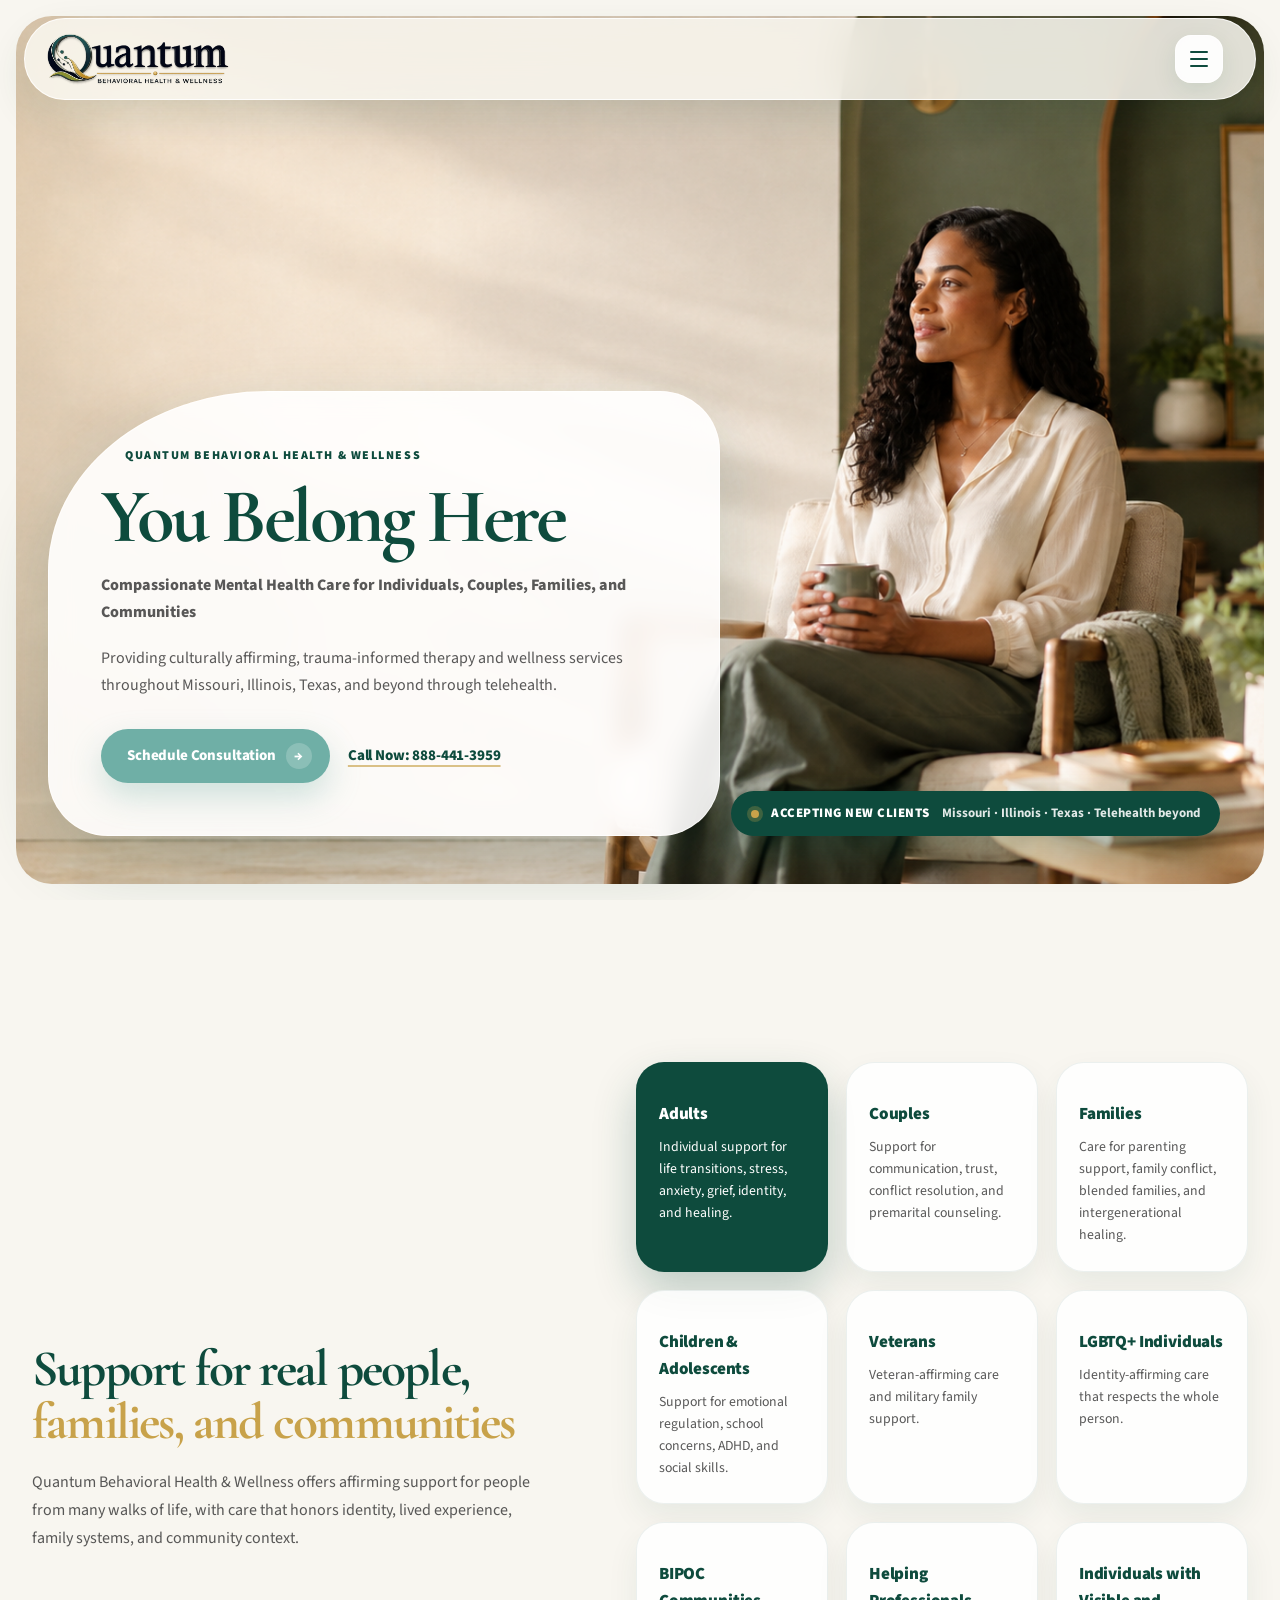
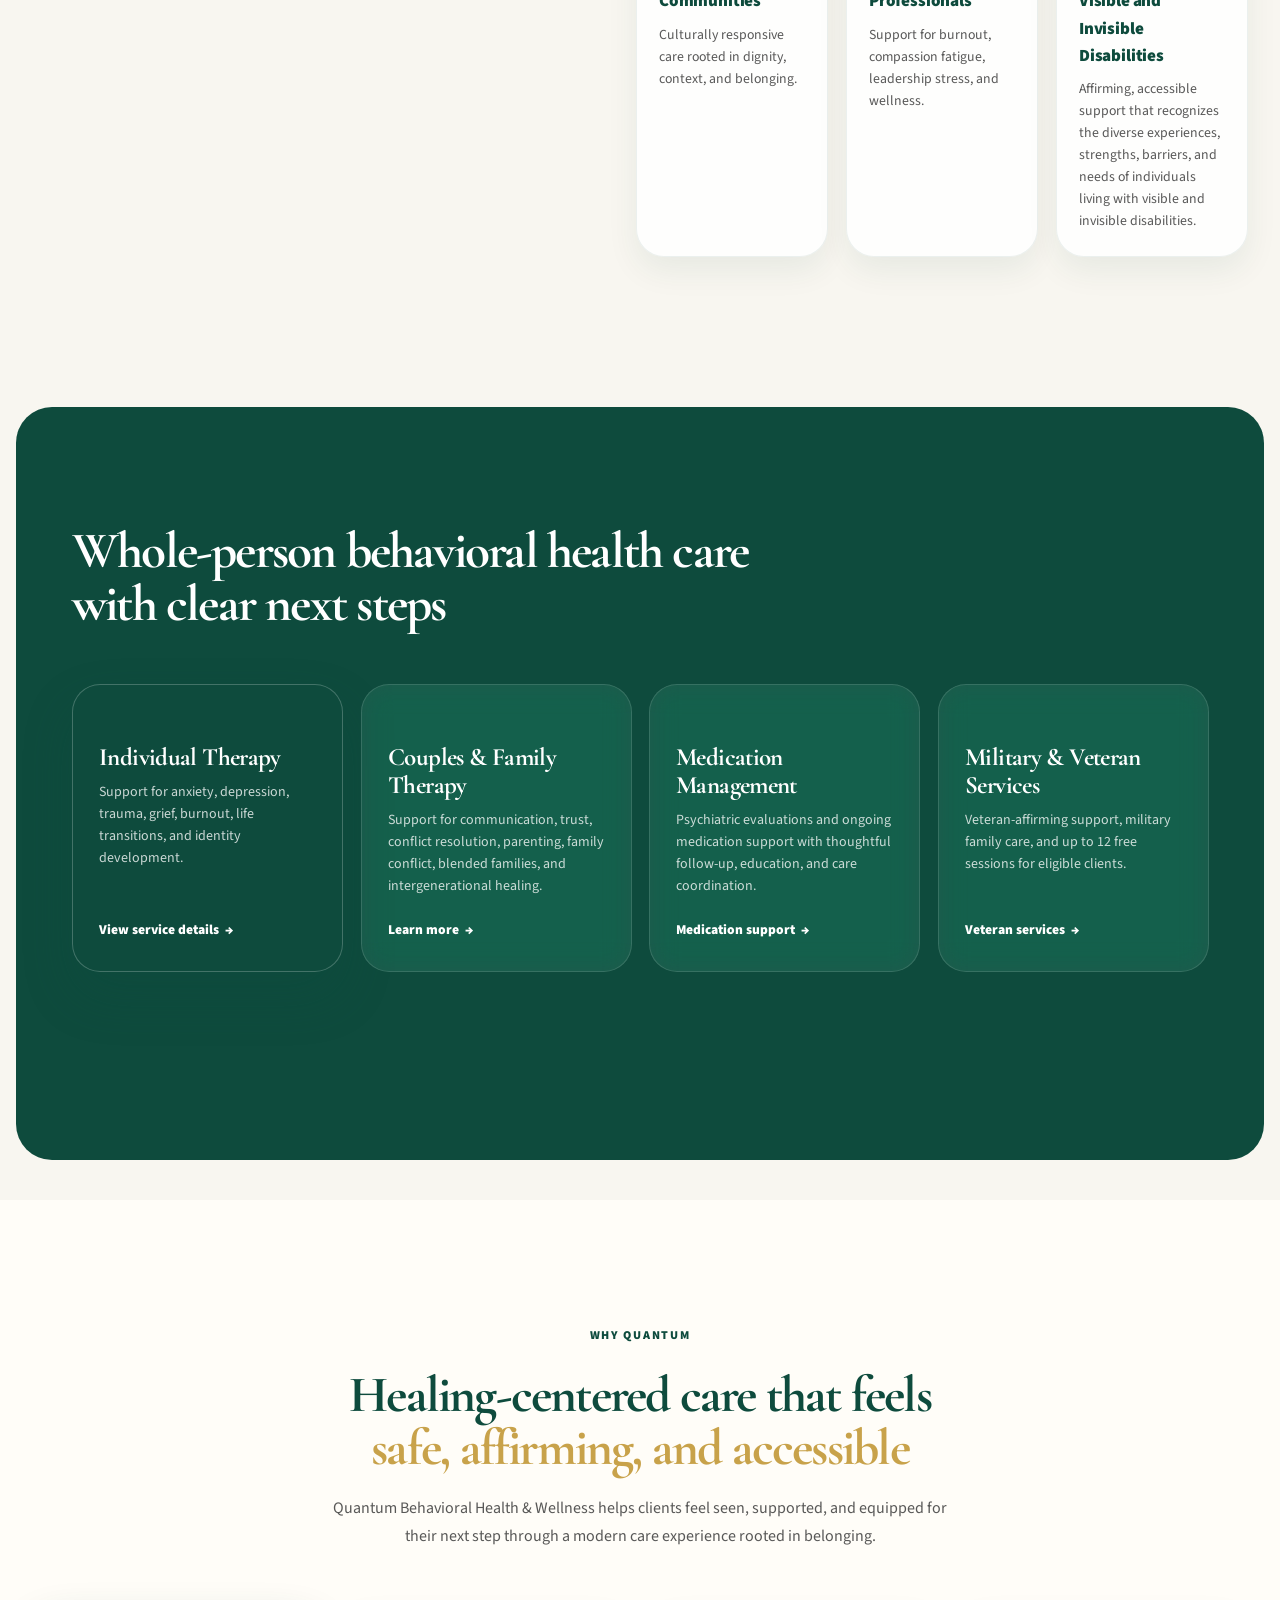
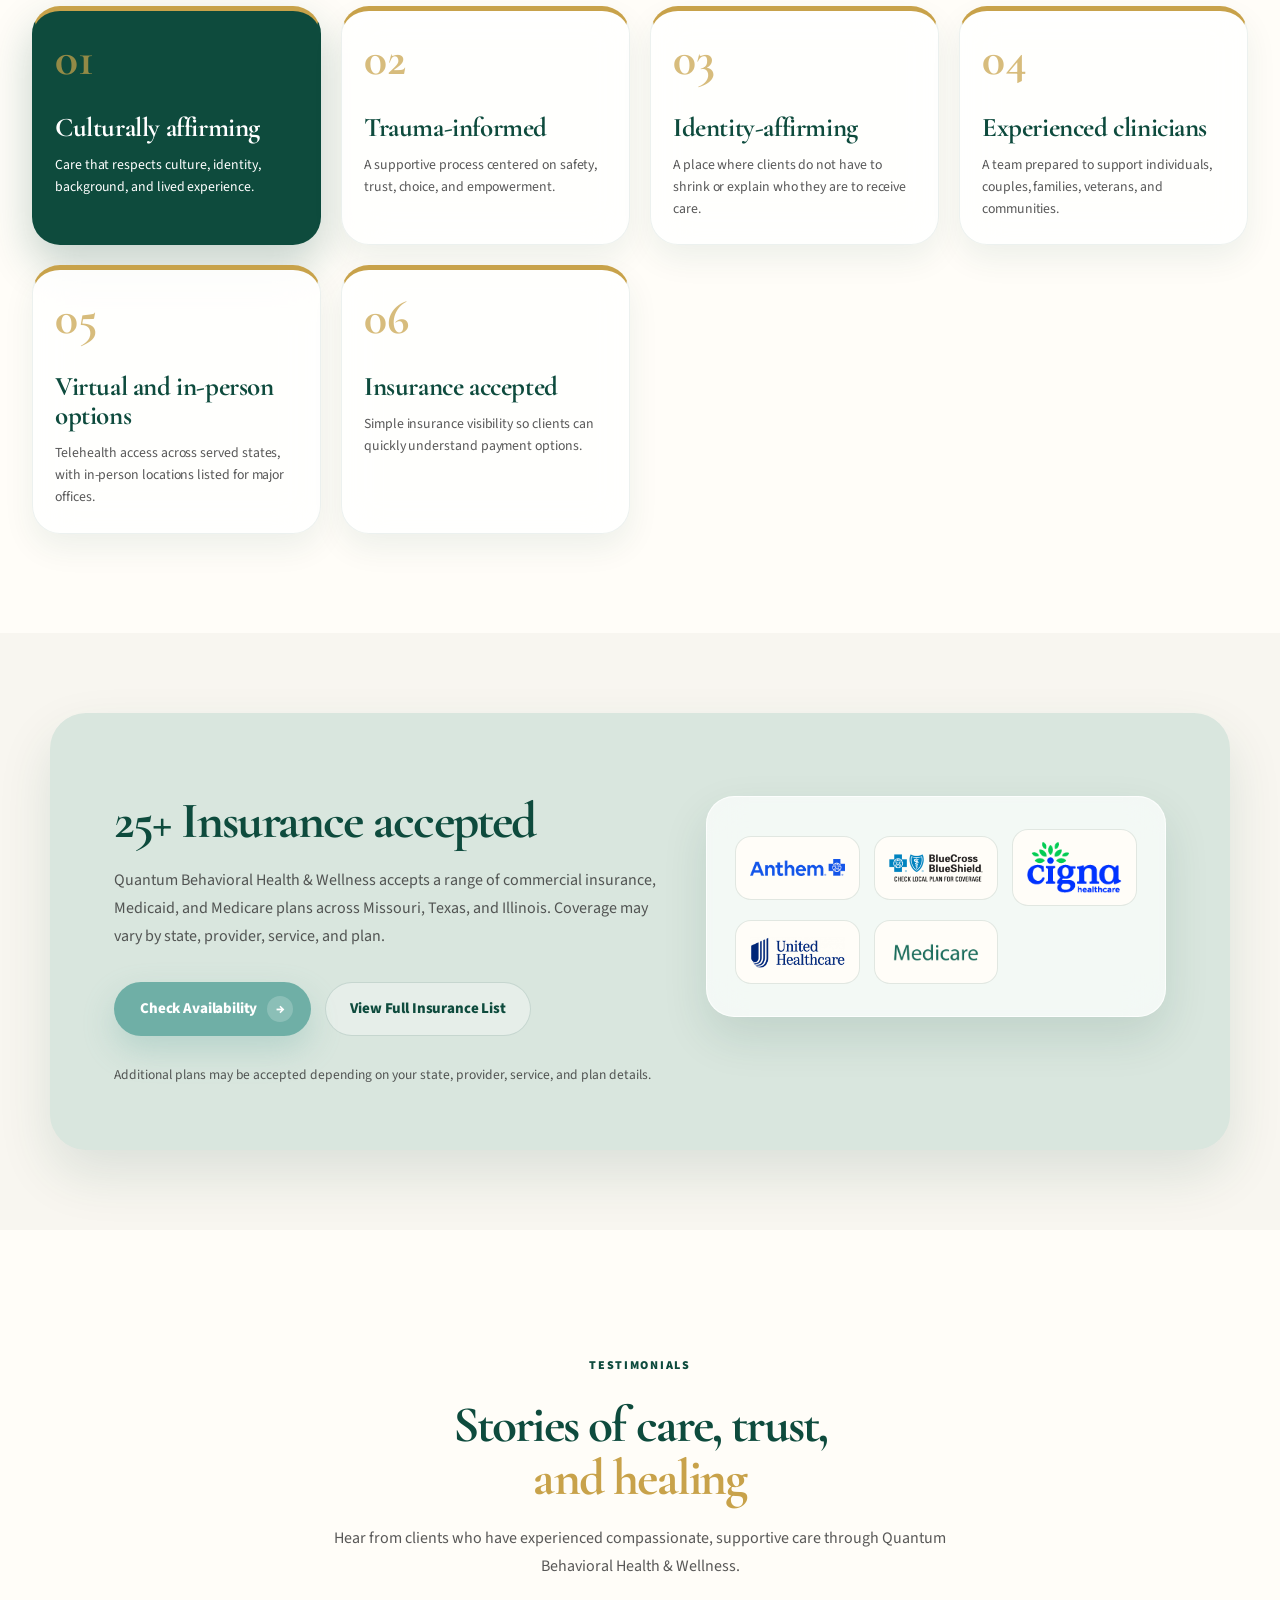
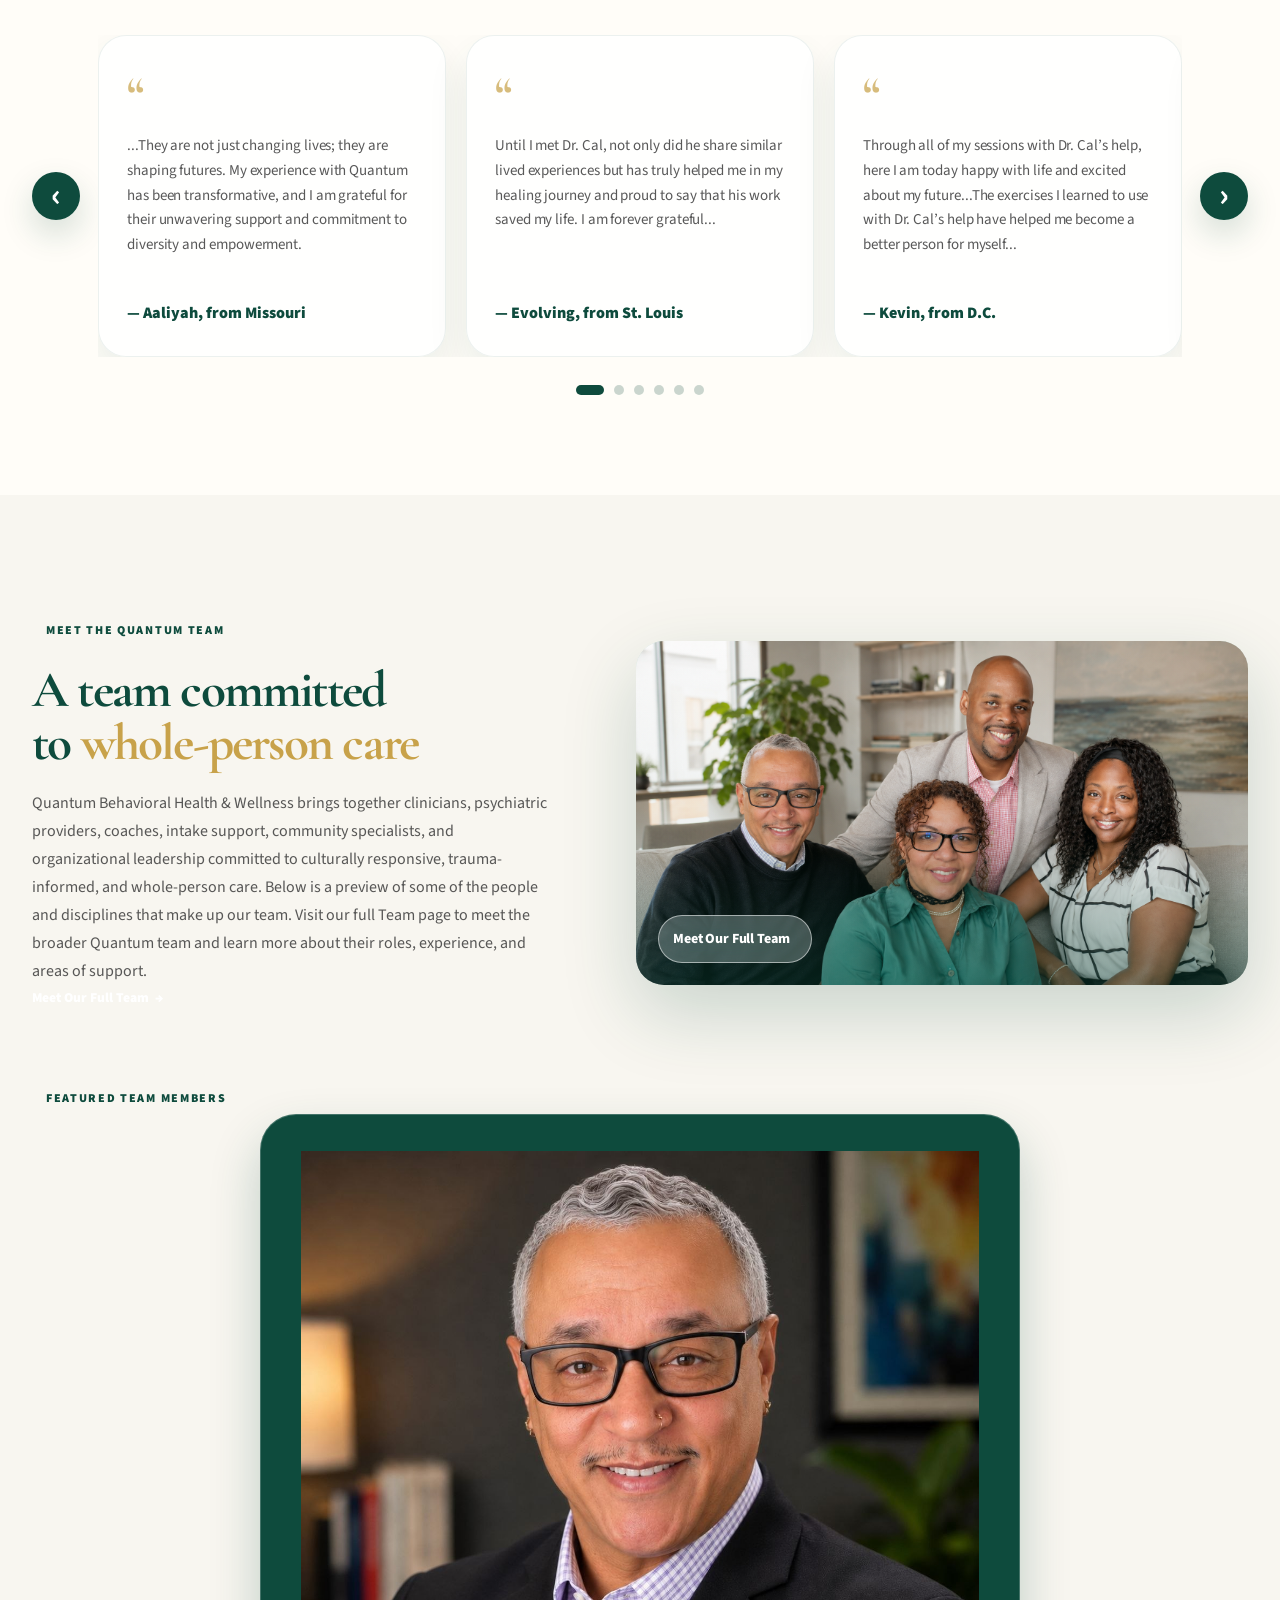
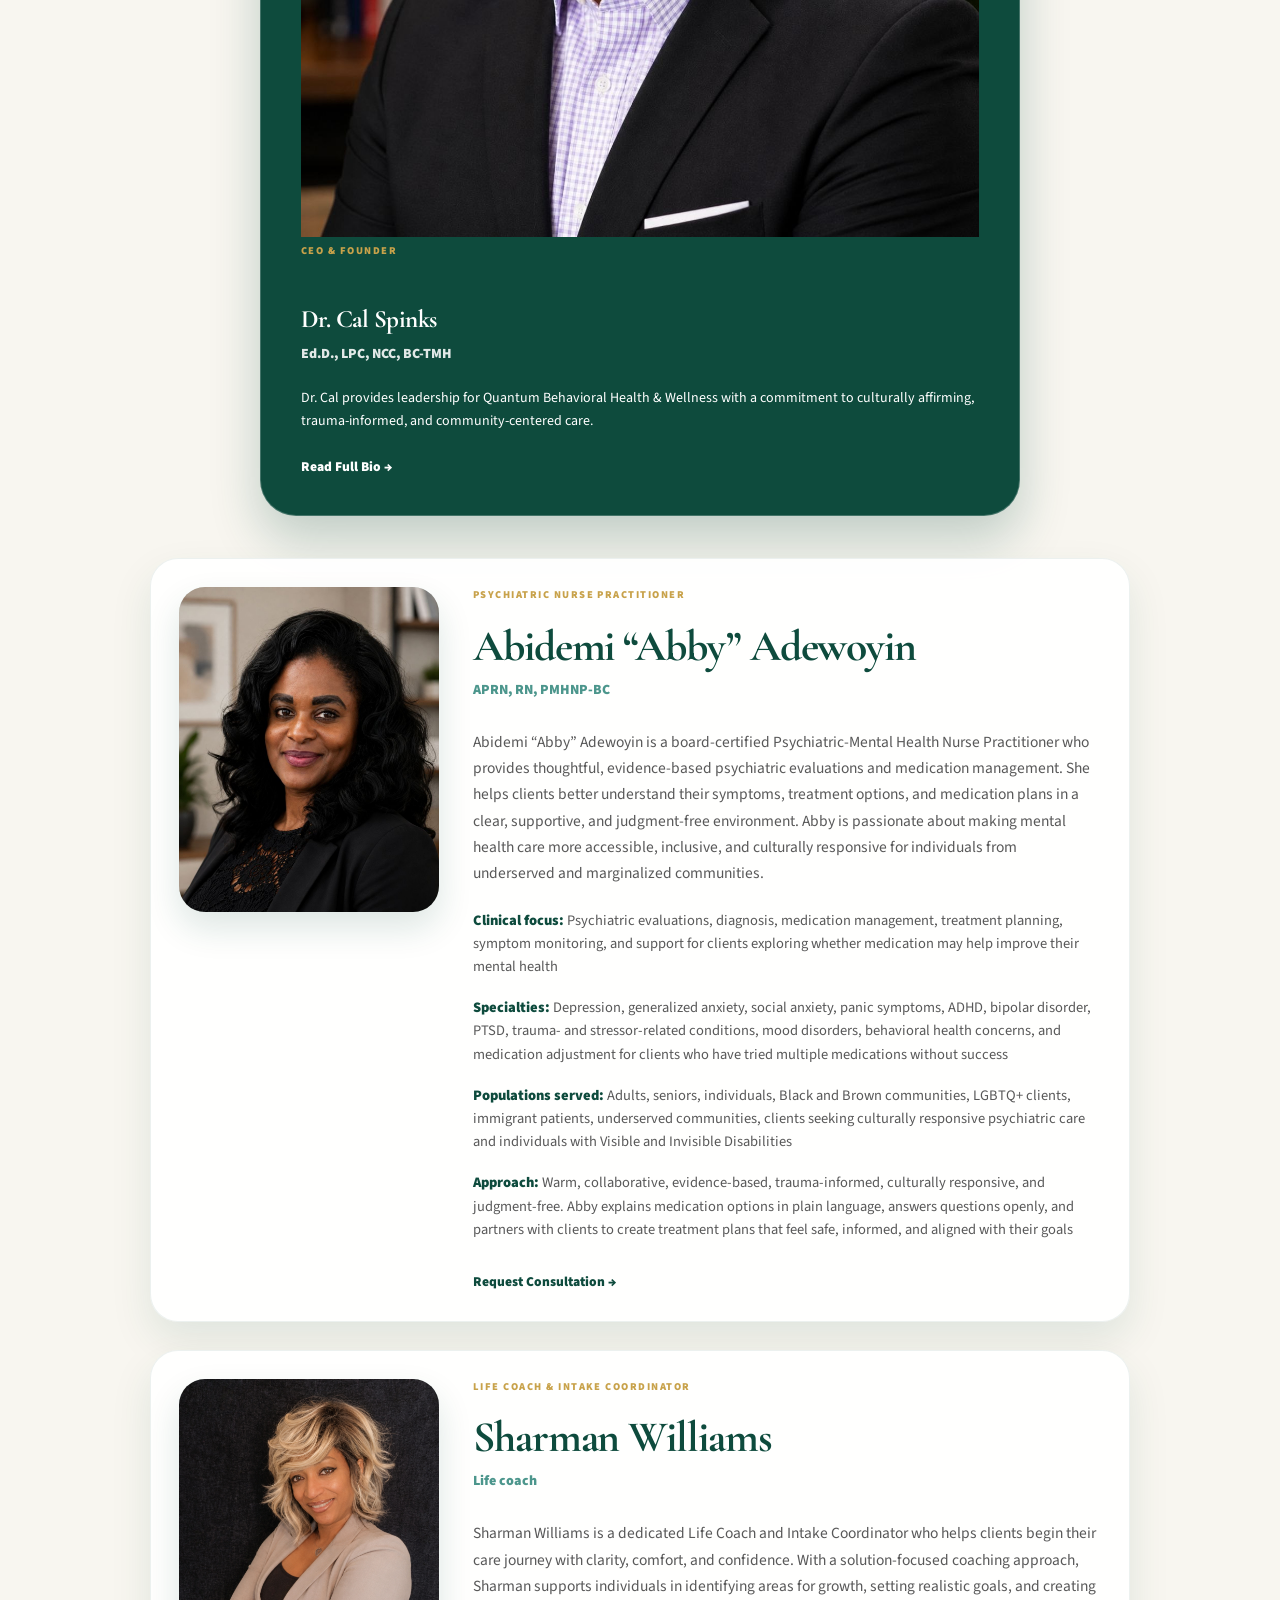
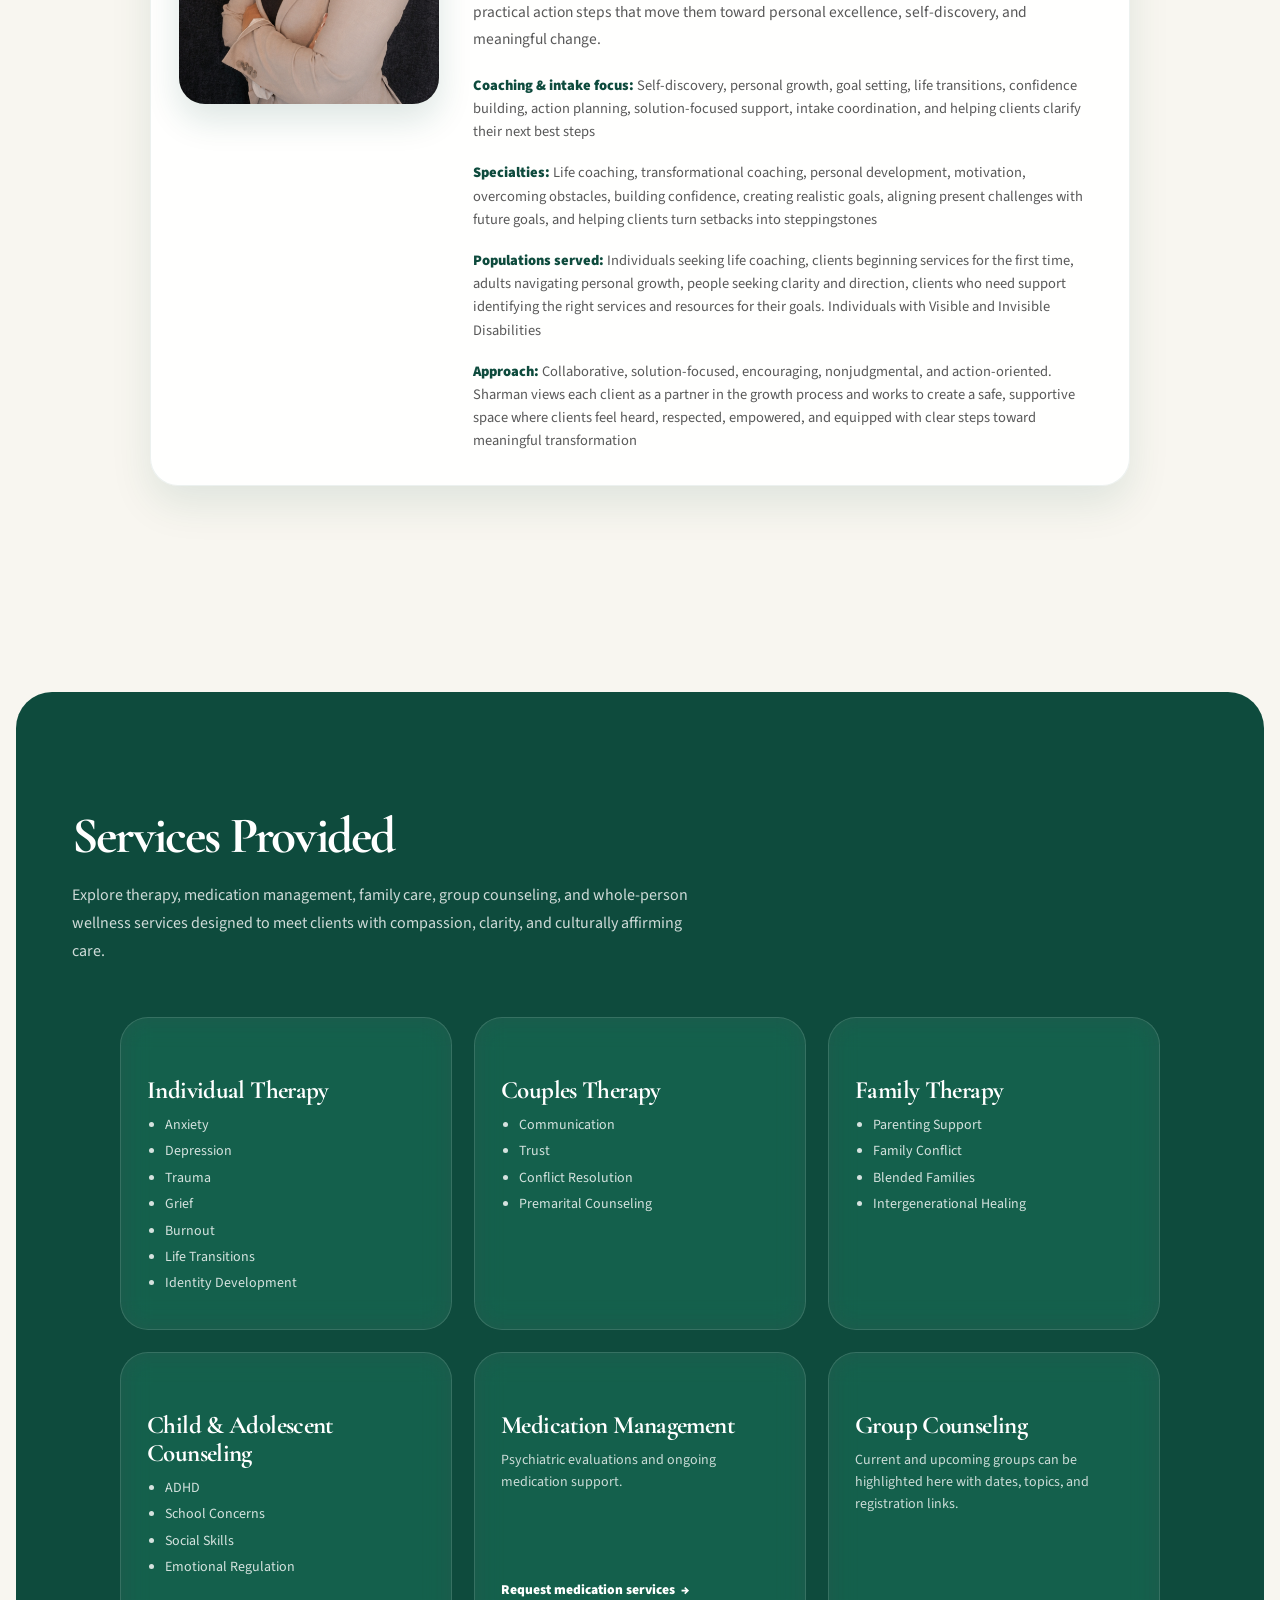
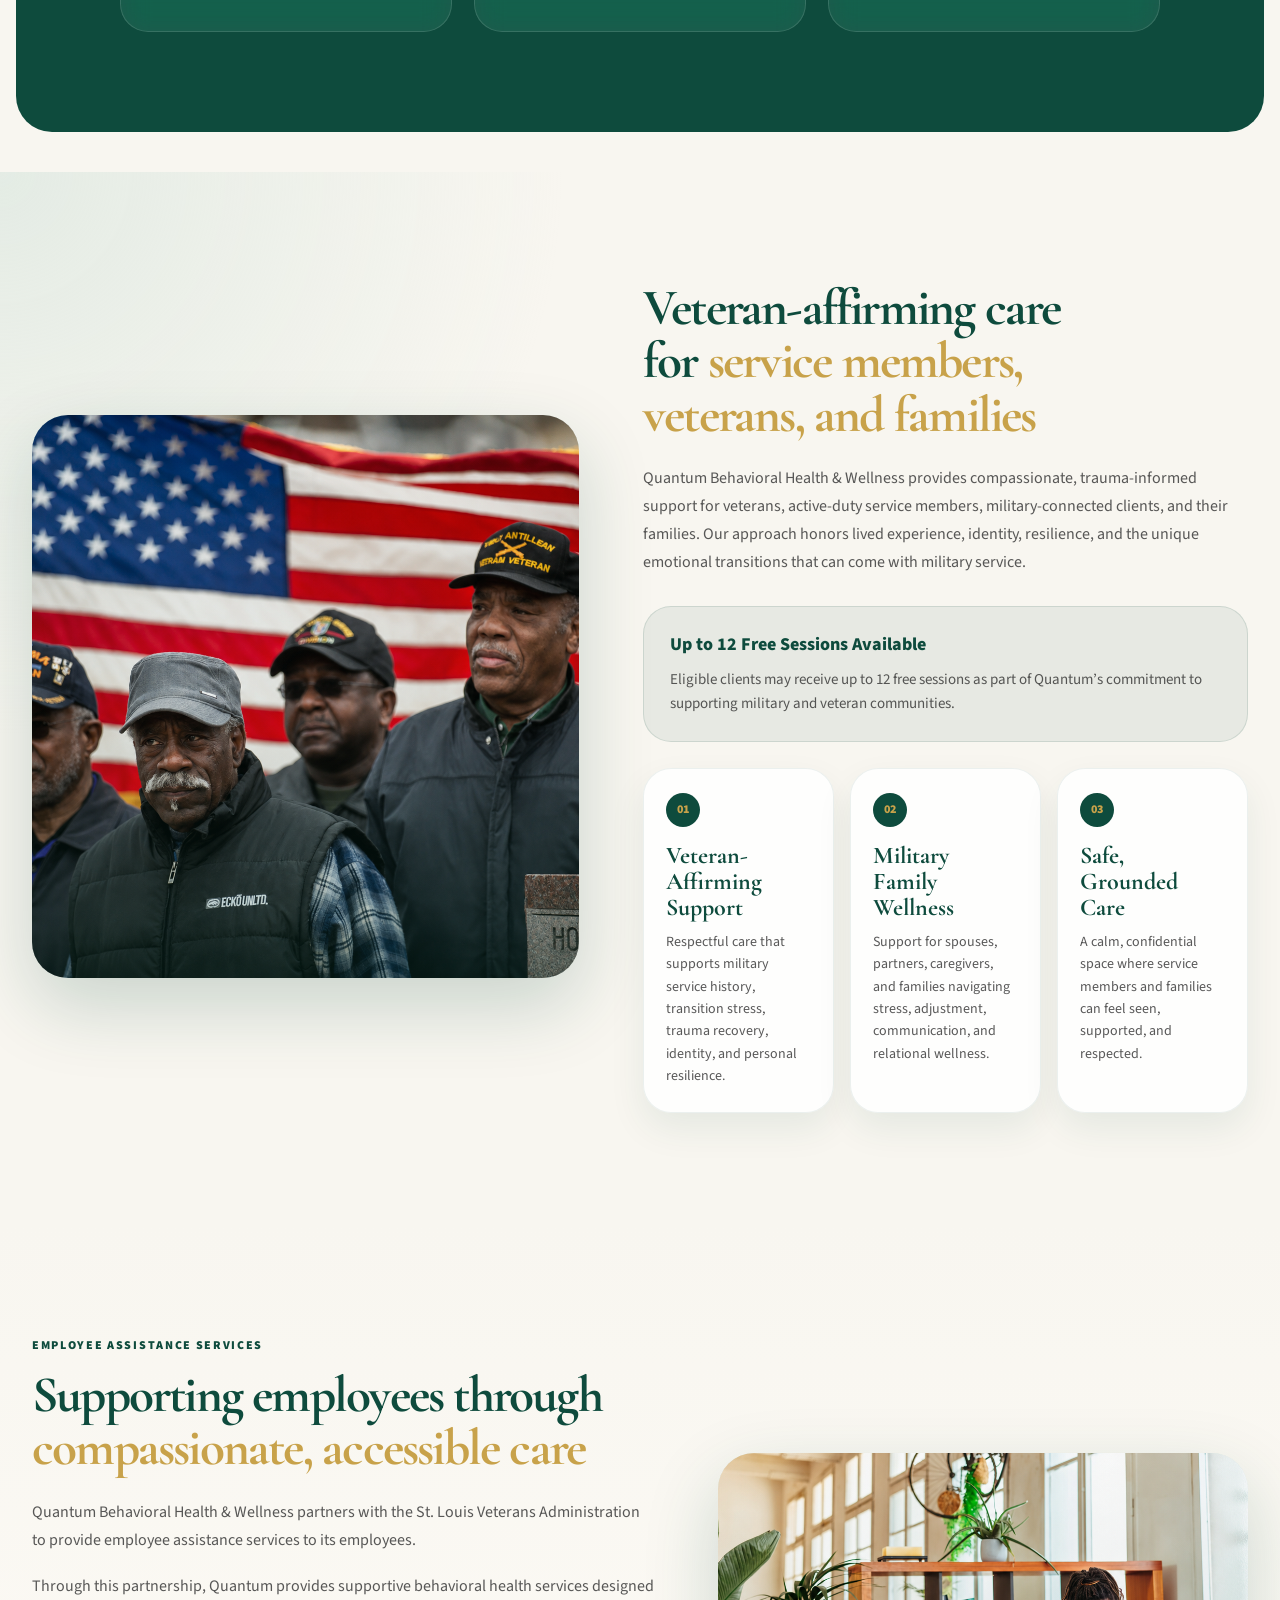
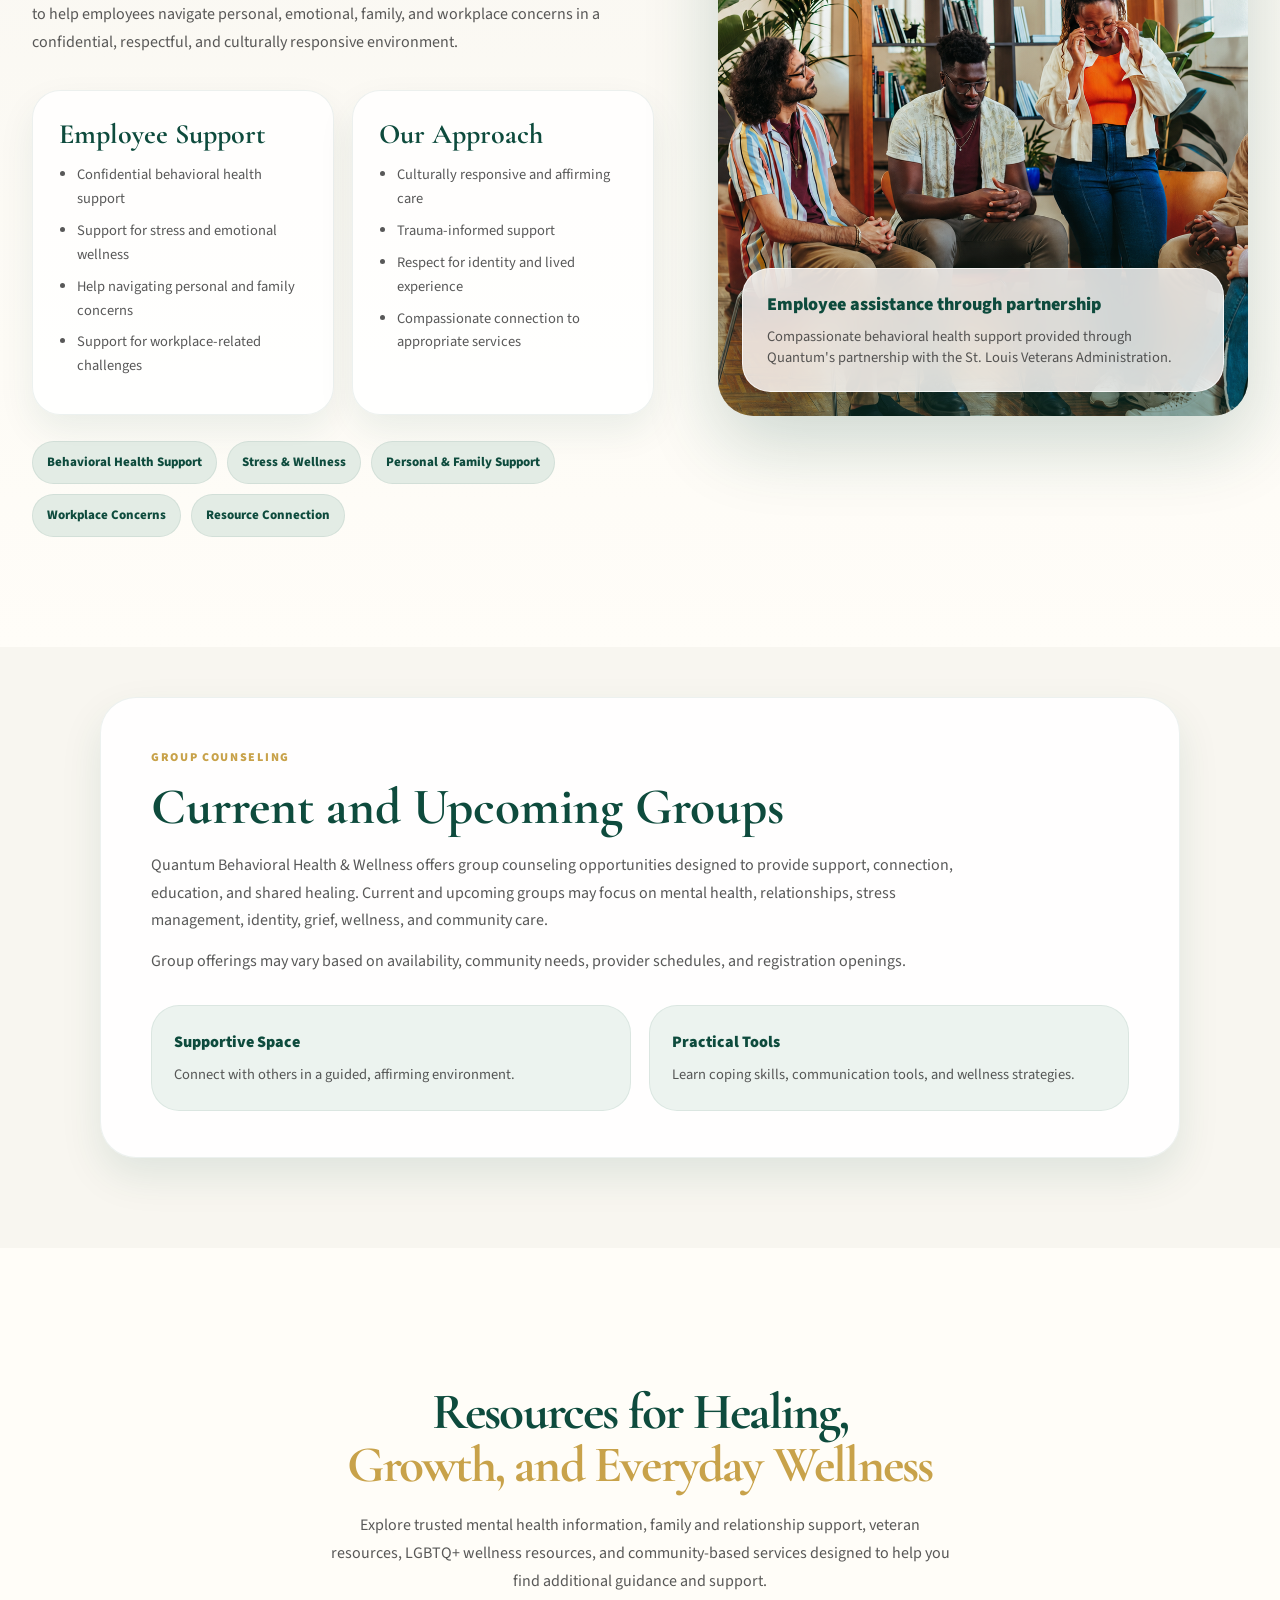
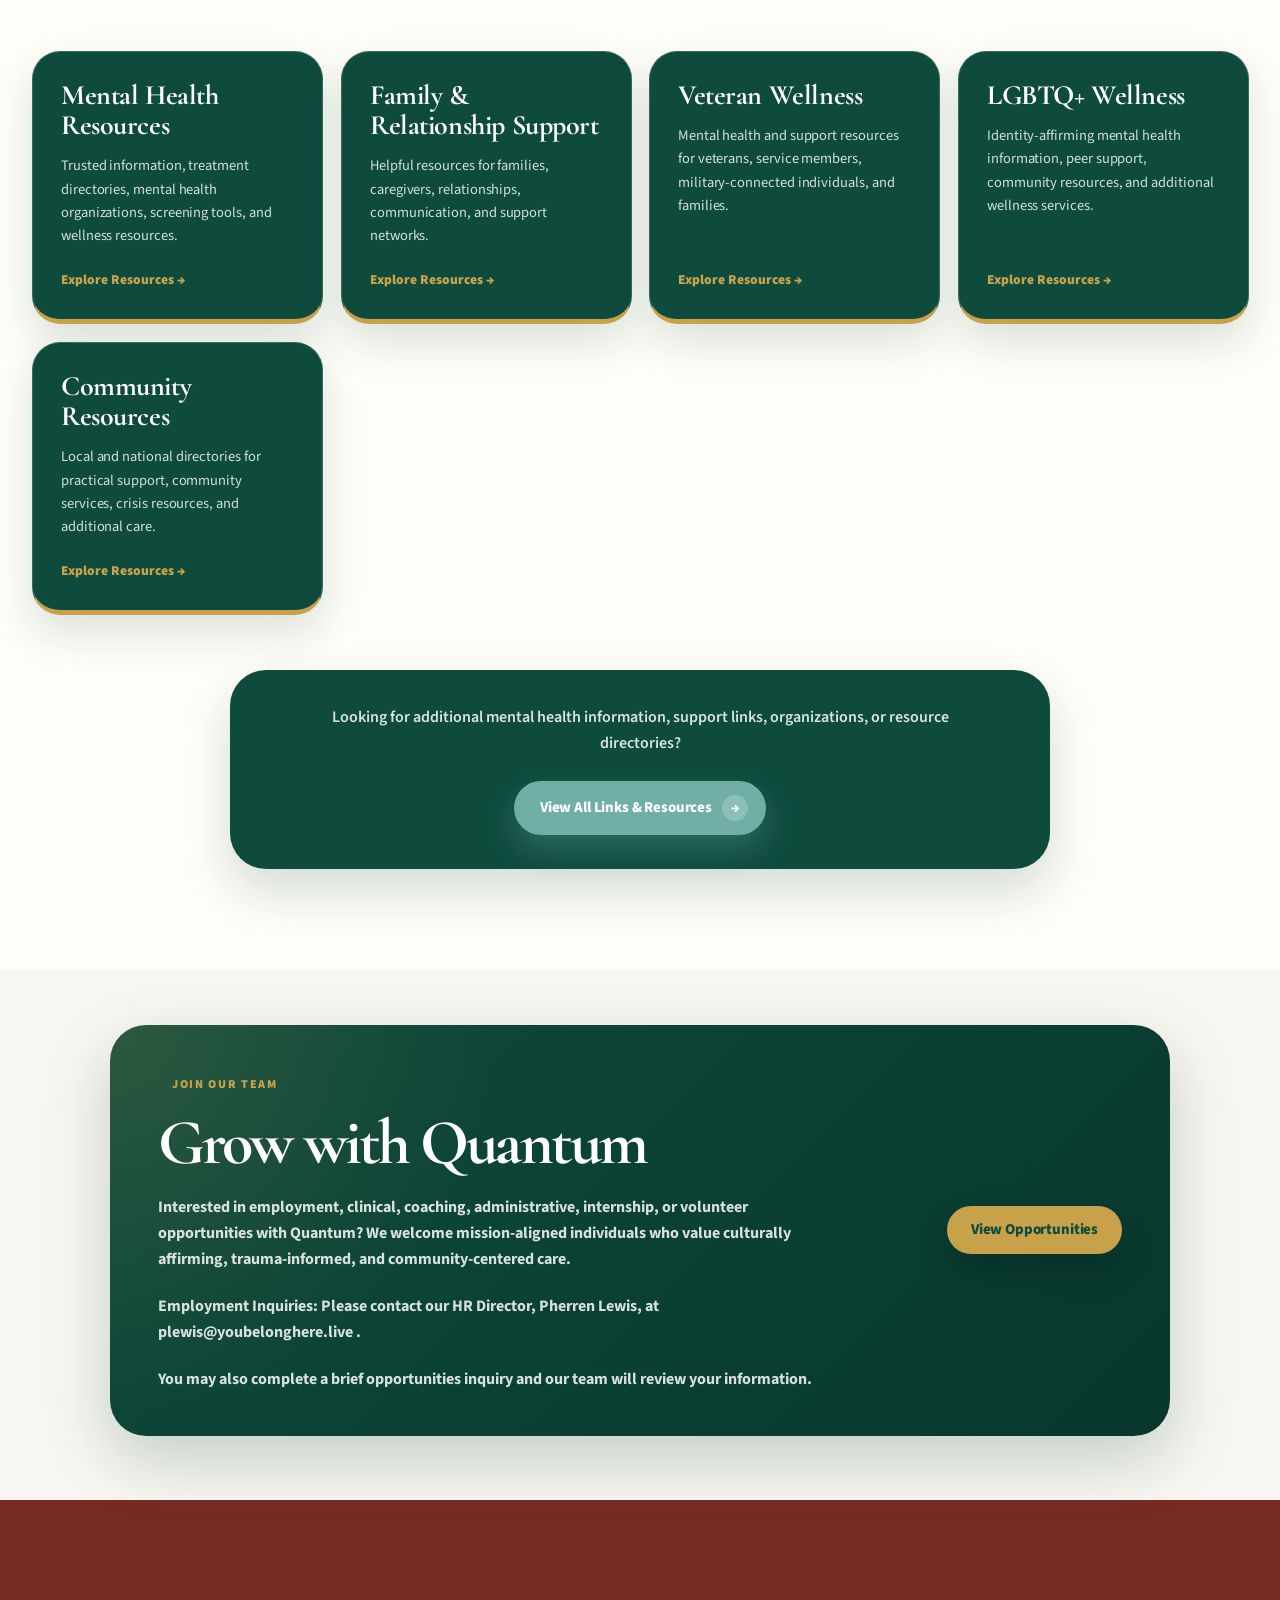
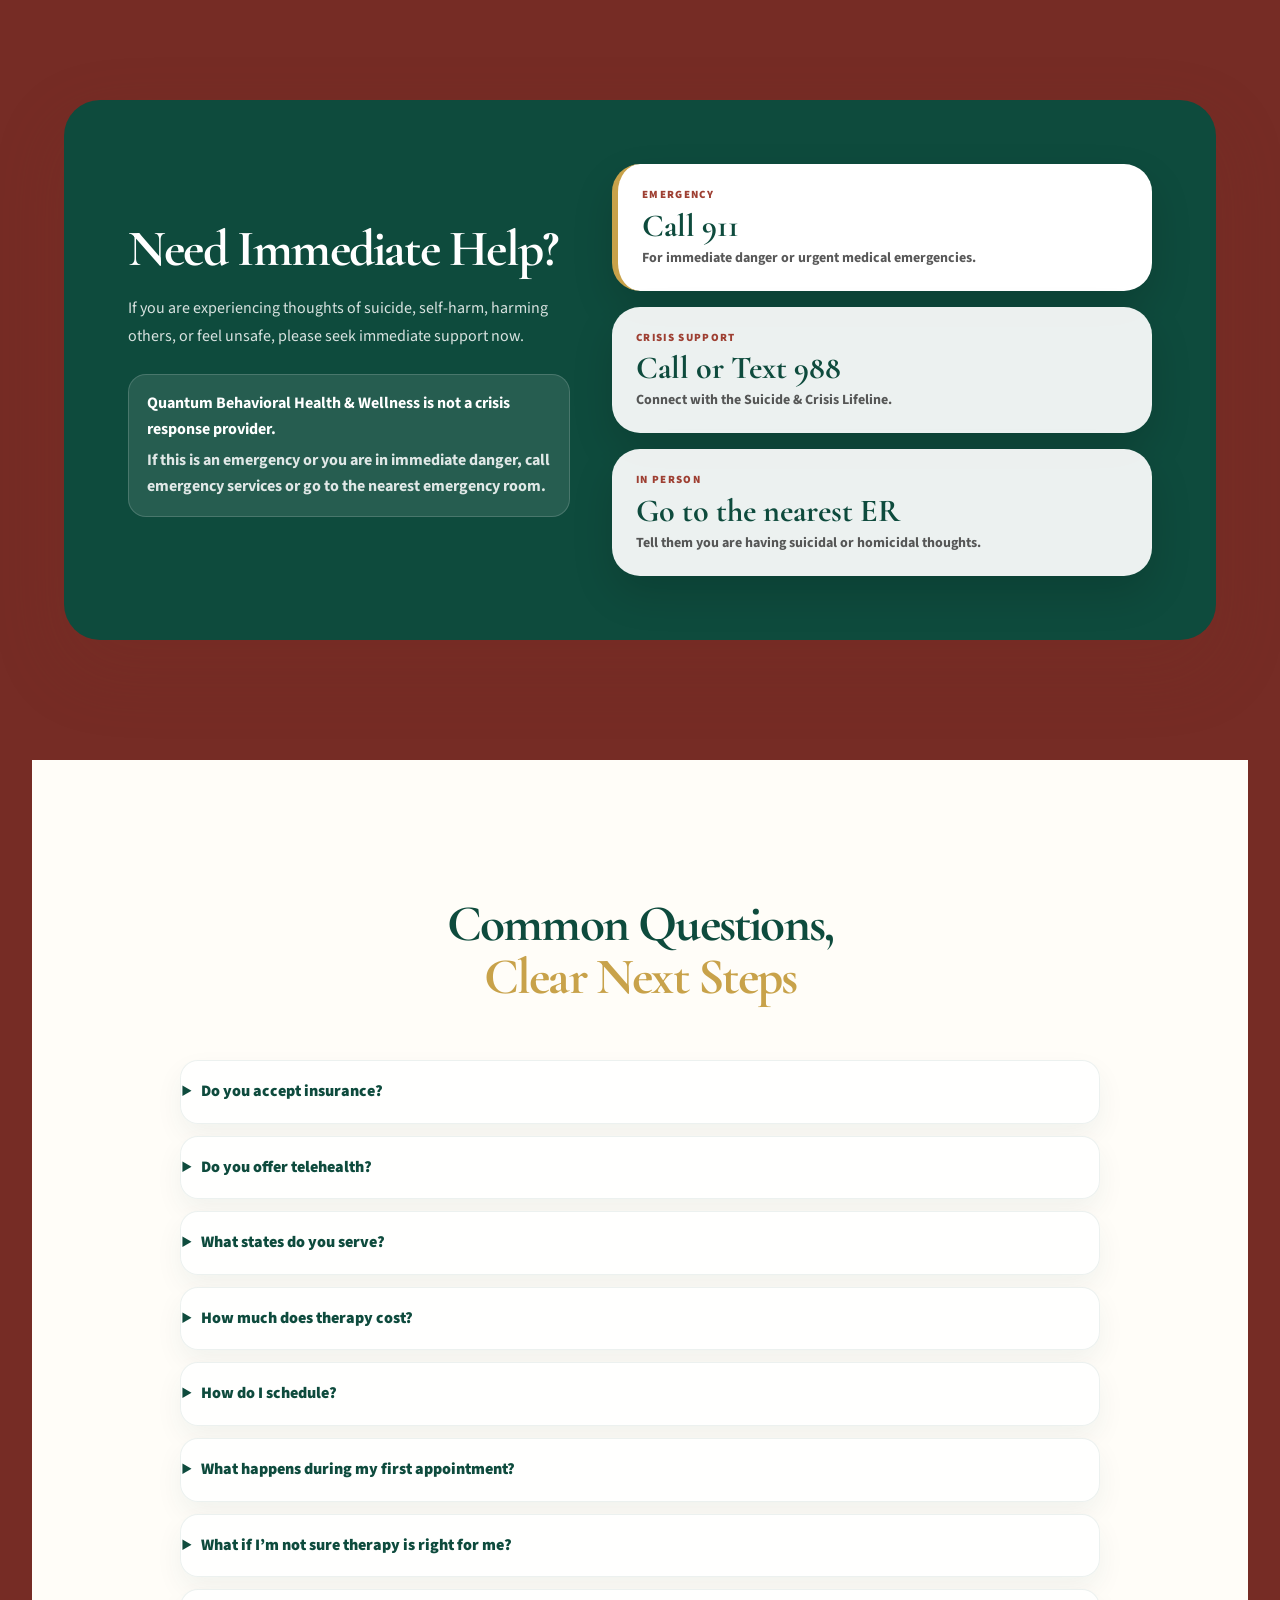
==== index.html @ 77868ef4 "Update index.html updated Abby image" ====
<!DOCTYPE html>
<html lang="en">
<head>
  <meta charset="UTF-8" />
  <meta name="viewport" content="width=device-width, initial-scale=1.0" />
  <title>Quantum Behavioral Health & Wellness | You Belong Here</title>
  <meta
    name="description"
    content="Quantum Behavioral Health & Wellness provides culturally affirming, trauma-informed therapy, medication management, military and veteran services, group counseling, and whole-person wellness care throughout Missouri, Illinois, Texas, and beyond through telehealth."
  />
  <link rel="preconnect" href="https://fonts.googleapis.com" />
  <link rel="preconnect" href="https://fonts.gstatic.com" crossorigin />
  <link
    href="https://fonts.googleapis.com/css2?family=Cormorant+Garamond:wght@500;600;700&family=Source+Sans+3:wght@400;500;600;700;800;900&display=swap"
    rel="stylesheet"
  />
  <link rel="stylesheet" href="styles.css" />
</head>

<body>
  <header class="navbar">
  <div class="nav-inner">
    <a href="#home" class="brand brand-logo-link" aria-label="Quantum Behavioral Health & Wellness home">
      <img
        src="assets/quantum-logo.png"
        alt="Quantum Behavioral Health & Wellness logo"
        class="brand-logo"
      />
    </a>

    <nav class="nav-links" aria-label="Primary navigation">
      <a href="#home" class="active">Home</a>
      <a href="#about">About Us</a>
      <a href="founder/founder.html">Meet Dr. Cal Spinks</a>
      <a href="team/quantum-team.html">Quantum Team</a>
      <a href="./services/services.html">Services</a>
      <a href="insurance/insurance.html">Insurance</a>
      <a href="./resources/resources.html">Resources</a>
      <a href="#faq">FAQ</a>
      <a href="#crisis" class="crisis-nav-link">Crisis Help</a>
      <a href="#contact">Contact</a>
    </nav>

    <a href="#contact" class="btn btn-ghost-pill nav-cta">
      Start Here
      <span class="btn-arrow" aria-hidden="true">→</span>
    </a>

    <button
      class="menu-toggle"
      aria-label="Open menu"
      aria-expanded="false"
      aria-controls="mobile-menu"
    >
      <span></span>
      <span></span>
      <span></span>
    </button>
  </div>
    

  <div class="mobile-menu" id="mobile-menu">
    <nav class="mobile-menu-links" aria-label="Mobile navigation">
      <a href="#home">Home</a>
      <a href="#about">About Us</a>
      <a href="founder/founder.html">Meet Dr. Cal Spinks</a>
      <a href="team/quantum-team.html">Quantum Team</a>
      <a href="./services/services.html">Services</a>
      <a href="insurance/insurance.html">Insurance</a>
      <a href="./resources/resources.html">Resources</a>
      <a href="#faq">FAQ</a>
      <a href="#crisis">Crisis Help</a>
      <a href="#contact">Contact</a>
      <a href="#contact" class="mobile-menu-cta">Start Here</a>
    </nav>
  </div>
</header>

  <main>
    <!-- HOME / HERO -->
    <section class="hero" id="home">
      <div class="hero-media">
        <div
          class="hero-image"
          role="img"
          aria-label="A peaceful wellness setting representing culturally affirming behavioral health care"
        ></div>
        <div class="hero-tint" aria-hidden="true"></div>

        <div class="mobile-hero-text">
          <p>
            You Belong Here. Healing Happens Here.<br />
            Culturally affirming, trauma-informed, whole-person care.
          </p>
        </div>
      </div>

      <div class="organic-shape hero-load hero-load-delay-1">
        <p class="hero-eyebrow">Quantum Behavioral Health & Wellness</p>
        <h1 class="hero-title">You Belong Here</h1>
        <p class="hero-sub hero-sub-strong">
          Compassionate Mental Health Care for Individuals, Couples, Families, and Communities
        </p>
        <p class="hero-sub">
          Providing culturally affirming, trauma-informed therapy and wellness services
          throughout Missouri, Illinois, Texas, and beyond through telehealth.
        </p>

        <div class="hero-ctas">
          <a href="#contact" class="btn btn-primary">
            Schedule Consultation
            <span class="btn-arrow" aria-hidden="true">→</span>
          </a>
          <!-- <a href="#client-form" class="btn btn-text">
            Complete Client Interest Form
          </a> -->
          <a href="tel:8884413959" class="btn btn-text">
            Call Now: 888-441-3959
          </a>
        </div>
      </div>

      <div class="accepting-banner hero-load hero-load-delay-2" role="note">
        <span class="live-dot" aria-hidden="true"></span>
        <strong>ACCEPTING NEW CLIENTS</strong>
        <span class="banner-states">Missouri · Illinois · Texas · Telehealth beyond</span>
      </div>
    </section>

    <!-- WHO WE HELP -->
    <section class="about who-we-help" id="who-we-help">
      <div class="about-inner">
        <div class="about-content reveal-fade-up">
          <h2 class="section-title">
            Support for real people,<br /><span class="title-accent">families, and communities</span>
          </h2>
          <p class="lead">
            Quantum Behavioral Health & Wellness offers affirming support for people from
            many walks of life, with care that honors identity, lived experience, family
            systems, and community context.
          </p>
        </div>

        <div class="feature-row who-grid reveal-fade-up reveal-delay-1">
          <article class="feature feature-blue"><h3>Adults</h3><p>Individual support for life transitions, stress, anxiety, grief, identity, and healing.</p></article>
          <article class="feature feature-white"><h3>Couples</h3><p>Support for communication, trust, conflict resolution, and premarital counseling.</p></article>
          <article class="feature feature-white"><h3>Families</h3><p>Care for parenting support, family conflict, blended families, and intergenerational healing.</p></article>
          <article class="feature feature-white"><h3>Children & Adolescents</h3><p>Support for emotional regulation, school concerns, ADHD, and social skills.</p></article>
          <article class="feature feature-white"><h3>Veterans</h3><p>Veteran-affirming care and military family support.</p></article>
          <article class="feature feature-white"><h3>LGBTQ+ Individuals</h3><p>Identity-affirming care that respects the whole person.</p></article>
          <article class="feature feature-white"><h3>BIPOC Communities</h3><p>Culturally responsive care rooted in dignity, context, and belonging.</p></article>
          <article class="feature feature-white"><h3>Helping Professionals</h3><p>Support for burnout, compassion fatigue, leadership stress, and wellness.</p></article>
          <article class="feature feature-white"><h3>Individuals with Visible and Invisible Disabilities</h3><p>Affirming, accessible support that recognizes the diverse experiences, strengths, barriers, and needs of individuals living with visible and invisible disabilities.</p></article>
        </div>
      </div>
    </section>

    <!-- SERVICES SNAPSHOT -->
    <section class="services" id="services">
      <div class="services-inner">
        <div class="services-head reveal-fade-up">
          <h2 class="section-title section-title-light">
            Whole-person behavioral health care<br />with clear next steps
          </h2>
        </div>

        <div class="service-grid">
          <article class="service-card service-feature reveal-fade-up reveal-delay-1">
            <h3>Individual Therapy</h3>
            <p>
              Support for anxiety, depression, trauma, grief, burnout, life transitions,
              and identity development.
            </p>
            <a href="./services/services.html#individual-therapy" class="service-link">
  View service details <span aria-hidden="true">→</span>
</a>
          </article>

          <article class="service-card reveal-fade-up reveal-delay-2">
            <div class="service-icon" aria-hidden="true">+</div>
            <h3>Couples & Family Therapy</h3>
            <p>
              Support for communication, trust, conflict resolution, parenting, family conflict,
              blended families, and intergenerational healing.
            </p>
            <a href="./services/services.html#couples-therapy" class="service-link">
  Learn more <span aria-hidden="true">→</span>
</a>
          </article>

          <article class="service-card reveal-fade-up reveal-delay-3">
            <div class="service-icon" aria-hidden="true">+</div>
            <h3>Medication Management</h3>
            <p>
              Psychiatric evaluations and ongoing medication support with thoughtful follow-up,
              education, and care coordination.
            </p>
            <a href="./services/services.html#medication-management" class="service-link">
  Medication support <span aria-hidden="true">→</span>
</a>
          </article>

          <article class="service-card reveal-fade-up reveal-delay-4">
            <div class="service-icon" aria-hidden="true">+</div>
            <h3>Military & Veteran Services</h3>
            <p>
              Veteran-affirming support, military family care, and up to 12 free sessions
              for eligible clients.
            </p>
            <a href="./services/services.html#military-veteran" class="service-link">
  Veteran services <span aria-hidden="true">→</span>
</a>
          </article>
        </div>

        <div class="section-action reveal-fade-up">
  <a href="./services/services.html" class="btn btn-primary">
    View All Services
    <span class="btn-arrow" aria-hidden="true">→</span>
  </a>
</div>
      </div>
    </section>

    <!-- WHY QUANTUM -->
    <section class="testimonials trust-section" id="about">
      <div class="testimonials-inner">
        <div class="testimonials-head reveal-fade-up">
          <p class="eyebrow">Why Quantum</p>
          <h2 class="section-title">
            Healing-centered care that feels<br /><span class="title-accent">safe, affirming, and accessible</span>
          </h2>
          <p class="lead">
            Quantum Behavioral Health & Wellness helps clients feel seen, supported, and
            equipped for their next step through a modern care experience rooted in belonging.
          </p>
        </div>

        <div class="testimonial-grid expectation-grid why-grid">
          <article class="testimonial reveal-fade-up reveal-delay-1">
            <div class="quote-mark" aria-hidden="true">01</div>
            <h3>Culturally affirming</h3>
            <p class="quote">Care that respects culture, identity, background, and lived experience.</p>
          </article>

          <article class="testimonial reveal-fade-up reveal-delay-2">
            <div class="quote-mark" aria-hidden="true">02</div>
            <h3>Trauma-informed</h3>
            <p class="quote">A supportive process centered on safety, trust, choice, and empowerment.</p>
          </article>

          <article class="testimonial reveal-fade-up reveal-delay-3">
            <div class="quote-mark" aria-hidden="true">03</div>
            <h3>Identity-affirming</h3>
            <p class="quote">A place where clients do not have to shrink or explain who they are to receive care.</p>
          </article>

          <article class="testimonial reveal-fade-up reveal-delay-4">
            <div class="quote-mark" aria-hidden="true">04</div>
            <h3>Experienced clinicians</h3>
            <p class="quote">A team prepared to support individuals, couples, families, veterans, and communities.</p>
          </article>

          <article class="testimonial reveal-fade-up reveal-delay-5">
            <div class="quote-mark" aria-hidden="true">05</div>
            <h3>Virtual and in-person options</h3>
            <p class="quote">Telehealth access across served states, with in-person locations listed for major offices.</p>
          </article>

          <article class="testimonial reveal-fade-up reveal-delay-6">
            <div class="quote-mark" aria-hidden="true">06</div>
            <h3>Insurance accepted</h3>
            <p class="quote">Simple insurance visibility so clients can quickly understand payment options.</p>
          </article>
        </div>
      </div>
    </section>

    <!-- INSURANCE -->
    <section class="consult areas-served" id="insurance">
  <div class="consult-card insurance-card">
    <div class="consult-copy reveal-fade-up">
      <!-- <p class="eyebrow">Insurance</p> -->

      <h2 class="section-title">25+ Insurance accepted</h2>

      <p class="lead">
        Quantum Behavioral Health & Wellness accepts a range of commercial insurance,
        Medicaid, and Medicare plans across Missouri, Texas, and Illinois. Coverage may
        vary by state, provider, service, and plan.
      </p>

      <div class="consult-ctas">
  <a
    href="#contact"
    class="btn btn-primary"
  >
    Check Availability <span class="btn-arrow" aria-hidden="true">→</span>
  </a>

  <a href="./insurance/insurance.html" class="btn btn-ghost">
    View Full Insurance List
  </a>
</div>

    </div>

   <div
  class="consult-aside reveal-fade-up reveal-delay-2 insurance-logo-grid"
  aria-label="Accepted insurance highlights"
>
  <span>
    <img
      src="./insurance/anthem.png"
      alt="Anthem insurance logo"
    >
  </span>

  <span>
    <img
      src="./insurance/blue-cross-blue-shield.png"
      alt="Blue Cross Blue Shield insurance logo"
    >
  </span>

  <span>
    <img
      src="./insurance/cigna.png"
      alt="Cigna insurance logo"
    >
  </span>

  <span>
    <img
      src="./insurance/united-healthcare.png"
      alt="United Healthcare insurance logo"
    >
  </span>

  <span>
    <img
      src="./insurance/medicare.png"
      alt="Medicare insurance logo"
    >
  </span>
</div>

    <p class="insurance-note">
      Additional plans may be accepted depending on your state, provider, service, and plan details.
    </p>
  </div>
</section>

    <!-- TESTIMONIALS -->
    <section class="testimonials" id="testimonials">
  <div class="testimonials-inner">
    <div class="testimonials-head reveal-fade-up">
      <p class="eyebrow">Testimonials</p>

      <h2 class="section-title">
        Stories of care, trust,<br />
        <span class="title-accent">and healing</span>
      </h2>

      <p class="lead">
        Hear from clients who have experienced compassionate, supportive care through
        Quantum Behavioral Health & Wellness.
      </p>
    </div>

    <div class="testimonial-carousel reveal-fade-up">
      <button class="testimonial-arrow testimonial-prev" type="button" aria-label="Previous testimonial">
        ‹
      </button>

      <div class="testimonial-window">
        <div class="testimonial-track">
          <article class="testimonial">
            <div class="quote-mark" aria-hidden="true">“</div>
            <p class="quote">
              ...They are not just changing lives; they are shaping futures. My experience with Quantum has been transformative, and I am grateful for their unwavering support and commitment to diversity and empowerment.
            </p>
            <p class="quote-author">— Aaliyah, from Missouri</p>
          </article>

          <article class="testimonial">
            <div class="quote-mark" aria-hidden="true">“</div>
            <p class="quote">
              Until I met Dr. Cal, not only did he share similar lived experiences but has truly helped me in my healing journey and proud to say that his work saved my life. I am forever grateful...
            </p>
            <p class="quote-author">— Evolving, from St. Louis</p>
          </article>

          <article class="testimonial">
            <div class="quote-mark" aria-hidden="true">“</div>
            <p class="quote">
              Through all of my sessions with Dr. Cal’s help, here I am today happy with life and excited about my future...The exercises I learned to use with Dr. Cal’s help have helped me become a better person for myself...
            </p>
            <p class="quote-author">— Kevin, from D.C.</p>
          </article>

          <article class="testimonial">
            <div class="quote-mark" aria-hidden="true">“</div>
            <p class="quote">
              As an African American single mother, I faced challenges that seemed insurmountable...The strategies and support I got helped me manage stress, build resilience, and become a more confident parent.
            </p>
            <p class="quote-author">— Tasha, from Illinois</p>
          </article>

          <article class="testimonial">
            <div class="quote-mark" aria-hidden="true">“</div>
            <p class="quote">
              ...I struggled with accepting my identity as a Hispanic gay man...I've learned to embrace who I am, find strength in my identity, and live a life true to myself. Quantum didn't just offer therapy; they offered a path to self-discovery and acceptance.
            </p>
            <p class="quote-author">— Carlos, from Texas</p>
          </article>

          <article class="testimonial">
            <div class="quote-mark" aria-hidden="true">“</div>
            <p class="quote">
               As a Latina and a proud member of the LGBTQ+ community...Quantum didn’t just offer services; they offered a safe space where I felt seen and valued...
            </p>
            <p class="quote-author">— Martha, from Texas</p>
          </article>

          <article class="testimonial">
            <div class="quote-mark" aria-hidden="true">“</div>
            <p class="quote">
              Best guide to my spiritual awakening, very grateful for all he does. Highly recommend.
            </p>
            <p class="quote-author">— Dennis W.</p>
          </article>

          <article class="testimonial">
            <div class="quote-mark" aria-hidden="true">“</div>
            <p class="quote">
              They listened very well and addressed every issue I brought up. Definitely recommend.
            </p>
            <p class="quote-author">— Matthew M.</p>
          </article>
        </div>
      </div>

      <button class="testimonial-arrow testimonial-next" type="button" aria-label="Next testimonial">
        ›
      </button>
    </div>

    <div class="testimonial-dots" aria-label="Testimonial carousel navigation"></div>
  </div>
</section>

   <!-- Team Section -->
<section class="about team-section" id="team">
  <div class="team-inner">

    <!-- TOP INTRO + IMAGE ROW -->
    <div class="about-inner team-intro-row">
      <div class="about-content reveal-fade-up">
        <span class="eyebrow">Meet the Quantum Team</span>

        <h2 class="section-title">
          A team committed to
          <span class="title-accent">whole-person care</span>
        </h2>

        <p class="lead">
  Quantum Behavioral Health &amp; Wellness brings together clinicians,
  psychiatric providers, coaches, intake support, community specialists,
  and organizational leadership committed to culturally responsive,
  trauma-informed, and whole-person care.
  Below is a preview of some of the people and disciplines that make up
  our team. Visit our full Team page to meet the broader Quantum team
  and learn more about their roles, experience, and areas of support.
</p>

        <a
  href="./team/quantum-team.html"
  class="service-link"
>
  Meet Our Full Team
  <span aria-hidden="true">→</span>
</a>
      </div>

      <div class="about-media reveal-fade-up reveal-delay-1">
  <div class="media-frame provider-frame">
    <div
      class="media-image provider-image team-committed-image"
      role="img"
      aria-label="Quantum Behavioral Health and Wellness team in a calm modern office"
    ></div>


<a
  href="./team/quantum-team.html"
  class="glass-btn"
>
  Meet Our Full Team
</a>


  </div>
</div>
</div>

<!-- DR. CAL FEATURED BIO CARD -->
<div class="reveal-fade-up">
  <p class="eyebrow">Featured Team Members</p>
</div>

    <!-- DR. CAL FEATURED BIO CARD -->
<article class="service-card service-feature dr-cal-feature reveal-fade-up">
  <div class="dr-cal-image-wrap">
    <img src="assets/dr.cal2.jpg" alt="Dr. Cal Spinks" class="dr-cal-image" />
  </div>

  <div class="dr-cal-copy">
    <span class="service-tag">CEO &amp; FOUNDER</span>

    <h3>Dr. Cal Spinks</h3>

    <p class="credential-line">
      Ed.D., LPC, NCC, BC-TMH
    </p>

    <p>
      Dr. Cal provides leadership for Quantum Behavioral Health &amp; Wellness
      with a commitment to culturally affirming, trauma-informed, and
      community-centered care.
    </p>

    <a href="./founder/founder.html" class="service-link">
      Read Full Bio →
    </a>
  </div>
</article>
    <!-- FEATURED TEAM MEMBER CARDS -->
    <div class="clinical-team-grid reveal-fade-up reveal-delay-1">

      <!-- Abby -->
      <article class="service-card clinical-profile-card">
        <div class="clinician-photo-wrap">
          <img
            src="assets/abby-clinician2.jpg"
            alt="Abidemi Abby Adewoyin, Psychiatric Nurse Practitioner"
            class="clinician-photo"
          />
        </div>

        <div class="clinician-card-content">
          <span class="service-tag">Psychiatric Nurse Practitioner</span>

          <h3>Abidemi “Abby” Adewoyin</h3>

          <p class="credential-line">
            APRN, RN, PMHNP-BC
          </p>

          <p class="clinician-summary">
            Abidemi “Abby” Adewoyin is a board-certified Psychiatric-Mental Health Nurse Practitioner who provides thoughtful, evidence-based psychiatric evaluations and medication management. She helps clients better understand their symptoms, treatment options, and medication plans in a clear, supportive, and judgment-free environment. Abby is passionate about making mental health care more accessible, inclusive, and culturally responsive for individuals from underserved and marginalized communities.
          </p>

          <ul class="clinician-details">
            <li>
              <strong>Clinical focus:</strong>
              Psychiatric evaluations, diagnosis, medication management, treatment planning, symptom monitoring, and support for clients exploring whether medication may help improve their mental health
            </li>

            <li>
              <strong>Specialties:</strong>
              Depression, generalized anxiety, social anxiety, panic symptoms, ADHD, bipolar disorder, PTSD, trauma- and stressor-related conditions, mood disorders, behavioral health concerns, and medication adjustment for clients who have tried multiple medications without success
            </li>

            <li>
              <strong>Populations served:</strong>
              Adults, seniors, individuals, Black and Brown communities, LGBTQ+ clients, immigrant patients, underserved communities, clients seeking culturally responsive psychiatric care and individuals with Visible and Invisible Disabilities
            </li>

            <li>
              <strong>Approach:</strong>
              Warm, collaborative, evidence-based, trauma-informed, culturally responsive, and judgment-free. Abby explains medication options in plain language, answers questions openly, and partners with clients to create treatment plans that feel safe, informed, and aligned with their goals
            </li>
          </ul>

          <a
            href="https://www.zocdoc.com/practice/quantum-consulting-group-llc-127258?lock=true&isNewPatient=false&referrerType=widget&utm_term=jsmigration"
            class="service-link"
          >
            Request Consultation →
          </a>
        </div>
      </article>

      <!-- Sharman Williams -->
      <article class="service-card clinical-profile-card">
        <div class="clinician-photo-wrap">
          <img
            src="assets/sharman-coach.png"
            alt="Sharman Williams, Life Coach"
            class="clinician-photo"
          />
        </div>

        <div class="clinician-card-content">
          <span class="service-tag">Life Coach &amp; Intake Coordinator</span>

          <h3>Sharman Williams</h3>

          <p class="credential-line">
            Life coach
          </p>

          <p class="clinician-summary">
            Sharman Williams is a dedicated Life Coach and Intake Coordinator who helps clients begin their care journey with clarity, comfort, and confidence. With a solution-focused coaching approach, Sharman supports individuals in identifying areas for growth, setting realistic goals, and creating practical action steps that move them toward personal excellence, self-discovery, and meaningful change.
          </p>

          
<ul class="clinician-details">
  <li>
    <strong>Coaching &amp; intake focus:</strong>
    Self-discovery, personal growth, goal setting, life transitions, confidence building, action planning, solution-focused support, intake coordination, and helping clients clarify their next best steps
  </li>

  <li>
    <strong>Specialties:</strong>
    Life coaching, transformational coaching, personal development, motivation, overcoming obstacles, building confidence, creating realistic goals, aligning present challenges with future goals, and helping clients turn setbacks into steppingstones
  </li>

  <li>
    <strong>Populations served:</strong>
    Individuals seeking life coaching, clients beginning services for the first time, adults navigating personal growth, people seeking clarity and direction, clients who need support identifying the right services and resources for their goals. Individuals with Visible and Invisible Disabilities
  </li>

  <li>
    <strong>Approach:</strong>
    Collaborative, solution-focused, encouraging, nonjudgmental, and action-oriented. Sharman views each client as a partner in the growth process and works to create a safe, supportive space where clients feel heard, respected, empowered, and equipped with clear steps toward meaningful transformation
  </li>
</ul>

        </div>
      </article>

        </div>
    <!-- End Featured Team Members Grid -->

  </div>
  <!-- End Team Inner -->

</section>
<!-- End Homepage Team Preview -->
    <!-- ALL SERVICES PROVIDED -->
    <section class="services all-services" id="all-services">
      <div class="services-inner">
        <div class="services-head reveal-fade-up">
          <h2 class="section-title section-title-light">
            Services Provided
          </h2>

          <p class="lead lead-light">
            Explore therapy, medication management, family care, group counseling,
            and whole-person wellness services designed to meet clients with compassion,
            clarity, and culturally affirming care.
          </p>
        </div>

        <div class="service-grid full-service-grid">
          <article class="service-card reveal-fade-up reveal-delay-1">
            <h3>Individual Therapy</h3>
            <ul>
              <li>Anxiety</li>
              <li>Depression</li>
              <li>Trauma</li>
              <li>Grief</li>
              <li>Burnout</li>
              <li>Life Transitions</li>
              <li>Identity Development</li>
            </ul>
          </article>

          <article class="service-card reveal-fade-up reveal-delay-2">
            <h3>Couples Therapy</h3>
            <ul>
              <li>Communication</li>
              <li>Trust</li>
              <li>Conflict Resolution</li>
              <li>Premarital Counseling</li>
            </ul>
          </article>

          <article class="service-card reveal-fade-up reveal-delay-3">
            <h3>Family Therapy</h3>
            <ul>
              <li>Parenting Support</li>
              <li>Family Conflict</li>
              <li>Blended Families</li>
              <li>Intergenerational Healing</li>
            </ul>
          </article>

          <article class="service-card reveal-fade-up reveal-delay-4">
            <h3>Child &amp; Adolescent Counseling</h3>
            <ul>
              <li>ADHD</li>
              <li>School Concerns</li>
              <li>Social Skills</li>
              <li>Emotional Regulation</li>
            </ul>
          </article>

          <article class="service-card reveal-fade-up" id="medication">
            <h3>Medication Management</h3>
            <p>
              Psychiatric evaluations and ongoing medication support.
            </p>

            <a href="#client-form" class="service-link">
              Request medication services <span aria-hidden="true">→</span>
            </a>
          </article>

          <article class="service-card reveal-fade-up">
            <h3>Group Counseling</h3>
            <p>
              Current and upcoming groups can be highlighted here with dates, topics,
              and registration links.
            </p>
          </article>
        </div>
      </div>
    </section>


<!-- MILITARY & VETERAN SERVICES -->

<section class="veteran-services-section" id="veterans">
  <div class="veteran-services-inner">

    <div class="veteran-services-image reveal-fade-up">
      <img
        src="assets/veterans-services.png"
        alt="Veteran receiving supportive behavioral health care in a calm counseling setting"
      />
    </div>

    <div class="veteran-services-copy reveal-fade-up reveal-delay-1">
      <!-- <span class="eyebrow">Military &amp; Veteran Services</span> -->

      <h2 class="section-title">
        Veteran-affirming care for
        <span class="title-accent">service members, veterans, and families</span>
      </h2>

      <p class="lead">
        Quantum Behavioral Health &amp; Wellness provides compassionate, trauma-informed
        support for veterans, active-duty service members, military-connected clients,
        and their families. Our approach honors lived experience, identity, resilience,
        and the unique emotional transitions that can come with military service.
      </p>

      <div class="veteran-callout">
        <strong>Up to 12 Free Sessions Available</strong>
        <p>
          Eligible clients may receive up to 12 free sessions as part of Quantum’s
          commitment to supporting military and veteran communities.
        </p>
      </div>

      <div class="veteran-highlight-grid">
        <article>
          <span>01</span>
          <h3>Veteran-Affirming Support</h3>
          <p>
            Respectful care that supports military service history, transition stress,
            trauma recovery, identity, and personal resilience.
          </p>
        </article>

        <article>
          <span>02</span>
          <h3>Military Family Wellness</h3>
          <p>
            Support for spouses, partners, caregivers, and families navigating stress,
            adjustment, communication, and relational wellness.
          </p>
        </article>

        <article>
          <span>03</span>
          <h3>Safe, Grounded Care</h3>
          <p>
            A calm, confidential space where service members and families can feel seen,
            supported, and respected.
          </p>
        </article>
      </div>

      <!--
<div class="veteran-services-actions">
  <a
    href="https://api.leadconnectorhq.com/widget/form/xfGKzMvRQI4eUAacPMx6?notrack=true"
    class="btn btn-primary"
  >
    Start Here
    <span class="btn-arrow" aria-hidden="true">→</span>
  </a>

  <a href="tel:8884413959" class="btn btn-ghost">
    Call 888-441-3959
  </a>
</div>
-->
    </div>

  </div>
</section>


<section class="eap-section" id="eap">
  <div class="eap-inner">

    <div class="eap-copy reveal-fade-up">
      <span class="eyebrow">Employee Assistance Services</span>

      <h2 class="section-title">
        Supporting employees through
        <span class="title-accent">compassionate, accessible care</span>
      </h2>

      <p class="lead">
        Quantum Behavioral Health &amp; Wellness partners with the
        St. Louis Veterans Administration to provide employee assistance
        services to its employees.
      </p>

      <p class="eap-intro">
        Through this partnership, Quantum provides supportive behavioral
        health services designed to help employees navigate personal,
        emotional, family, and workplace concerns in a confidential,
        respectful, and culturally responsive environment.
      </p>

      <div class="eap-benefit-grid">
        <article>
          <h3>Employee Support</h3>

          <ul>
            <li>Confidential behavioral health support</li>
            <li>Support for stress and emotional wellness</li>
            <li>Help navigating personal and family concerns</li>
            <li>Support for workplace-related challenges</li>
          </ul>
        </article>

        <article>
          <h3>Our Approach</h3>

          <ul>
            <li>Culturally responsive and affirming care</li>
            <li>Trauma-informed support</li>
            <li>Respect for identity and lived experience</li>
            <li>Compassionate connection to appropriate services</li>
          </ul>
        </article>
      </div>

      <div
        class="eap-services-list"
        aria-label="Employee assistance services"
      >
        <span>Behavioral Health Support</span>
        <span>Stress &amp; Wellness</span>
        <span>Personal &amp; Family Support</span>
        <span>Workplace Concerns</span>
        <span>Resource Connection</span>
      </div>
    </div>

    <div class="eap-image-wrap reveal-fade-up reveal-delay-1">
      <img
        src="assets/eap-services.png"
        alt="Employee receiving supportive behavioral health services in a calm professional setting"
      />

      <div class="eap-image-card">
        <strong>Employee assistance through partnership</strong>

        <p>
          Compassionate behavioral health support provided through
          Quantum's partnership with the St. Louis Veterans Administration.
        </p>
      </div>
    </div>

  </div>
</section>




<!-- GROUP COUNSELING MINI SECTION -->

<section class="group-counseling-section" id="group-counseling">
  <div class="group-counseling-card reveal-fade-up reveal-delay-2">
    <div class="group-counseling-copy">
      <span class="eyebrow">Group Counseling</span>


  <h3>Current and Upcoming Groups</h3>

  <p>
    Quantum Behavioral Health &amp; Wellness offers group counseling opportunities
    designed to provide support, connection, education, and shared healing.
    Current and upcoming groups may focus on mental health, relationships,
    stress management, identity, grief, wellness, and community care.
  </p>

  <p>
    Group offerings may vary based on availability, community needs, provider
    schedules, and registration openings.
  </p>
</div>

<div class="group-counseling-highlights">
  <article>
    <strong>Supportive Space</strong>
    <span>
      Connect with others in a guided, affirming environment.
    </span>
  </article>

  <article>
    <strong>Practical Tools</strong>
    <span>
      Learn coping skills, communication tools, and wellness strategies.
    </span>
  </article>
</div>

<!-- <a
  href="https://api.leadconnectorhq.com/widget/form/xfGKzMvRQI4eUAacPMx6?notrack=true"
  class="service-link"
>
  Ask About Groups →
</a> -->


  </div>
</section>





<!-- RESOURCES -->

<section class="testimonials resources-section" id="resources">
  <div class="testimonials-inner">

    <div class="testimonials-head reveal-fade-up">
      <h2 class="section-title">
        Resources for Healing,<br />
        <span class="title-accent">Growth, and Everyday Wellness</span>
      </h2>

      <p class="lead">
        Explore trusted mental health information, family and relationship support,
        veteran resources, LGBTQ+ wellness resources, and community-based services
        designed to help you find additional guidance and support.
      </p>
    </div>


    <div class="testimonial-grid resource-grid">

      <a
        href="./resources/resources.html#mental-health"
        class="testimonial reveal-fade-up reveal-delay-1"
        aria-label="Explore mental health resources"
      >
        <h3>Mental Health Resources</h3>

        <p class="quote">
          Trusted information, treatment directories, mental health organizations,
          screening tools, and wellness resources.
        </p>

        <span class="service-link">
          Explore Resources →
        </span>
      </a>


      <a
        href="./resources/resources.html#family-support"
        class="testimonial reveal-fade-up reveal-delay-2"
        aria-label="Explore family and relationship support resources"
      >
        <h3>Family &amp; Relationship Support</h3>

        <p class="quote">
          Helpful resources for families, caregivers, relationships,
          communication, and support networks.
        </p>

        <span class="service-link">
          Explore Resources →
        </span>
      </a>


      <a
        href="./resources/resources.html#veteran-wellness"
        class="testimonial reveal-fade-up reveal-delay-3"
        aria-label="Explore veteran wellness resources"
      >
        <h3>Veteran Wellness</h3>

        <p class="quote">
          Mental health and support resources for veterans,
          service members, military-connected individuals, and families.
        </p>

        <span class="service-link">
          Explore Resources →
        </span>
      </a>


      <a
        href="./resources/resources.html#lgbtq-wellness"
        class="testimonial reveal-fade-up reveal-delay-4"
        aria-label="Explore LGBTQ+ wellness resources"
      >
        <h3>LGBTQ+ Wellness</h3>

        <p class="quote">
          Identity-affirming mental health information, peer support,
          community resources, and additional wellness services.
        </p>

        <span class="service-link">
          Explore Resources →
        </span>
      </a>


      <a
        href="./resources/resources.html#community-resources"
        class="testimonial reveal-fade-up"
        aria-label="Explore community resources"
      >
        <h3>Community Resources</h3>

        <p class="quote">
          Local and national directories for practical support,
          community services, crisis resources, and additional care.
        </p>

        <span class="service-link">
          Explore Resources →
        </span>
      </a>

    </div>


    <div class="resources-action reveal-fade-up">
      <p>
        Looking for additional mental health information, support links,
        organizations, or resource directories?
      </p>

      <a
        href="./resources/resources.html"
        class="btn btn-primary"
      >
        View All Links &amp; Resources
        <span class="btn-arrow" aria-hidden="true">→</span>
      </a>
    </div>

  </div>
</section>

<div class="resources-join-card reveal-fade-up">
  <div class="resources-join-copy">
    <span class="eyebrow">Join Our Team</span>

    <h2>Grow with Quantum</h2>

    <p>
      Interested in employment, clinical, coaching, administrative, internship,
      or volunteer opportunities with Quantum? We welcome mission-aligned
      individuals who value culturally affirming, trauma-informed, and
      community-centered care.
    </p>

    <p class="resources-join-note">
      <strong>Employment Inquiries:</strong>
      Please contact our HR Director, Pherren Lewis, at
      <a href="mailto:plewis@youbelonghere.live">
        plewis@youbelonghere.live
      </a>.
    </p>

    <p class="resources-join-note">
      You may also complete a brief opportunities inquiry and our team will
      review your information.
    </p>
  </div>

    <a
    href="./opportunities/opportunities.html"
    class="btn resources-join-btn"
  >
    View Opportunities
  </a>
</div>

<!-- CRISIS HELP -->

<section class="consult crisis-section" id="crisis">

<section class="consult crisis-section" id="crisis">
  <div class="crisis-panel">
    <div class="crisis-copy reveal-fade-up">
      <h2 class="section-title">Need Immediate Help?</h2>


  <p class="lead">
    If you are experiencing thoughts of suicide, self-harm, harming others,
    or feel unsafe, please seek immediate support now.
  </p>

  <p class="crisis-disclaimer">
    <strong>Quantum Behavioral Health &amp; Wellness is not a crisis response provider.</strong>
    If this is an emergency or you are in immediate danger, call emergency services
    or go to the nearest emergency room.
  </p>
</div>

<div class="crisis-options reveal-fade-up reveal-delay-2">
  <a href="tel:911" class="crisis-option crisis-emergency">
    <span>Emergency</span>
    <strong>Call 911</strong>
    <small>For immediate danger or urgent medical emergencies.</small>
  </a>

  <a href="tel:988" class="crisis-option">
    <span>Crisis Support</span>
    <strong>Call or Text 988</strong>
    <small>Connect with the Suicide &amp; Crisis Lifeline.</small>
  </a>

  <div class="crisis-option">
    <span>In Person</span>
    <strong>Go to the nearest ER</strong>
    <small>Tell them you are having suicidal or homicidal thoughts.</small>
  </div>
</div>


  </div>
</section>


    <!-- FAQ -->
    <section class="testimonials faq-section" id="faq">
      <div class="testimonials-inner">
        <div class="testimonials-head reveal-fade-up">
          <h2 class="section-title">
  Common Questions,<br /><span class="title-accent">Clear Next Steps</span>
</h2>
        </div>

        <div class="faq-list reveal-fade-up reveal-delay-1">
          <details>
            <summary>Do you accept insurance?</summary>
            <p>Yes. Insurance is accepted. Specific plans should be confirmed through the Client Interest Form or during consultation.</p>
          </details>
          <details>
            <summary>Do you offer telehealth?</summary>
            <p>Yes. Telehealth is available throughout Missouri, Illinois, Texas, and beyond where appropriate and permitted.</p>
          </details>
          <details>
            <summary>What states do you serve?</summary>
            <p>Quantum Behavioral Health & Wellness serves Missouri, Illinois, Texas, and additional clients through telehealth when appropriate.</p>
          </details>
          <details>
            <summary>How much does therapy cost?</summary>
            <p>Cost can vary based on insurance, service type, clinician, and appointment format. The team can confirm details after the interest form is submitted.</p>
          </details>
          <details>
            <summary>How do I schedule?</summary>
            <p>Use the 'Get Started' button, complete the Client Interest Form, or call 888-441-3959.</p>
          </details>
          <details>
            <summary>What happens during my first appointment?</summary>
            <p>Your first appointment helps the team understand your needs, answer questions, and identify the best next step.</p>
          </details>
          <details>
            <summary>What if I’m not sure therapy is right for me?</summary>
            <p>That is okay. The consultation process can help determine whether therapy, medication services, group counseling, or another resource is the best fit.</p>
          </details>
          <details>
            <summary>How do I request medication services?</summary>
            <p>Complete the Client Interest Form and select medication management or psychiatric evaluation as your service of interest.</p>
          </details>
          <details>
            <summary>Do you provide services for children?</summary>
            <p>Yes. Child and adolescent counseling may support ADHD, school concerns, social skills, and emotional regulation.</p>
          </details>
          <details>
            <summary>How do I join a group?</summary>
            <p>Current and upcoming groups can be listed under Group Counseling and Resources. You can also ask through the Client Interest Form.</p>
          </details>
        </div>
      </div>
    </section>

    

<!-- CONTACT -->
<section class="contact" id="contact">
  <div class="contact-inner">

    <!-- Contact Information -->
    <div class="contact-info reveal-fade-up">

      <p class="eyebrow">Ready to Begin?</p>

      <h2 class="section-title">
        Simple contact,<br />
        <span class="title-accent">clear next steps</span>
      </h2>

      <p class="lead">
        Send a message, complete the Client Interest Form, or call the office to begin.
      </p>

      <ul class="contact-list" aria-label="Contact methods">

        <!-- Main Phone -->
        <li>
          <span class="ci-icon" aria-hidden="true">
            <svg
              viewBox="0 0 24 24"
              width="18"
              height="18"
              fill="none"
              stroke="currentColor"
              stroke-width="2"
              stroke-linecap="round"
              stroke-linejoin="round"
            >
              <path d="M22 16.92v3a2 2 0 0 1-2.18 2 19.79 19.79 0 0 1-8.63-3.07 19.5 19.5 0 0 1-6-6 19.79 19.79 0 0 1-3.07-8.67A2 2 0 0 1 4.11 2h3a2 2 0 0 1 2 1.72c.13.96.36 1.9.7 2.81a2 2 0 0 1-.45 2.11L8.09 9.91a16 16 0 0 0 6 6l1.27-1.27a2 2 0 0 1 2.11-.45c.91.34 1.85.57 2.81.7A2 2 0 0 1 22 16.92Z"></path>
            </svg>
          </span>

          <div>
            <p class="ci-label">Main Office</p>
            <a href="tel:8884413959" class="ci-value">888-441-3959</a>
            <p class="ci-meta">
              Call for scheduling, availability, and general questions.
            </p>
          </div>
        </li>


        <!-- Intake Coordinator -->
        <li>
          <span class="ci-icon" aria-hidden="true">
            <svg
              viewBox="0 0 24 24"
              width="18"
              height="18"
              fill="none"
              stroke="currentColor"
              stroke-width="2"
              stroke-linecap="round"
              stroke-linejoin="round"
            >
              <circle cx="12" cy="8" r="4"></circle>
              <path d="M4 21a8 8 0 0 1 16 0"></path>
            </svg>
          </span>

          <div>
            <p class="ci-label">Intake Coordinator</p>
            <p class="ci-value">Sharman Williams</p>
            <a href="tel:8322479077" class="ci-value">832-247-9077</a>

            <p class="ci-meta">
              Contact Sharman for intake questions and assistance getting
              connected with the appropriate services and support.
            </p>
          </div>
        </li>


        <!-- Locations -->
        <li>
          <span class="ci-icon" aria-hidden="true">
            <svg
              viewBox="0 0 24 24"
              width="18"
              height="18"
              fill="none"
              stroke="currentColor"
              stroke-width="2"
              stroke-linecap="round"
              stroke-linejoin="round"
            >
              <path d="M21 10c0 7-9 13-9 13s-9-6-9-13a9 9 0 0 1 18 0Z"></path>
              <circle cx="12" cy="10" r="3"></circle>
            </svg>
          </span>

          <div>
            <p class="ci-label">Locations</p>
            <p class="ci-value">St. Louis · Houston · Chicago</p>

            <p class="ci-meta">
              St. Louis: 911 Washington Ave, Suite 501
            </p>

            <p class="ci-meta">
              Houston: 3050 Post Oak Blvd, Suite 510
            </p>

            <p class="ci-meta">
              Chicago: 122 S. Michigan Ave, Suite 1390
            </p>
          </div>
        </li>


        <!-- Administrative Office Hours -->
        <li>
          <span class="ci-icon" aria-hidden="true">
            <svg
              viewBox="0 0 24 24"
              width="18"
              height="18"
              fill="none"
              stroke="currentColor"
              stroke-width="2"
              stroke-linecap="round"
              stroke-linejoin="round"
            >
              <circle cx="12" cy="12" r="9"></circle>
              <path d="M12 7v5l3 2"></path>
            </svg>
          </span>

          <div>
            <p class="ci-label">Administrative Office Hours</p>
            <p class="ci-value">Monday–Friday</p>

            <div class="ci-hours-list">
              <p><strong>Monday:</strong> 9:00 a.m. – 5:00 p.m.</p>
              <p><strong>Tuesday:</strong> 9:00 a.m. – 5:00 p.m.</p>
              <p><strong>Wednesday:</strong> 9:00 a.m. – 5:00 p.m.</p>
              <p><strong>Thursday:</strong> 9:00 a.m. – 5:00 p.m.</p>
              <p><strong>Friday:</strong> 9:00 a.m. – 5:00 p.m.</p>
              <p><strong>Saturday:</strong> Closed</p>
              <p><strong>Sunday:</strong> Closed</p>
            </div>

            <p class="ci-meta">
              <strong>Please note:</strong> These are our administrative office hours.
              Individual providers may offer early morning, late afternoon, evening,
              Saturday, and Sunday appointments based on provider availability.
            </p>
          </div>
        </li>

      </ul>


      <div class="contact-hours">
        <span class="hours-dot" aria-hidden="true"></span>
        Currently accepting new client inquiries
      </div>

    </div>


    <!-- Contact Form -->
    <form
      class="contact-form reveal-fade-up reveal-delay-2"
      id="client-form"
      aria-label="Contact form"
      action="https://formsubmit.co/ajax/vrodriguez@youbelonghere.live.com"
      method="POST"
    >

      <input
        type="hidden"
        name="_subject"
        value="New Consultation Request from Quantum Website"
      />

      <input
        type="hidden"
        name="_template"
        value="table"
      />

      <input
        type="hidden"
        name="_captcha"
        value="false"
      />

      <input
        type="text"
        name="_honey"
        style="display: none;"
        tabindex="-1"
        autocomplete="off"
      />


      <p class="form-eyebrow">Contact Us Today</p>

      <h3 class="form-title">
        Tell us how we can help
      </h3>

      <p class="form-sub">
        Please do not submit any Protected Health Information (PHI).
      </p>


      <!-- Name -->
      <div class="field-row">

        <label class="field">
          <span>First name</span>

          <input
            type="text"
            name="First Name"
            placeholder="Jane"
            autocomplete="given-name"
            required
          />
        </label>


        <label class="field">
          <span>Last name</span>

          <input
            type="text"
            name="Last Name"
            placeholder="Doe"
            autocomplete="family-name"
            required
          />
        </label>

      </div>


      <!-- Contact Details -->
      <div class="field-row">

        <label class="field">
          <span>Email</span>

          <input
            type="email"
            name="email"
            placeholder="you@example.com"
            autocomplete="email"
            required
          />
        </label>


        <label class="field">
          <span>Phone</span>

          <input
            type="tel"
            name="Phone"
            placeholder="(555) 123-4567"
            autocomplete="tel"
          />
        </label>

      </div>


      <!-- State & Service -->
      <div class="field-row">

        <label class="field">
          <span>State</span>

          <select name="State" required>
            <option value="">Select your state</option>
            <option value="Missouri">Missouri</option>
            <option value="Texas">Texas</option>
            <option value="Illinois">Illinois</option>
            <option value="Other / Not listed">Other / Not listed</option>
          </select>
        </label>


        <label class="field">
          <span>Service of interest</span>

          <select name="Service of Interest" required>

            <option value="">
              Choose a service
            </option>

            <option value="Individual Therapy">
              Individual Therapy
            </option>

            <option value="Couples Therapy">
              Couples Therapy
            </option>

            <option value="Family Therapy">
              Family Therapy
            </option>

            <option value="Child or Adolescent Counseling">
              Child or Adolescent Counseling
            </option>

            <option value="Medication Management">
              Medication Management
            </option>

            <option value="Military or Veteran Services">
              Military &amp; Veteran Services
            </option>

            <option value="Employee Assistance Services">
              Employee Assistance Services
            </option>

            <option value="Mentoring">
              Mentoring
            </option>

            <option value="Case Management">
              Case Management
            </option>

            <option value="Project THRIVE">
              Project THRIVE
            </option>

            <option value="Group Counseling">
              Group Counseling
            </option>

            <option value="Not Sure Yet">
              Not Sure Yet
            </option>

          </select>
        </label>

      </div>


      <!-- Preferred Contact Method -->
      <label class="field">
        <span>Preferred contact method</span>

        <select name="Preferred Contact Method">
          <option value="">Select one</option>
          <option value="Email">Email</option>
          <option value="Phone">Phone</option>
          <option value="Either email or phone">Either email or phone</option>
        </select>
      </label>


      <!-- Message -->
      <label class="field">
        <span>How can we help?</span>

        <textarea
          name="Message"
          rows="5"
          placeholder="Tell us a little about what you are looking for..."
        ></textarea>
      </label>


      <!-- Consent -->
      <label class="checkbox">
        <input
          type="checkbox"
          name="Contact Consent"
          value="Yes"
          required
        />

        <span>
          I agree to be contacted by Quantum Behavioral Health &amp; Wellness
          regarding my inquiry. This form is not for emergencies.
        </span>
      </label>


      <!-- Submit -->
      <button
        type="submit"
        class="btn btn-primary form-submit"
      >
        Send Consultation Request

        <span
          class="btn-arrow"
          aria-hidden="true"
        >
          →
        </span>
      </button>


      <p class="form-foot">
        If you are experiencing a medical or mental health emergency,
        call 911 or go to the nearest emergency room.
      </p>

    </form>

  </div>
</section>


  <footer class="footer">
    <div class="footer-inner">
      <div class="footer-brand">
        <span class="brand-text">
          <strong>Quantum</strong>
          <em>Behavioral Health & Wellness</em>
        </span>
       <p>You Belong Here. Healing Happens Here.</p> <p> Culturally affirming, trauma-informed, whole-person care throughout Missouri, Illinois, Texas, and beyond through telehealth. </p> <div class="footer-social" aria-label="Social media links"> <a href="https://www.facebook.com/Quantumgroup.net" aria-label="Visit Quantum on Facebook" target="_blank" rel="noopener noreferrer" > <img src="https://img.icons8.com/ios-filled/50/facebook-new.png" alt="" aria-hidden="true" /> </a> <a href="https://www.google.com/search?q=quantum+consulting+group+llc&sca_esv=591887851&biw=1536&bih=703&ei=W3aAZbjmCvGf5NoPpuyw0AQ&gs_ssp=eJzj4tVP1zc0LMwrjo_PyqswYLRSNaiwME-xSDI2tLBMSkoDASuDCkPLRANDw6TUpFRjA3MjIyMvmcLSxLyS0lyF5Py84tKcksy8dIX0ovzSAoWcnGQATdEbVw&oq=quantum+consulting+group+&gs_lp=[base64]&sclient=gws-wiz-serp#ip=1" aria-label="Visit Quantum on Google" target="_blank" rel="noopener noreferrer" > <img src="https://img.icons8.com/ios-filled/50/google-logo.png" alt="" aria-hidden="true" /> </a> <a href="https://www.instagram.com/liveyourbestlifeacademy/" aria-label="Visit Quantum on Instagram" target="_blank" rel="noopener noreferrer" > <img src="https://img.icons8.com/ios-filled/50/instagram-new.png" alt="" aria-hidden="true" /> </a> </div> </div>

<div class="footer-cols">
  <!-- <div>
    <h4>Website</h4>
    <a href="#home">Home</a>
    <a href="#about">About Us</a>
    <a href="team/quantum-team.html">Quantum Team</a>
    <a href="founder/founder.html">Meet Dr. Cal</a>
    <a href="#services">Services</a>
    <a href="#resources">Resources</a>
  </div> -->

  <div>
    <h4>Support</h4>
    <a href="#faq">FAQ</a>
    <a href="#crisis">Crisis Help</a>
    <a href="https://api.leadconnectorhq.com/widget/form/xfGKzMvRQI4eUAacPMx6?notrack=true">
      Client Interest Form
    </a>
    <a href="#contact">Contact</a>
  </div>

  <div>
    <h4>Important</h4>
    <a href="https://api.leadconnectorhq.com/widget/form/xfGKzMvRQI4eUAacPMx6?notrack=true">
      Start Here
    </a>
    <a href="insurance/insurance.html">Insurance</a>
    <a href="privacy/privacy.html">Privacy &amp; Disclaimer</a>
    <a href="terms/terms.html">Terms &amp; Conditions</a>
    <a href="tel:8884413959">888-441-3959</a>
  </div>
</div>


    <div class="footer-bottom">
      <p>© 2026 Quantum Behavioral Health & Wellness. All rights reserved.</p>
      <p>Quantum Behavioral Health & Wellness is not a crisis response provider. In an emergency, call 911 or 988.</p>
    </div>
  </footer>

  <a href="#contact" class="floating-start-button" aria-label="Start here with the Client Interest Form">
    Get Started
  </a>

  <script>
    const menuToggle = document.querySelector('.menu-toggle');
    const mobileMenu = document.querySelector('.mobile-menu');

    if (menuToggle && mobileMenu) {
      menuToggle.addEventListener('click', () => {
        mobileMenu.classList.toggle('active');
        const isOpen = mobileMenu.classList.contains('active');
        menuToggle.setAttribute('aria-expanded', isOpen);
        menuToggle.classList.toggle('is-open', isOpen);
      });
    }

    const mobileLinks = document.querySelectorAll('.mobile-menu a');
    mobileLinks.forEach((link) => {
      link.addEventListener('click', () => {
        mobileMenu.classList.remove('active');
        menuToggle.setAttribute('aria-expanded', 'false');
        menuToggle.classList.remove('is-open');
      });
    });

    const revealElements = document.querySelectorAll('.reveal-fade-up');

    const revealObserver = new IntersectionObserver((entries, observer) => {
      entries.forEach((entry) => {
        if (entry.isIntersecting) {
          entry.target.classList.add('is-visible');
          observer.unobserve(entry.target);
        }
      });
    }, {
      threshold: 0.12,
      rootMargin: '0px 0px -10% 0px'
    });

    revealElements.forEach((el) => revealObserver.observe(el));

    const floatingStartButton = document.querySelector('.floating-start-button');
const heroSection = document.querySelector('#home');

if (floatingStartButton && heroSection) {
  const toggleFloatingStartButton = () => {
    const heroBottom = heroSection.offsetTop + heroSection.offsetHeight;

    if (window.scrollY > heroBottom - 40) {
      floatingStartButton.classList.add('is-visible');
    } else {
      floatingStartButton.classList.remove('is-visible');
    }
  };

  window.addEventListener('scroll', toggleFloatingStartButton);
  window.addEventListener('load', toggleFloatingStartButton);
}

const testimonialTrack = document.querySelector('.testimonial-track');
  const testimonialCards = document.querySelectorAll('.testimonial-track .testimonial');
  const testimonialPrev = document.querySelector('.testimonial-prev');
  const testimonialNext = document.querySelector('.testimonial-next');
  const testimonialDots = document.querySelector('.testimonial-dots');
  const testimonialCarousel = document.querySelector('.testimonial-carousel');

  if (testimonialTrack && testimonialCards.length > 0) {
    let testimonialIndex = 0;
    let autoRotate;

    const getVisibleCount = () => {
      if (window.innerWidth <= 720) return 1;
      if (window.innerWidth <= 1000) return 2;
      return 3;
    };

    const getMaxIndex = () => {
      return Math.max(0, testimonialCards.length - getVisibleCount());
    };

    const buildDots = () => {
      testimonialDots.innerHTML = '';

      for (let i = 0; i <= getMaxIndex(); i++) {
        const dot = document.createElement('button');
        dot.type = 'button';
        dot.setAttribute('aria-label', `Go to testimonial set ${i + 1}`);

        dot.addEventListener('click', () => {
          testimonialIndex = i;
          updateCarousel();
          restartAutoRotate();
        });

        testimonialDots.appendChild(dot);
      }
    };

    const updateCarousel = () => {
      const card = testimonialCards[0];
      const gap = 20;
      const cardWidth = card.offsetWidth + gap;

      testimonialIndex = Math.min(testimonialIndex, getMaxIndex());

      testimonialTrack.style.transform = `translateX(-${testimonialIndex * cardWidth}px)`;

      const dots = testimonialDots.querySelectorAll('button');
      dots.forEach((dot, index) => {
        dot.classList.toggle('is-active', index === testimonialIndex);
      });
    };

    const nextTestimonial = () => {
      testimonialIndex = testimonialIndex >= getMaxIndex() ? 0 : testimonialIndex + 1;
      updateCarousel();
    };

    const prevTestimonial = () => {
      testimonialIndex = testimonialIndex <= 0 ? getMaxIndex() : testimonialIndex - 1;
      updateCarousel();
    };

    const startAutoRotate = () => {
      autoRotate = setInterval(nextTestimonial, 4500);
    };

    const stopAutoRotate = () => {
      clearInterval(autoRotate);
    };

    const restartAutoRotate = () => {
      stopAutoRotate();
      startAutoRotate();
    };

    testimonialNext?.addEventListener('click', () => {
      nextTestimonial();
      restartAutoRotate();
    });

    testimonialPrev?.addEventListener('click', () => {
      prevTestimonial();
      restartAutoRotate();
    });

    testimonialCarousel?.addEventListener('mouseenter', stopAutoRotate);
    testimonialCarousel?.addEventListener('mouseleave', startAutoRotate);

    window.addEventListener('resize', () => {
      buildDots();
      updateCarousel();
    });

    buildDots();
    updateCarousel();
    startAutoRotate();
  }

document.addEventListener("DOMContentLoaded", function () { const clientForm = document.getElementById("client-form"); if (!clientForm) return; clientForm.addEventListener("submit", function (event) { event.preventDefault(); const submitButton = clientForm.querySelector("button[type='submit']"); const originalButtonText = submitButton ? submitButton.innerHTML : ""; if (submitButton) { submitButton.disabled = true; submitButton.innerHTML = "Sending..."; } const formData = new FormData(clientForm); let hasRedirected = false; function goToThankYouPage() { if (hasRedirected) return; hasRedirected = true; window.location.href = "./thank-you/thank-you.html"; } fetch(clientForm.action, { method: "POST", body: formData, headers: { Accept: "application/json" } }) .then(function () { goToThankYouPage(); }) .catch(function (error) { console.warn("Form submitted, but redirect fallback was needed:", error); goToThankYouPage(); }); /* Backup redirect: Since the email is successfully being sent, this prevents the button from staying stuck on "Sending..." if FormSubmit does not return a clean browser response. */ setTimeout(function () { goToThankYouPage(); }, 3500); }); });
    
  </script>
</body>
</html>
---- styles.css ----
/* =========================================================
   Quantum Behavioral Health & Wellness — Client Request Draft
   Palette:
   Deep Forest Green #0E4B3D
   Gold Accent #C8A24A
   Soft Sage #D9E6DE
   Warm Cream #F8F6F0
   Charcoal #333333
   Light Teal #6FAFA6
   ========================================================= */

:root {
  --forest: #0E4B3D;
  --forest-2: #08372D;
  --forest-3: #062A23;
  --gold: #C8A24A;
  --gold-soft: rgba(200, 162, 74, 0.18);
  --sage: #D9E6DE;
  --sage-2: #ECF3EF;
  --cream: #F8F6F0;
  --cream-2: #FFFDF8;
  --charcoal: #333333;
--muted: rgba(51, 51, 51, 0.82);
--muted-2: rgba(51, 51, 51, 0.68);
  --teal: #6FAFA6;
  --teal-dark: #4C968C;
  --white: #FFFFFF;
  --danger: #9E3F32;
  --danger-dark: #762C25;

  --glass-bg: rgba(255, 255, 255, 0.72);
  --glass-bg-strong: rgba(255, 255, 255, 0.9);
  --glass-border: rgba(255, 255, 255, 0.68);
  --shadow-soft: 0 18px 45px rgba(14, 75, 61, 0.12);
  --shadow-strong: 0 28px 75px rgba(14, 75, 61, 0.20);

  --radius-xl: 36px;
  --radius-lg: 28px;
  --radius-md: 20px;
  --radius-sm: 14px;
  --radius-pill: 999px;

  --max-width: 1240px;
  --transition: 220ms cubic-bezier(.4, 0, .2, 1);
}

/* Base */
* {
  box-sizing: border-box;
  margin: 0;
  padding: 0;
}

html {
  scroll-behavior: smooth;
  -webkit-text-size-adjust: 100%;
}

body {
  font-family: 'Source Sans 3', -apple-system, BlinkMacSystemFont, "Segoe UI", Roboto, Arial, sans-serif;
  font-size: 16px;
  line-height: 1.6;
  color: var(--charcoal);
  background: var(--cream);
  -webkit-font-smoothing: antialiased;
  -moz-osx-font-smoothing: grayscale;
  overflow-x: hidden;
}

img {
  max-width: 100%;
  display: block;
}

a {
  color: inherit;
  text-decoration: none;
}

button {
  font-family: inherit;
  cursor: pointer;
  border: none;
  background: none;
}

ul {
  padding-left: 1.15rem;
}

::selection {
  background: rgba(111, 175, 166, 0.25);
}

/* Buttons */
.btn {
  display: inline-flex;
  align-items: center;
  justify-content: center;
  gap: 10px;
  min-height: 48px;
  font-weight: 800;
  font-size: 15px;
  letter-spacing: -0.01em;
  border-radius: var(--radius-pill);
  transition:
    transform var(--transition),
    box-shadow var(--transition),
    background var(--transition),
    border-color var(--transition),
    color var(--transition);
  white-space: nowrap;
}

.btn:hover {
  transform: translateY(-2px);
}

.btn-arrow {
  display: inline-flex;
  align-items: center;
  justify-content: center;
  width: 26px;
  height: 26px;
  border-radius: 50%;
  background: rgba(255, 255, 255, 0.20);
  font-size: 14px;
  transition: transform var(--transition);
}

.btn:hover .btn-arrow {
  transform: translateX(3px);
}

.btn-primary {
  background: var(--teal);
  color: var(--white);
  padding: 14px 18px 14px 26px;
  box-shadow: 0 14px 32px rgba(111, 175, 166, 0.32);
}

.btn-primary:hover {
  background: var(--forest);
  box-shadow: 0 18px 40px rgba(14, 75, 61, 0.28);
}

.btn-ghost {
  background: rgba(255, 255, 255, 0.34);
  color: var(--forest);
  padding: 14px 24px;
  border: 1.5px solid rgba(14, 75, 61, 0.15);
}

.btn-ghost:hover {
  background: var(--forest);
  color: var(--white);
  border-color: var(--forest);
}

.btn-ghost-pill {
  background: var(--glass-bg-strong);
  color: var(--forest);
  padding: 11px 14px 11px 22px;
  border: 1px solid var(--glass-border);
  backdrop-filter: blur(20px) saturate(160%);
  -webkit-backdrop-filter: blur(20px) saturate(160%);
  box-shadow: 0 10px 28px rgba(14, 75, 61, 0.10);
}

.btn-ghost-pill:hover {
  background: var(--forest);
  color: var(--white);
  border-color: var(--forest);
}

.btn-ghost-pill .btn-arrow {
  background: var(--gold);
  color: var(--forest);
}

.btn-text {
  color: var(--forest);
  font-weight: 800;
  padding: 14px 4px;
  white-space: normal;
  text-decoration: underline;
  text-decoration-color: rgba(200, 162, 74, 0.65);
  text-underline-offset: 5px;
  text-decoration-thickness: 2px;
}

.btn-text:hover {
  color: var(--teal-dark);
}

/* Navigation */
.navbar {
  position: fixed;
  top: 18px;
  left: 0;
  right: 0;
  z-index: 100;
  padding: 0 24px;
  pointer-events: none;
}

.nav-inner {
  pointer-events: auto;
  max-width: 1420px;
  margin: 0 auto;
  display: grid;
  grid-template-columns: auto 1fr auto;
  align-items: center;
  gap: 18px;
  padding: 12px 14px 12px 20px;
  background: rgba(248, 246, 240, 0.88);
  border: 1px solid rgba(255,255,255,0.82);
  border-radius: var(--radius-pill);
  backdrop-filter: blur(24px) saturate(160%);
  -webkit-backdrop-filter: blur(24px) saturate(160%);
  box-shadow: 0 16px 38px rgba(14, 75, 61, 0.12);
  transition:
    transform var(--transition),
    box-shadow var(--transition),
    background var(--transition),
    border-color var(--transition);
}

.nav-inner:hover {
  transform: translateY(-1px);
  box-shadow: 0 18px 46px rgba(14, 75, 61, 0.16);
}

.brand {
  display: inline-flex;
  align-items: center;
  gap: 12px;
  font-weight: 700;
  min-width: 0;
}

/* Navbar logo image */
.brand-logo-link {
  display: inline-flex;
  align-items: center;
  justify-content: center;
  min-width: 0;
  flex-shrink: 0;
}

.brand-logo {
  display: block;
  width: 190px;
  max-width: 190px;
  height: auto;
  max-height: 70px;
  object-fit: contain;
}

/* Helps the full horizontal logo fit cleanly beside the menu */
.nav-inner {
  min-height: 72px;
}

.brand-mark {
  display: inline-flex;
  align-items: center;
  justify-content: center;
  width: 42px;
  height: 42px;
  border-radius: 15px;
  background: var(--forest);
  box-shadow: inset 0 0 0 1px rgba(255,255,255,0.26), 0 8px 18px rgba(14,75,61,0.14);
  flex-shrink: 0;
}

.brand-text {
  display: flex;
  flex-direction: column;
  line-height: 1.05;
}

.brand-text strong {
  font-family: 'Source Sans 3', -apple-system, BlinkMacSystemFont, "Segoe UI", Roboto, sans-serif;
  font-size: 17px;
  font-weight: 800;
  letter-spacing: -0.01em;
  color: var(--forest);
}

.brand-text em {
  font-size: 10.5px;
  font-weight: 800;
  font-style: normal;
  color: var(--muted);
  letter-spacing: 0.055em;
  text-transform: uppercase;
}

.nav-links {
  display: flex;
  justify-content: flex-end;
  gap: 3px;
  min-width: 0;
}

.nav-links a {
  padding: 9px 10px;
  border-radius: var(--radius-pill);
  font-size: 13px;
  font-weight: 700;
  color: rgba(14, 75, 61, 0.72);
  transition: color var(--transition), background var(--transition);
  white-space: nowrap;
}

.nav-links a:hover,
.nav-links a.active {
  color: var(--forest);
  background: rgba(217, 230, 222, 0.85);
}

.nav-links .crisis-nav-link,
.mobile-menu-links .crisis-nav-link {
  color: var(--danger);
  font-weight: 900;
}

/* Hamburger Menu */
.menu-toggle {
  display: none;
  width: 48px;
  height: 48px;
  border-radius: 16px;
  border: 1px solid var(--glass-border);
  background: var(--glass-bg-strong);
  backdrop-filter: blur(20px) saturate(160%);
  -webkit-backdrop-filter: blur(20px) saturate(160%);
  box-shadow: 0 8px 24px rgba(14, 75, 61, 0.10);
  align-items: center;
  justify-content: center;
  flex-direction: column;
  gap: 5px;
  padding: 0;
}

.menu-toggle span {
  display: block;
  width: 18px;
  height: 2px;
  border-radius: 999px;
  background: var(--forest);
  transition: transform var(--transition), opacity var(--transition);
}

.mobile-menu {
  display: none;
  max-width: 1320px;
  margin: 12px auto 0;
  padding: 14px;
  background: rgba(248,246,240,0.92);
  border: 1px solid var(--glass-border);
  border-radius: 24px;
  backdrop-filter: blur(24px) saturate(160%);
  -webkit-backdrop-filter: blur(24px) saturate(160%);
  box-shadow: 0 14px 38px rgba(14, 75, 61, 0.13);
  pointer-events: auto;
}

.mobile-menu-links {
  display: flex;
  flex-direction: column;
  gap: 8px;
}

.mobile-menu-links a {
  padding: 12px 14px;
  border-radius: 14px;
  font-size: 15px;
  font-weight: 700;
  color: var(--forest);
  background: rgba(14, 75, 61, 0.045);
  transition: background var(--transition);
}

.mobile-menu-links a:hover {
  background: rgba(14, 75, 61, 0.08);
}

.mobile-menu-cta {
  margin-top: 6px;
  background: var(--teal) !important;
  color: var(--white) !important;
  text-align: center;
}

.menu-toggle.is-open span:nth-child(1) {
  transform: translateY(7px) rotate(45deg);
}

.menu-toggle.is-open span:nth-child(2) {
  opacity: 0;
}

.menu-toggle.is-open span:nth-child(3) {
  transform: translateY(-7px) rotate(-45deg);
}

/* Hero */
.hero {
  position: relative;
  min-height: 100vh;
  padding-top: 110px;
  padding-bottom: 80px;
  overflow: hidden;
}

.hero-media {
  position: static;
}

.hero-image {
    position: absolute;
    inset: 16px;
    background-image: url("assets/bhaw2.png");
    background-size: cover;
    background-position: center;
    background-repeat: no-repeat;
    border-radius: var(--radius-xl);
    z-index: 1;
}

.hero-tint {
    display: none;
}

.mobile-hero-text {
  display: none;
}

.floating {
  position: absolute;
  z-index: 5;
  background: var(--glass-bg);
  border: 1px solid var(--glass-border);
  backdrop-filter: blur(22px) saturate(170%);
  -webkit-backdrop-filter: blur(22px) saturate(170%);
  box-shadow: var(--shadow-soft);
}

.booking-card {
  position: fixed;
  top: 112px;
  right: 24px;
  width: 345px;
  margin: 0;
  padding: 20px;
  border-radius: var(--radius-lg);
  z-index: 99;
  background: rgba(255, 255, 255, 0.72);
  border: 1px solid rgba(255,255,255,0.68);
  backdrop-filter: blur(22px) saturate(170%);
  -webkit-backdrop-filter: blur(22px) saturate(170%);
  box-shadow: var(--shadow-soft);
}

.booking-head {
  display: flex;
  justify-content: space-between;
  align-items: flex-start;
  margin-bottom: 14px;
}

.booking-eyebrow {
  font-size: 11px;
  font-weight: 900;
  text-transform: uppercase;
  letter-spacing: 0.08em;
  color: var(--forest);
}

.booking-month {
  font-size: 16px;
  font-weight: 900;
  color: var(--forest);
  margin-top: 2px;
  letter-spacing: -0.01em;
}

.booking-icon {
  width: 36px;
  height: 36px;
  border-radius: 13px;
  display: flex;
  align-items: center;
  justify-content: center;
  background: var(--forest);
  color: var(--gold);
  flex-shrink: 0;
}

.dates {
  display: grid;
  grid-template-columns: repeat(5, 1fr);
  gap: 6px;
}

.date {
  display: flex;
  flex-direction: column;
  align-items: center;
  justify-content: center;
  gap: 4px;
  padding: 10px 4px;
  border-radius: 16px;
  background: rgba(255, 255, 255, 0.68);
  border: 1px solid rgba(255, 255, 255, 0.75);
}

.date .dow {
  font-size: 9px;
  font-weight: 800;
  color: var(--muted);
  text-transform: uppercase;
  letter-spacing: 0.04em;
}

.date .dnum {
  font-size: 16px;
  font-weight: 900;
  color: var(--forest);
}

.date.active {
  background: var(--forest);
  border-color: rgba(255,255,255,0.38);
  box-shadow: 0 8px 18px rgba(111,175,166,0.36);
}

.date.active .dow,
.date.active .dnum {
  color: var(--white);
}

.booking-foot {
  margin-top: 14px;
  display: flex;
  align-items: center;
  gap: 8px;
  font-size: 12.5px;
  color: var(--muted);
}

.booking-foot .dot {
  width: 8px;
  height: 8px;
  border-radius: 50%;
  background: var(--teal);
  box-shadow: 0 0 0 4px rgba(111,175,166,0.20);
}

.organic-shape {
  position: absolute;
  z-index: 6;
  bottom: 64px;
  left: 48px;
  max-width: 700px;
  padding: 54px 58px 52px 52px;
  background: rgba(255,255,255,0.90);
  border: 1px solid rgba(255,255,255,0.72);
  border-radius: 220px 60px 60px 60px / 180px 60px 60px 60px;
  box-shadow: var(--shadow-strong);
  backdrop-filter: blur(12px) saturate(135%);
  -webkit-backdrop-filter: blur(12px) saturate(135%);
}

.hero-eyebrow {
  font-size: 12px;
  font-weight: 900;
  color: var(--forest);
  text-transform: uppercase;
  letter-spacing: 0.13em;
  margin-bottom: 14px;
  margin-left: 24px;
}

.hero-title {
  font-family: 'Cormorant Garamond', Georgia, serif;
  font-size: clamp(48px, 6vw, 86px);
  font-weight: 700;
  line-height: 0.98;
  letter-spacing: -0.045em;
  color: var(--forest);
  text-wrap: balance;
}

.hero-sub-strong {
  margin-top: 16px;
  font-size: clamp(20px, 2.2vw, 30px);
  line-height: 1.22;
  font-weight: 800;
  color: var(--charcoal);
  max-width: 570px;
}

.hero-sub {
  margin-top: 18px;
  font-size: 16px;
  color: var(--muted);
  max-width: 560px;
  line-height: 1.7;
}

.hero-ctas {
  margin-top: 30px;
  display: flex;
  align-items: center;
  gap: 14px;
  flex-wrap: wrap;
}

.accepting-banner {
  position: absolute;
  z-index: 6;
  bottom: 64px;
  right: 60px;
  display: inline-flex;
  align-items: center;
  gap: 12px;
  padding: 12px 20px;
  border-radius: var(--radius-pill);
  background: var(--forest);
  color: var(--white);
  font-size: 13px;
  box-shadow: 0 16px 38px rgba(14,75,61,0.30);
}

.accepting-banner strong {
  font-weight: 900;
  letter-spacing: 0.04em;
}

.banner-states {
  color: rgba(255,255,255,0.88);
  font-weight: 700;
}

.live-dot,
.hours-dot {
  width: 8px;
  height: 8px;
  border-radius: 50%;
  background: var(--gold);
  box-shadow: 0 0 0 4px rgba(200,162,74,0.26);
  animation: pulse 1.6s ease-in-out infinite;
}

@keyframes pulse {
  0%, 100% { box-shadow: 0 0 0 4px rgba(200,162,74,0.28); }
  50% { box-shadow: 0 0 0 8px rgba(200,162,74,0.10); }
}

/* Common Sections */
.eyebrow {
  display: inline-block;
  font-size: 12px;
  font-weight: 900;
  color: var(--forest);
  letter-spacing: 0.14em;
  text-transform: uppercase;
  padding: 6px 14px;
  /* background: rgba(217, 230, 222, 0.82);
  border-radius: var(--radius-pill); */
}

.eyebrow-light {
  color: rgba(255,255,255,0.95);
  background: rgba(255,255,255,0.14);
}

.section-title {
  font-family: 'Cormorant Garamond', Georgia, serif;
  font-size: clamp(34px, 4vw, 58px);
  font-weight: 700;
  line-height: 1.04;
  letter-spacing: -0.035em;
  color: var(--forest);
  margin-top: 18px;
  text-wrap: balance;
}

.section-title-light {
  color: var(--white);
}

.title-accent {
  color: var(--gold);
}

.lead {
  font-size: 16px;
  color: var(--muted);
  line-height: 1.75;
  margin-top: 18px;
  max-width: 620px;
}

.lead-light {
  color: rgba(255,255,255,0.80);
}

/* About / Who Help / Team shared */
.about {
  padding: 120px 32px 110px;
}

.about-inner {
  max-width: var(--max-width);
  margin: 0 auto;
  display: grid;
  grid-template-columns: 1fr 1.15fr;
  gap: 72px;
  align-items: center;
}

.about-media {
  position: relative;
}

/* Image cards */
.media-frame,
.provider-frame {
  position: relative;
  border-radius: var(--radius-xl);
  overflow: hidden;
  box-shadow: var(--shadow-strong);
  background: var(--sage);
}

/* Default about image keeps the taller portrait shape. */
.media-frame {
  aspect-ratio: 4 / 5;
}

/* Team photo frame is shorter and more snug for the horizontal team image. */
.provider-frame {
  aspect-ratio: 16 / 10;
  min-height: 0;
  height: auto;
}

/* Soft lower gradient keeps the button readable without tinting the entire photo. */
.media-frame::after,
.provider-frame::after {
  content: "";
  position: absolute;
  inset: 0;
  background: linear-gradient(
    180deg,
    rgba(14, 75, 61, 0.02) 0%,
    rgba(14, 75, 61, 0.08) 58%,
    rgba(14, 75, 61, 0.38) 100%
  );
  pointer-events: none;
}

.media-image,
.provider-image {
  position: absolute;
  inset: 0;
  width: 100%;
  height: 100%;
  background-image: url("assets/meditation.jpg");
  background-size: cover;
  background-position: center;
  background-repeat: no-repeat;
  transform: none;
}

/* Team committed image. Make sure the file lives at /assets/team_committed.png. */
.provider-image,
.team-committed-image {
  background-image: url("assets/team_committed.png");
  background-color: var(--sage);
  background-position: center 32%;
}

.glass-btn {
  position: absolute;
  bottom: 24px;
  left: 24px;
  z-index: 3;
  display: inline-flex;
  align-items: center;
  gap: 10px;
  padding: 12px 22px 12px 14px;
  background: rgba(255,255,255,0.25);
  border: 1px solid rgba(255,255,255,0.52);
  backdrop-filter: blur(20px) saturate(180%);
  -webkit-backdrop-filter: blur(20px) saturate(180%);
  border-radius: var(--radius-pill);
  color: var(--white);
  font-size: 14px;
  font-weight: 800;
  letter-spacing: -0.01em;
}

.play-icon {
  display: inline-flex;
  align-items: center;
  justify-content: center;
  width: 28px;
  height: 28px;
  border-radius: 50%;
  background: var(--white);
  color: var(--forest);
}

.about-content {
  padding-right: 12px;
}

.who-grid,
.why-grid,
.feature-row {
  margin-top: 42px;
  display: grid;
  grid-template-columns: repeat(3, 1fr);
  gap: 18px;
}

.feature,
.who-grid article,
.why-grid article {
  padding: 24px 22px;
  border-radius: var(--radius-lg);
  transition: transform var(--transition), box-shadow var(--transition);
}

.feature:hover,
.who-grid article:hover,
.why-grid article:hover {
  transform: translateY(-4px);
}

.feature h3,
.who-grid h3,
.why-grid h3 {
  font-size: 17px;
  font-weight: 900;
  letter-spacing: -0.01em;
  margin-top: 14px;
  margin-bottom: 8px;
  color: var(--forest);
}

.feature p,
.who-grid p,
.why-grid p {
  font-size: 13.8px;
  line-height: 1.6;
  color: var(--muted);
}

.feature-icon {
  display: inline-flex;
  align-items: center;
  justify-content: center;
  width: 44px;
  height: 44px;
  border-radius: 15px;
}

.feature-blue,
.who-grid article:nth-child(1),
.why-grid article:nth-child(1) {
  background: var(--forest);
  color: var(--white);
  box-shadow: 0 20px 44px rgba(14,75,61,0.24);
}

.feature-blue h3,
.feature-blue p,
.who-grid article:nth-child(1) h3,
.who-grid article:nth-child(1) p,
.why-grid article:nth-child(1) h3,
.why-grid article:nth-child(1) p {
  color: var(--white);
}

.feature-blue .feature-icon {
  background: rgba(255,255,255,0.16);
  color: var(--white);
}

.feature-white,
.who-grid article,
.why-grid article {
  background: rgba(255,255,255,0.82);
  color: var(--forest);
  border: 1px solid rgba(14,75,61,0.08);
  box-shadow: 0 14px 32px rgba(14,75,61,0.07);
}

.feature-white .feature-icon {
  background: rgba(217,230,222,0.95);
  color: var(--forest);
}

/* Services */
.services {
  margin: 40px 16px;
  padding: 100px 56px;
  background: var(--forest);
  border-radius: var(--radius-xl);
  position: relative;
  overflow: hidden;
}

.services::before {
  content: "";
  position: absolute;
  top: -24%;
  right: -10%;
  width: 520px;
  height: 520px;
  background: rgba(200,162,74,0.18);
  filter: blur(40px);
  z-index: 0;
}

.services::after {
  content: "";
  position: absolute;
  bottom: -22%;
  left: -10%;
  width: 440px;
  height: 440px;
  background: rgba(111,175,166,0.16);
  filter: blur(40px);
  z-index: 0;
}

.services-inner {
  position: relative;
  z-index: 1;
  max-width: var(--max-width);
  margin: 0 auto;
}

.services-head {
  max-width: 760px;
  margin-bottom: 52px;
}

.service-grid {
  display: grid;
  grid-template-columns: repeat(4, 1fr);
  gap: 18px;
}

.service-card {
  position: relative;
  overflow: hidden;
  padding: 30px 26px;
  border-radius: var(--radius-lg);
  background: rgba(255,255,255,0.08);
  border: 1px solid rgba(255,255,255,0.13);
  backdrop-filter: blur(14px) saturate(160%);
  -webkit-backdrop-filter: blur(14px) saturate(160%);
  color: var(--white);
  display: flex;
  flex-direction: column;
  transition:
    transform var(--transition),
    background var(--transition),
    border-color var(--transition),
    box-shadow var(--transition);
}

.service-card::after {
  content: "";
  position: absolute;
  inset: 0;
  background: transparent;
  transform: translateX(-120%);
  transition: transform 900ms cubic-bezier(.22, 1, .36, 1);
  pointer-events: none;
}

.service-card:hover::after {
  transform: translateX(120%);
}

.service-card:hover {
  transform: translateY(-8px);
  background: rgba(255,255,255,0.12);
  border-color: rgba(255,255,255,0.23);
}

.service-feature {
  background: var(--forest);
  border: 1px solid rgba(255,255,255,0.22);
  box-shadow: 0 24px 50px rgba(14, 75, 61, 0.24);
}

.service-card.service-feature:hover {
  background: var(--forest-2);
  border-color: rgba(255,255,255,0.28);
}

.service-tag {
  display: inline-block;
  font-size: 10.5px;
  font-weight: 900;
  text-transform: uppercase;
  letter-spacing: 0.12em;
  padding: 6px 12px;
  border-radius: var(--radius-pill);
  background: rgba(255,255,255,0.18);
  margin-bottom: auto;
  width: fit-content;
}

.service-icon {
  display: none;
}

.service-card h3 {
  font-family: 'Cormorant Garamond', Georgia, serif;
  font-size: 25px;
  font-weight: 700;
  letter-spacing: -0.025em;
  line-height: 1.12;
  margin-top: 28px;
}

.service-card p {
  font-size: 14px;
  color: rgba(255,255,255,0.78);
  margin-top: 10px;
  margin-bottom: 22px;
  line-height: 1.58;
}

.service-link {
  margin-top: auto;
  display: inline-flex;
  align-items: center;
  gap: 6px;
  font-size: 13.5px;
  font-weight: 900;
  color: var(--white);
  transition: gap var(--transition);
}

.service-link:hover {
  gap: 10px;
}

.section-action {
  margin-top: 34px;
}

/* Full services */
.all-services .service-grid,
.full-service-grid {
  grid-template-columns: repeat(4, 1fr);
}

.full-service-grid .service-card {
  min-height: 280px;
}

.service-card ul {
  margin-top: 10px;
  color: rgba(255,255,255,0.82);
  font-size: 14px;
}

.service-card li {
  margin-bottom: 4px;
}

/* Testimonials / Resources / FAQ shared */
.testimonials {
  padding: 120px 32px 100px;
  background: var(--cream-2);
  position: relative;
  overflow: hidden;
}

.testimonials-inner,
.team-inner {
  max-width: var(--max-width);
  margin: 0 auto;
  position: relative;
  z-index: 1;
}

.testimonials-head {
  max-width: 760px;
  margin: 0 auto 56px;
  text-align: center;
}

.testimonials-head .lead {
  margin-left: auto;
  margin-right: auto;
}

.testimonial-grid,
.expectation-grid {
  display: grid;
  grid-template-columns: repeat(3, 1fr);
  gap: 20px;
  align-items: stretch;
}

.expectation-grid {
  grid-template-columns: repeat(4, 1fr);
}

.testimonial {
  position: relative;
  padding: 34px 28px 30px;
  background: rgba(255,255,255,0.84);
  border: 1px solid rgba(14,75,61,0.08);
  backdrop-filter: blur(20px) saturate(170%);
  -webkit-backdrop-filter: blur(20px) saturate(170%);
  border-radius: var(--radius-lg);
  box-shadow: 0 18px 42px rgba(14,75,61,0.09);
  display: flex;
  flex-direction: column;
  min-width: 0;
  width: 100%;
  transition: transform var(--transition), box-shadow var(--transition);
}

.testimonial:hover {
  transform: translateY(-6px);
  box-shadow: 0 26px 54px rgba(14,75,61,0.14);
}

.testimonial-carousel {
  position: relative;
  display: grid;
  grid-template-columns: auto 1fr auto;
  align-items: center;
  gap: 18px;
}

.testimonial-window {
  overflow: hidden;
  width: 100%;
}

.testimonial-track {
  display: flex;
  gap: 20px;
  transition: transform 500ms ease;
  will-change: transform;
}

.testimonial-track .testimonial {
  flex: 0 0 calc((100% - 40px) / 3);
  min-height: 220px;
}

.testimonial-arrow {
  width: 48px;
  height: 48px;
  display: grid;
  place-items: center;
  border-radius: 50%;
  background: var(--forest);
  color: var(--white);
  font-size: 34px;
  line-height: 1;
  font-weight: 700;
  box-shadow: 0 14px 32px rgba(14, 75, 61, 0.18);
  transition: transform var(--transition), background var(--transition);
}

.testimonial-arrow:hover {
  transform: translateY(-2px);
  background: var(--teal);
}

.testimonial-dots {
  margin-top: 28px;
  display: flex;
  justify-content: center;
  gap: 10px;
}

.testimonial-dots button {
  width: 10px;
  height: 10px;
  border-radius: 50%;
  background: rgba(14, 75, 61, 0.22);
  transition: width var(--transition), background var(--transition);
}

.testimonial-dots button.is-active {
  width: 28px;
  border-radius: var(--radius-pill);
  background: var(--forest);
}

@media (max-width: 1000px) {
  .testimonial-track .testimonial {
    flex: 0 0 calc((100% - 20px) / 2);
  }
}

@media (max-width: 720px) {
  .testimonial-carousel {
    grid-template-columns: 1fr;
  }

  .testimonial-window {
    order: 1;
  }

  .testimonial-prev,
  .testimonial-next {
    display: none;
  }

  .testimonial-track .testimonial {
    flex: 0 0 100%;
  }
}
.quote-mark {
  font-family: 'Cormorant Garamond', Georgia, serif;
  font-size: 48px;
  line-height: 1;
  color: rgba(200,162,74,0.72);
  margin-bottom: 16px;
  font-weight: 700;
}

.testimonial h3 {
  font-family: 'Cormorant Garamond', Georgia, serif;
  font-size: 27px;
  font-weight: 700;
  line-height: 1.08;
  letter-spacing: -0.015em;
  color: var(--forest);
  margin-bottom: 12px;
}

.quote {
  font-size: 15px;
  line-height: 1.65;
  color: var(--muted);
  letter-spacing: -0.005em;
  margin-bottom: 0;
  flex-grow: 1;
}

.quote-author {
  margin-top: 18px;
  color: var(--forest);
  font-weight: 900;
}

/* Why Quantum section variation */
.trust-section .expectation-grid .testimonial {
  border-top: 5px solid var(--gold);
}

/* Resources CTA */
.resources-action {
max-width: 820px;
margin: 56px auto 0;
padding: 34px 38px;
border-radius: var(--radius-xl);
background: var(--forest);
color: var(--white);
text-align: center;
box-shadow: 0 22px 48px rgba(14, 75, 61, 0.18);
}

.resources-action p {
max-width: 620px;
margin: 0 auto 24px;
color: rgba(255, 255, 255, 0.84);
font-size: 16px;
line-height: 1.65;
font-weight: 600;
}

.resources-action .btn {
margin: 0 auto;
}

@media (max-width: 720px) {
.resources-action {
margin-top: 42px;
padding: 30px 24px;
}
}

/* Insurance / Consultation / CTA */
.consult {
  padding: 100px 32px 120px;
}

.areas-served {
  padding-top: 80px;
  padding-bottom: 80px;
}

.consult-card {
  max-width: 1180px;
  margin: 0 auto;
  padding: 64px 64px;
  border-radius: var(--radius-xl);
  background: var(--sage);
  display: grid;
  grid-template-columns: 1.2fr 1fr;
  gap: 40px;
  align-items: center;
  position: relative;
  overflow: hidden;
  box-shadow: 0 24px 54px rgba(14, 75, 61, 0.12);
}

.consult-card::after {
  content: "";
  position: absolute;
  inset: 0;
  background-image: none;
  pointer-events: none;
}

.consult-copy,
.consult-aside,
.crisis-card {
  position: relative;
  z-index: 1;
}

.consult-copy .lead {
  color: var(--muted);
}

.consult-ctas {
  margin-top: 32px;
  display: flex;
  gap: 14px;
  flex-wrap: wrap;
}

.consult-aside,
.crisis-card {
  background: rgba(255,255,255,0.78);
  border: 1px solid rgba(255,255,255,0.76);
  backdrop-filter: blur(18px) saturate(170%);
  -webkit-backdrop-filter: blur(18px) saturate(170%);
  border-radius: var(--radius-lg);
  padding: 32px 28px;
  box-shadow: 0 20px 42px rgba(14,75,61,0.14);
  transition: transform var(--transition), box-shadow var(--transition);
}

.consult-aside:hover {
  transform: translateY(-6px);
}

.consult-stat-label {
  margin-top: 16px;
  font-size: 14px;
  color: var(--muted);
  line-height: 1.6;
}

.insurance-card {
  position: relative;
}

.insurance-logo-grid {
  display: flex;
  flex-wrap: wrap;
  justify-content: center;
  align-items: center;
  gap: 14px;

  background: rgba(255, 255, 255, 0.72);
  border: 1px solid rgba(255, 255, 255, 0.76);
  box-shadow: 0 20px 46px rgba(14, 75, 61, 0.12);
}

.insurance-logo-grid span {
  flex: 0 0 calc(33.333% - 10px);
  min-height: 64px;

  display: grid;
  place-items: center;

  padding: 12px 14px;
  border-radius: 16px;

  background: var(--cream-2);
  border: 1px solid rgba(14, 75, 61, 0.12);

  color: var(--forest);
  font-size: 13px;
  font-weight: 900;
  line-height: 1.25;
  text-align: center;
}

.insurance-note {
  grid-column: 1 / -1;
  margin-top: -12px;
  max-width: 760px;
  color: var(--muted);
  font-size: 13.5px;
  line-height: 1.55;
}

/* Team */
.team-section {
  background: var(--cream);
}

/* Adds breathing room between the top team intro/photo row and the featured bio card below. */
.team-section .about-inner {
  margin-bottom: 96px;
}

.team-inner {
  display: grid;
  gap: 52px;
}

.team-inner > .about-content {
  max-width: 760px;
}

/* Featured Dr. Cal bio card.
   This needs its own hover rules so the general .service-card:hover style
   does not turn the card into a pale/white glass color. */
.team-inner > .service-card.service-feature {
  margin-top: 0;
  padding: 36px 40px;
  border-radius: var(--radius-xl);
  background: var(--forest);
  color: var(--white);
  border: 1px solid rgba(255, 255, 255, 0.22);
  box-shadow: 0 24px 50px rgba(14, 75, 61, 0.24);
}

.team-inner > .service-card.service-feature:hover {
  background: var(--forest-2);
  transform: translateY(-4px);
  border-color: rgba(255, 255, 255, 0.28);
  box-shadow: 0 28px 58px rgba(14, 75, 61, 0.22);
}

/* Removes the moving shine overlay on this specific bio card. */
.team-inner > .service-card.service-feature::after {
  display: none;
}

/* Removes the pill background around the Founder label. */
.team-inner > .service-card.service-feature .service-tag {
  background: transparent;
  padding: 0;
  border-radius: 0;
  color: var(--gold);
  letter-spacing: 0.14em;
  margin-bottom: 18px;
}

.team-inner > .service-card.service-feature h3 {
  color: var(--white);
}

.team-inner > .service-card.service-feature p {
  color: rgba(255, 255, 255, 0.82);
}

.team-inner > .service-card.service-feature .credential-line {
  color: rgba(255, 255, 255, 0.88);
}

.team-inner > .service-card.service-feature .service-link {
  color: var(--white);
}
.leadership-card {
  display: grid;
  grid-template-columns: 320px 1fr;
  gap: 36px;
  align-items: center;
  padding: 28px;
  border-radius: var(--radius-xl);
  background: rgba(255,255,255,0.86);
  border: 1px solid rgba(14,75,61,0.08);
  box-shadow: var(--shadow-soft);
}

.credential-line {
  font-weight: 900;
  color: var(--teal-dark);
  margin: 6px 0 10px;
}

.clinical-team-grid {
  display: grid;
  grid-template-columns: repeat(3, 1fr);
  gap: 18px;
}

.clinical-team-grid .service-card {
  background: rgba(255,255,255,0.86);
  color: var(--charcoal);
  border-color: rgba(14,75,61,0.08);
  box-shadow: 0 14px 34px rgba(14,75,61,0.08);
}

.clinical-team-grid .service-card h3 {
  color: var(--forest);
}

.clinical-team-grid .service-card p {
  color: var(--muted);
}

.join-team {
  margin-top: 48px;
  padding: 48px 52px;
  border-radius: var(--radius-xl);
  background: var(--forest);
  color: var(--white);
  box-shadow: 0 24px 54px rgba(14, 75, 61, 0.22);
  display: grid;
  grid-template-columns: 1.4fr auto;
  align-items: center;
  gap: 32px;
}

.join-team .eyebrow {
  font-family: 'Source Sans 3', -apple-system, BlinkMacSystemFont, "Segoe UI", Roboto, sans-serif;
  color: var(--gold);
  background: transparent;
  padding: 0;
  border-radius: 0;
  margin-bottom: 14px;
  font-size: 12px;
  font-weight: 900;
  letter-spacing: 0.16em;
  text-transform: uppercase;
}

.join-team h3 {
  font-family: 'Cormorant Garamond', Georgia, serif;
  color: var(--white);
  font-size: clamp(40px, 4.8vw, 64px);
  font-weight: 700;
  line-height: 0.98;
  letter-spacing: -0.015em;
  margin-bottom: 18px;
}

.join-team p {
  font-family: 'Source Sans 3', -apple-system, BlinkMacSystemFont, "Segoe UI", Roboto, sans-serif;
  color: rgba(255, 255, 255, 0.84);
  max-width: 620px;
  font-size: 17px;
  line-height: 1.65;
  font-weight: 500;
}

.join-team .btn,
.join-team .text-link {
  font-family: 'Source Sans 3', -apple-system, BlinkMacSystemFont, "Segoe UI", Roboto, sans-serif;
  background: var(--gold);
  color: var(--forest);
  padding: 14px 24px;
  border-radius: var(--radius-pill);
  font-size: 15px;
  font-weight: 800;
  border: none;
  box-shadow: 0 12px 28px rgba(0, 0, 0, 0.18);
  text-decoration: none;
  white-space: nowrap;
}

.join-team .btn:hover,
.join-team .text-link:hover {
  background: var(--white);
  color: var(--forest);
  transform: translateY(-2px);
}

/* Resources */
.resource-grid {
  display: grid;
  grid-template-columns: repeat(4, 1fr);
  gap: 18px;
}

.resource-grid article {
  min-height: 210px;
  padding: 28px;
  border-radius: var(--radius-lg);
  background: var(--forest);
  color: var(--white);
  border-bottom: 5px solid var(--gold);
  box-shadow: 0 18px 42px rgba(14, 75, 61, 0.15);
}

.resource-grid h3 {
  font-family: 'Cormorant Garamond', Georgia, serif;
  font-size: 28px;
  font-weight: 700;
  line-height: 1.08;
  letter-spacing: -0.015em;
  margin-bottom: 14px;
  color: var(--white);
}

.resource-grid p {
  color: rgba(255, 255, 255, 0.82);
  font-size: 14.5px;
  line-height: 1.6;
}

/* Crisis */
.crisis-section {
  padding: 100px 32px 120px;
  background: var(--danger-dark);
  color: var(--white);
}

.crisis-panel {
  max-width: 1180px;
  margin: 0 auto;
  padding: 64px;
  border-radius: var(--radius-xl);
  background: var(--forest);
  box-shadow: 0 28px 70px rgba(118, 44, 37, 0.22);
  display: grid;
  grid-template-columns: 0.9fr 1.1fr;
  gap: 42px;
  align-items: center;
}

.crisis-copy .eyebrow {
  color: var(--gold);
  background: transparent;
  padding: 0;
  margin-bottom: 14px;
}

.crisis-copy .section-title {
  color: var(--white);
  margin-top: 0;
}

.crisis-copy .lead {
  color: rgba(255, 255, 255, 0.84);
  max-width: 560px;
}

.crisis-disclaimer {
  margin-top: 24px;
  padding: 16px 18px;
  border-radius: 18px;
  background: rgba(255, 255, 255, 0.10);
  border: 1px solid rgba(255, 255, 255, 0.16);
  color: rgba(255, 255, 255, 0.86);
  font-weight: 700;
  line-height: 1.6;
}

.crisis-disclaimer strong {
  display: block;
  color: var(--white);
  margin-bottom: 6px;
}

.crisis-options {
  display: grid;
  gap: 16px;
}

.crisis-option {
  display: grid;
  gap: 6px;
  padding: 22px 24px;
  border-radius: var(--radius-lg);
  background: rgba(255, 255, 255, 0.92);
  color: var(--forest);
  box-shadow: 0 18px 42px rgba(0, 0, 0, 0.14);
  transition: transform var(--transition), box-shadow var(--transition);
}

.crisis-option:hover {
  transform: translateY(-4px);
  box-shadow: 0 24px 54px rgba(0, 0, 0, 0.20);
}

.crisis-option span {
  font-size: 11px;
  font-weight: 900;
  text-transform: uppercase;
  letter-spacing: 0.12em;
  color: var(--danger);
}

.crisis-option strong {
  font-family: 'Cormorant Garamond', Georgia, serif;
  font-size: 32px;
  font-weight: 700;
  line-height: 1;
  color: var(--forest);
}

.crisis-option small {
  font-size: 14px;
  line-height: 1.5;
  color: var(--muted);
  font-weight: 700;
}

.crisis-emergency {
  background: var(--white);
  border-left: 6px solid var(--gold);
}

@media (max-width: 900px) {
  .crisis-panel {
    grid-template-columns: 1fr;
    padding: 42px 28px;
  }

  .crisis-option strong {
    font-size: 28px;
  }
}

@media (max-width: 720px) {
  .crisis-section {
    padding: 70px 16px 80px;
  }

  .crisis-panel {
    padding: 36px 24px;
    border-radius: 28px;
  }

  .crisis-option {
    padding: 20px;
  }
}

/* FAQ */
.faq-list {
  max-width: 920px;
  margin: 0 auto;
  display: grid;
  gap: 12px;
}

.faq-list details {
  background: rgba(255,255,255,0.86);
  border: 1px solid rgba(14,75,61,0.08);
  border-radius: 18px;
  box-shadow: 0 12px 28px rgba(14,75,61,0.06);
  padding: 18px 20px;
}

.faq-list summary {
  cursor: pointer;
  font-weight: 900;
  color: var(--forest);
  list-style-position: outside;
}

.faq-list p {
  margin-top: 12px;
  color: var(--muted);
}

/* Final CTA */
.final-cta .consult-card {
  text-align: center;
  display: block;
  background: var(--forest);
  color: var(--white);
}

.final-cta .section-title,
.final-cta .lead {
  color: var(--white);
}

.final-cta .lead {
  margin-left: auto;
  margin-right: auto;
}

.final-cta .consult-ctas {
  justify-content: center;
}

.final-cta {
  padding: 90px 32px 110px;
}

.final-cta-card {
  max-width: 1180px;
  margin: 0 auto;
  padding: 70px 64px;
  border-radius: var(--radius-xl);
  background: var(--forest);
  color: var(--white);
  text-align: center;
  display: flex;
  flex-direction: column;
  align-items: center;
  box-shadow: 0 28px 70px rgba(14, 75, 61, 0.24);
}

.final-cta .consult-copy {
  max-width: 850px;
  margin: 0 auto;
}

.final-cta .eyebrow {
  color: var(--gold);
  background: transparent;
  padding: 0;
  border-radius: 0;
  margin-bottom: 18px;
}

.final-cta .section-title {
  color: var(--white);
  font-size: clamp(36px, 5vw, 64px);
  line-height: 1.05;
  letter-spacing: -0.045em;
  margin-top: 0;
}

.final-cta .lead {
  color: rgba(255, 255, 255, 0.82);
  max-width: 680px;
  margin: 22px auto 0;
  font-size: 17px;
  line-height: 1.7;
}

.final-cta-actions {
  margin-top: 34px;
  display: flex;
  justify-content: center;
  align-items: center;
  gap: 14px;
  flex-wrap: wrap;
}

.final-cta-actions .btn-primary {
  background: var(--teal);
  color: var(--white);
  box-shadow: 0 14px 34px rgba(0, 0, 0, 0.20);
}

.final-cta-actions .btn-primary:hover {
  background: var(--gold);
  color: var(--forest);
}

.final-cta-actions .btn-ghost {
  background: transparent;
  color: var(--white);
  border: 2px solid rgba(255, 255, 255, 0.55);
  box-shadow: none;
}

.final-cta-actions .btn-ghost:hover {
  background: var(--white);
  color: var(--forest);
  border-color: var(--white);
}

/* Contact */
.contact {
  padding: 120px 32px 120px;
  position: relative;
  overflow: hidden;
  background: var(--forest);
}

/* Flipped background image layer */
.contact::before {
  content: "";
  position: absolute;
  inset: 0;
  z-index: 0;

  background-image: url("assets/contact_bg1.png");
  background-size: cover;
  background-position: center;
  background-repeat: no-repeat;

  transform: scaleX(-1);
  transform-origin: center;
}

/* Dark overlay layer, not flipped */
.contact::after {
  content: "";
  position: absolute;
  inset: 0;
  z-index: 1;
  pointer-events: none;

  background:
    linear-gradient(
      90deg,
      rgba(14, 75, 61, 0.92) 0%,
      rgba(14, 75, 61, 0.82) 42%,
      rgba(14, 75, 61, 0.64) 100%
    );
}

.contact-inner {
  max-width: var(--max-width);
  margin: 0 auto;
  display: grid;
  grid-template-columns: 1fr 1.15fr;
  gap: 56px;
  align-items: stretch;
  position: relative;
  z-index: 2;
}

.contact-info {
  display: flex;
  justify-content: center;
  padding-right: 12px;
  flex-direction: column;
}

.contact .eyebrow {
  color: rgba(255,255,255,0.94);
  background: rgba(255,255,255,0.10);
}

.contact .section-title {
  color: #ffffff;
}

.contact .title-accent {
  color: var(--gold);
}

.contact .lead {
  color: rgba(255,255,255,0.86);
}

.contact-list {
  list-style: none;
  margin-top: 36px;
  display: flex;
  flex-direction: column;
  gap: 16px;
  padding-left: 0;
}

.contact-list li {
  display: flex;
  gap: 16px;
  align-items: flex-start;
  padding: 18px 20px;
  background: rgba(255,255,255,0.10);
  border: 1px solid rgba(255,255,255,0.16);
  backdrop-filter: blur(18px) saturate(170%);
  -webkit-backdrop-filter: blur(18px) saturate(170%);
  border-radius: var(--radius-md);
  box-shadow: 0 12px 28px rgba(0,0,0,0.16);
  transition: transform var(--transition), box-shadow var(--transition), background var(--transition);
}

.contact-list li:hover {
  transform: translateY(-3px);
  box-shadow: 0 18px 34px rgba(0,0,0,0.24);
  background: rgba(255,255,255,0.13);
}

.ci-icon {
  flex-shrink: 0;
  width: 42px;
  height: 42px;
  border-radius: 15px;
  display: inline-flex;
  align-items: center;
  justify-content: center;
  background: rgba(200, 162, 74, 0.18);
  color: var(--gold);
  box-shadow: 0 10px 22px rgba(200, 162, 74, 0.16);
}

.ci-label {
  font-size: 11px;
  font-weight: 900;
  text-transform: uppercase;
  letter-spacing: 0.10em;
  color: rgba(255,255,255,0.72);
}

.ci-value {
  display: block;
  font-size: 16px;
  font-weight: 900;
  color: #ffffff;
  letter-spacing: -0.01em;
  margin-top: 2px;
  text-decoration: none;
}

a.ci-value:hover {
  color: var(--gold);
}

.ci-meta {
  font-size: 12.5px;
  color: rgba(255,255,255,0.76);
  margin-top: 4px;
}

.contact-hours {
  margin-top: 28px;
  display: inline-flex;
  align-items: center;
  gap: 10px;
  align-self: flex-start;
  padding: 10px 18px;
  background: rgba(111,175,166,0.18);
  color: #D8E8DB;
  border: 1px solid rgba(111,175,166,0.32);
  border-radius: var(--radius-pill);
  font-size: 13px;
  font-weight: 900;
}

.contact-form {
  padding: 42px 38px;
  background: rgba(14, 75, 61, 0.82);
  border: 1px solid rgba(255, 255, 255, 0.22);
  backdrop-filter: blur(18px) saturate(150%);
  -webkit-backdrop-filter: blur(18px) saturate(150%);
  border-radius: var(--radius-xl);
  box-shadow: 0 28px 70px rgba(0, 0, 0, 0.30);
  display: flex;
  flex-direction: column;
  gap: 16px;
}

.form-eyebrow {
  display: inline-block;
  align-self: flex-start;
  padding: 0;
  border-radius: 0;
  background: transparent;
  color: rgba(255, 255, 255, 0.92);
  font-size: 11px;
  font-weight: 900;
  text-transform: uppercase;
  letter-spacing: 0.14em;
}

.form-title {
  font-family: 'Cormorant Garamond', Georgia, serif;
  font-size: clamp(30px, 4vw, 42px);
  font-weight: 900;
  line-height: 1.08;
  letter-spacing: -0.035em;
  color: var(--white);
  margin-top: 4px;
}

.form-sub {
  color: rgba(255, 255, 255, 0.84);
  font-size: 16px;
  font-weight: 700;
  line-height: 1.6;
  max-width: 620px;
  margin-bottom: 8px;
}

.field-row {
  display: grid;
  grid-template-columns: 1fr 1fr;
  gap: 14px;
}

.field {
  display: flex;
  flex-direction: column;
  gap: 7px;
}

.field > span {
  color: rgba(255, 255, 255, 0.84);
  font-size: 13px;
  font-weight: 900;
}

.field input,
.field select,
.field textarea {
  width: 100%;
  font-family: inherit;
  font-size: 15px;
  color: var(--white);
  padding: 14px 16px;
  background: rgba(255, 255, 255, 0.09);
  border: 1px solid rgba(255, 255, 255, 0.18);
  border-radius: 16px;
  outline: none;
  transition:
    border-color var(--transition),
    background var(--transition),
    box-shadow var(--transition);
}

.field input::placeholder,
.field textarea::placeholder {
  color: rgba(255, 255, 255, 0.48);
}

.field select {
  appearance: none;
  -webkit-appearance: none;
  color: rgba(255, 255, 255, 0.92);
  background-image: url("data:image/svg+xml;utf8,<svg xmlns='http://www.w3.org/2000/svg' width='14' height='9' viewBox='0 0 14 9'><path d='M1 1l6 6 6-6' stroke='white' stroke-width='1.8' fill='none' stroke-linecap='round' stroke-linejoin='round'/></svg>");
  background-repeat: no-repeat;
  background-position: right 16px center;
  padding-right: 42px;
  cursor: pointer;
}

.field select option {
  color: var(--charcoal);
  background: var(--white);
}

.field textarea {
  resize: vertical;
  min-height: 132px;
  line-height: 1.55;
}

.field input:focus,
.field select:focus,
.field textarea:focus {
  border-color: rgba(200, 162, 74, 0.86);
  background: rgba(255, 255, 255, 0.13);
  box-shadow: 0 0 0 4px rgba(200, 162, 74, 0.15);
}

.checkbox {
  display: flex;
  align-items: flex-start;
  gap: 12px;
  margin-top: 4px;
  color: rgba(255, 255, 255, 0.78);
  font-size: 14px;
  font-weight: 700;
  line-height: 1.5;
}

.checkbox input[type="checkbox"] {
  width: 17px;
  height: 17px;
  margin-top: 3px;
  accent-color: var(--teal);
  flex-shrink: 0;
}

.form-submit {
  align-self: flex-start;
  margin-top: 8px;
}

.form-foot {
  margin-top: 8px;
  color: rgba(255, 255, 255, 0.60);
  font-size: 13px;
  line-height: 1.55;
  max-width: 620px;
}

@media (max-width: 720px) {
  .contact {
    padding: 80px 20px 90px;
  }

  .contact::before {
    background-position: center;
  }

  .contact-inner {
    grid-template-columns: 1fr;
    gap: 36px;
  }

  .contact-info {
    padding-right: 0;
  }

  .contact-form {
    padding: 32px 24px;
    border-radius: 28px;
  }

  .field-row {
    grid-template-columns: 1fr;
  }

  .form-submit {
    width: 100%;
  }
}

/* Floating start button */
.floating-start-button {
  position: fixed;
  right: 22px;
  bottom: 22px;
  z-index: 98;

  display: inline-flex;
  align-items: center;
  justify-content: center;

  padding: 13px 20px;
  border-radius: var(--radius-pill);
  background: var(--teal);
  color: var(--white);
  font-weight: 900;
  box-shadow: 0 18px 42px rgba(14, 75, 61, 0.24);

  opacity: 0;
  visibility: hidden;
  transform: translateY(18px);
  pointer-events: none;

  transition:
    opacity 220ms ease,
    visibility 220ms ease,
    transform 220ms ease,
    background 220ms ease;
}

.floating-start-button.is-visible {
  opacity: 1;
  visibility: visible;
  transform: translateY(0);
  pointer-events: auto;
}

.floating-start-button:hover {
  background: var(--forest);
}

@media (max-width: 720px) {
  .floating-start-button {
    left: 20px;
    right: 20px;
    bottom: 18px;
    width: auto;
    text-align: center;
  }
}

/* Footer */
.footer {
  padding: 60px 32px 30px;
  background: var(--cream-2);
  border-top: 1px solid rgba(14,75,61,0.08);
}

.footer-inner {
  max-width: var(--max-width);
  margin: 0 auto;
  display: grid;
  grid-template-columns: 1.2fr 2fr;
  gap: 40px;
}

.footer-brand p {
  margin-top: 14px;
  font-size: 14px;
  color: var(--muted);
  max-width: 380px;
}

.footer-note {
  color: var(--forest) !important;
  font-weight: 900;
}

.footer-cols {
  display: grid;
  grid-template-columns: repeat(3, 1fr);
  gap: 24px;
}

.footer-cols h4 {
  font-size: 13px;
  font-weight: 900;
  text-transform: uppercase;
  letter-spacing: 0.08em;
  color: var(--forest);
  margin-bottom: 14px;
}

.footer-cols a {
  display: block;
  font-size: 14px;
  color: var(--muted);
  margin-bottom: 8px;
  transition: color var(--transition);
}

.footer-cols a:hover {
  color: var(--teal-dark);
}

.footer-bottom {
  max-width: var(--max-width);
  margin: 40px auto 0;
  padding-top: 24px;
  border-top: 1px solid rgba(14,75,61,0.08);
  display: flex;
  justify-content: space-between;
  flex-wrap: wrap;
  gap: 12px;
  font-size: 13px;
  color: var(--muted-2);
}

/* Animations */
.reveal-fade-up {
  opacity: 0;
  transform: translateY(36px);
  transition:
    opacity 0.8s ease,
    transform 0.8s ease;
  will-change: opacity, transform;
}

.reveal-fade-up.is-visible {
  opacity: 1;
  transform: translateY(0);
}

.reveal-delay-1 { transition-delay: 0.08s; }
.reveal-delay-2 { transition-delay: 0.16s; }
.reveal-delay-3 { transition-delay: 0.24s; }
.reveal-delay-4 { transition-delay: 0.32s; }
.reveal-delay-5 { transition-delay: 0.40s; }
.reveal-delay-6 { transition-delay: 0.48s; }

.hero-load {
  opacity: 0;
  transform: translateY(28px);
  animation: heroFadeUp 0.9s ease forwards;
}

.hero-load-delay-1 { animation-delay: 0.12s; }
.hero-load-delay-2 { animation-delay: 0.24s; }
.hero-load-delay-3 { animation-delay: 0.36s; }

@keyframes heroFadeUp {
  from {
    opacity: 0;
    transform: translateY(28px);
  }
  to {
    opacity: 1;
    transform: translateY(0);
  }
}

@keyframes fadeInUpMobile {
  from {
    opacity: 0;
    transform: translateY(18px);
  }
  to {
    opacity: 1;
    transform: translateY(0);
  }
}

/* Responsive */
@media (max-width: 1320px) {
  .nav-links,
  .nav-cta {
    display: none;
  }

  .menu-toggle {
    display: inline-flex;
    justify-self: end;
  }

  .nav-inner {
  pointer-events: auto;
  max-width: 1420px;
  margin: 0 auto;
  display: grid;
  grid-template-columns: auto 1fr auto;
  align-items: center;
  gap: 18px;
  padding: 10px 14px 10px 18px;
  background: rgba(248, 246, 240, 0.88);
  border: 1px solid rgba(255,255,255,0.82);
  border-radius: var(--radius-pill);
  backdrop-filter: blur(24px) saturate(160%);
  -webkit-backdrop-filter: blur(24px) saturate(160%);
  box-shadow: 0 16px 38px rgba(14, 75, 61, 0.12);
}

  .mobile-menu.active {
    display: block;
  }
}

@media (max-width: 1100px) {
  .booking-card {
    top: 128px;
    right: 18px;
    width: 300px;
    padding: 18px;
  }

  .organic-shape {
    max-width: 600px;
    padding: 42px 44px;
  }

  .accepting-banner {
    right: 30px;
    bottom: 30px;
  }

  .about-inner,
  .consult-card,
  .contact-inner,
  .leadership-card {
    grid-template-columns: 1fr;
  }

  .about-media {
    max-width: 500px;
  }

  .service-grid,
  .full-service-grid,
  .testimonial-grid,
  .expectation-grid,
  .clinical-team-grid,
  .resource-grid {
    grid-template-columns: 1fr 1fr;
  }

  .who-grid,
  .why-grid,
  .feature-row {
    grid-template-columns: 1fr 1fr;
  }

  .insurance-logo-grid {
    grid-template-columns: repeat(3, 1fr);
  }

  .consult-card {
    padding: 48px 40px;
  }

  .contact-info {
    padding-right: 0;
  }

  .footer-inner {
    grid-template-columns: 1fr;
  }
}

@media (max-width: 720px) {
  .navbar {
    padding: 0 14px;
    top: 14px;
  }

  .nav-inner {
    padding: 10px 12px 10px 14px;
    border-radius: 24px;
    min-height: 64px;
  }

  .brand-logo {
    width: 150px;
    max-width: 150px;
    max-height: 54px;
  }

  .brand-mark {
    width: 38px;
    height: 38px;
    border-radius: 14px;
  }

  .brand-text strong {
    font-size: 16px;
  }

  .brand-text em {
    display: none;
  }

  .hero {
    min-height: auto;
    padding-top: 86px;
    padding-bottom: 32px;
    overflow: visible;
  }

  .hero-media {
    position: relative;
    height: 410px;
    border-radius: var(--radius-lg);
    overflow: hidden;
    box-shadow: 0 18px 40px rgba(14,75,61,0.14);
  }

  .hero-image {
    position: absolute;
    inset: 0;
    margin: 0;
    height: 100%;
    border-radius: 0;
    background-size: cover;
    background-position: center;
  }

  .hero-tint {
    display: block;
    position: absolute;
    inset: 0;
    margin: 0;
    border-radius: 0;
    background: rgba(14,75,61,0.38);
  }

  .mobile-hero-text {
    display: block;
    position: absolute;
    left: 20px;
    right: 20px;
    bottom: 24px;
    z-index: 6;
    animation: fadeInUpMobile 0.9s ease-out both;
  }

  .mobile-hero-text p {
    margin: 0;
    max-width: 320px;
    font-family: 'Cormorant Garamond', Georgia, serif;
    font-size: 28px;
    line-height: 1.06;
    font-weight: 700;
    letter-spacing: -0.035em;
    color: #ffffff;
    text-shadow: 0 12px 24px rgba(0, 0, 0, 0.35);
  }

  .booking-card {
    display: none;
  }

  .organic-shape {
    position: relative;
    display: block;
    left: auto;
    bottom: auto;
    max-width: none;
    margin: -40px 20px 0;
    padding: 32px 24px 26px;
    border-radius: 28px;
    z-index: 8;
    animation: heroFadeUp 0.9s ease forwards;
  }

  .hero-eyebrow {
    margin-left: 0;
    font-size: 10.5px;
    margin-bottom: 10px;
  }

  .hero-title {
    font-size: clamp(38px, 12vw, 50px);
    letter-spacing: -0.04em;
  }

  .hero-sub-strong {
    font-size: 18px;
  }

  .hero-sub {
    font-size: 15px;
    margin-top: 16px;
  }

  .hero-ctas {
    flex-direction: column;
    align-items: stretch;
    width: 100%;
    margin-top: 24px;
  }

  .hero-ctas .btn,
  .consult-ctas .btn,
  .form-submit {
    width: 100%;
    max-width: 100%;
    justify-content: center;
    box-sizing: border-box;
    white-space: normal;
    text-align: center;
  }

  .accepting-banner {
    position: relative;
    display: flex;
    left: auto;
    right: auto;
    bottom: auto;
    margin: 18px 20px 0;
    justify-content: center;
    flex-wrap: wrap;
    border-radius: 20px;
    text-align: center;
    animation: none;
  }

  .about {
    padding: 74px 20px 80px;
  }

  .about-inner {
    gap: 36px;
  }

  .media-frame,
  .provider-frame {
    border-radius: 28px;
  }

  .provider-frame {
    aspect-ratio: 4 / 3;
  }

  .provider-image {
    background-position: center;
  }

  .feature-row,
  .who-grid,
  .why-grid {
    grid-template-columns: 1fr;
    margin-top: 34px;
  }

  .services {
    margin: 24px 12px;
    padding: 70px 24px;
    border-radius: 28px;
  }

  .service-grid,
  .full-service-grid,
  .testimonial-grid,
  .expectation-grid,
  .clinical-team-grid,
  .resource-grid {
    grid-template-columns: 1fr;
  }

  .insurance-logo-grid {
    grid-template-columns: 1fr 1fr;
  }

  .insurance-note {
    margin-top: 0;
  }

  .testimonials {
    padding: 80px 20px 60px;
  }

  .testimonial {
    padding: 28px 24px;
  }

  .consult,
  .areas-served {
    padding: 60px 16px 80px;
  }

  .consult-card {
    padding: 36px 24px;
    border-radius: 28px;
  }

  .consult-ctas {
    flex-direction: column;
    align-items: stretch;
  }

  .contact {
    padding: 80px 20px;
  }

  .contact-form {
    padding: 32px 24px;
    border-radius: 28px;
  }

  .field-row {
    grid-template-columns: 1fr;
  }

  .form-title {
    font-size: 28px;
  }

  .floating-start-button {
    left: 14px;
    right: 14px;
    bottom: 14px;
    text-align: center;
  }

  .footer {
    padding: 50px 20px 90px;
  }

  .footer-cols {
    grid-template-columns: 1fr 1fr;
  }

  .service-card:hover,
  .feature:hover,
  .testimonial:hover,
  .contact-list li:hover,
  .consult-aside:hover,
  .contact-form:hover,
  .btn:hover {
    transform: none;
  }
}

@media (max-width: 460px) {
  .brand-logo {
    width: 145px;
    max-width: 145px;
    max-height: 48px;
  }

  .brand-text strong {
    font-size: 15px;
  }

  .mobile-hero-text p {
    font-size: 25px;
  }

  .join-team {
    grid-template-columns: 1fr;
    padding: 34px 26px;
    text-align: left;
  }

  .join-team .btn,
  .join-team .text-link {
    width: fit-content;
  }

  .organic-shape {
    margin-left: 14px;
    margin-right: 14px;
    padding: 28px 20px 24px;
  }

  .accepting-banner {
    margin-left: 14px;
    margin-right: 14px;
  }

  .footer-cols {
    grid-template-columns: 1fr;
  }
}

/* Accessibility */
@media (prefers-reduced-motion: reduce) {
  *,
  *::before,
  *::after {
    animation: none !important;
    transition: none !important;
    scroll-behavior: auto !important;
  }

  .reveal-fade-up,
  .hero-load {
    opacity: 1 !important;
    transform: none !important;
  }
}

/* Solid-color cleanup: removes extra glow overlays from the services container */
.services::before,
.services::after {
  display: none;
}


/* =========================================================
   Team section layout fix
   Purpose:
   - Keeps the committed team image snug and horizontal.
   - Centers the Dr. Cal card, clinician cards, and Join Team CTA.
   - Prevents lower team content from being trapped in the two-column intro grid.
   ========================================================= */

/* Main team wrapper */
.team-section .team-inner {
  max-width: var(--max-width);
  width: 100%;
  margin: 0 auto;
  display: block !important;
  position: relative;
  z-index: 1;
}

/* Top intro row: text on left, team image on right */
.team-section .team-intro-row,
.team-section .team-inner > .about-inner {
  max-width: var(--max-width);
  width: 100%;
  margin: 0 auto 72px;
  display: grid;
  grid-template-columns: minmax(0, 1fr) minmax(360px, 1.15fr);
  gap: 72px;
  align-items: center;
}

/* Make sure the team image column does not shrink awkwardly */
.team-section .about-media {
  width: 100%;
  max-width: none;
  justify-self: stretch;
}

/* Horizontal team photo frame */
.team-section .provider-frame {
  aspect-ratio: 16 / 9;
  min-height: 0 !important;
  height: auto !important;
  max-height: 380px;
  width: 100%;
  border-radius: 28px;
  background: var(--sage);
  overflow: hidden;
}

/* Team photo itself */
.team-section .provider-image,
.team-section .team-committed-image {
  position: absolute;
  inset: 0;
  width: 100%;
  height: 100%;
  background-image: url("assets/team_committed.png") !important;
  background-size: cover;
  background-position: center 34%;
  background-repeat: no-repeat;
  transform: none;
}

/* Keep only a soft lower gradient for button readability */
.team-section .provider-frame::after {
  background: linear-gradient(
    180deg,
    rgba(14, 75, 61, 0.00) 0%,
    rgba(14, 75, 61, 0.05) 58%,
    rgba(14, 75, 61, 0.42) 100%
  );
}

/* Button placement on the team photo */
.team-section .provider-frame .glass-btn {
  bottom: 22px;
  left: 22px;
}

/* Dr. Cal featured card centered below the intro row */
.team-section .team-inner > .service-card.service-feature,
.team-section .about-inner > .service-card.service-feature {
  width: 100%;
  max-width: 760px;
  margin: 0 auto 42px !important;
  padding: 36px 40px;
  border-radius: var(--radius-xl);
  background: var(--forest);
  color: var(--white);
  border: 1px solid rgba(255, 255, 255, 0.22);
  box-shadow: 0 24px 50px rgba(14, 75, 61, 0.24);
  grid-column: 1 / -1;
  justify-self: center;
}

/* Keep the featured card from inheriting unwanted service hover shine */
.team-section .team-inner > .service-card.service-feature::after,
.team-section .about-inner > .service-card.service-feature::after {
  display: none;
}

.team-section .team-inner > .service-card.service-feature:hover,
.team-section .about-inner > .service-card.service-feature:hover {
  background: var(--forest-2);
  transform: translateY(-4px);
  border-color: rgba(255, 255, 255, 0.28);
  box-shadow: 0 28px 58px rgba(14, 75, 61, 0.22);
}

.team-section .team-inner > .service-card.service-feature h3,
.team-section .team-inner > .service-card.service-feature p,
.team-section .team-inner > .service-card.service-feature .service-link,
.team-section .about-inner > .service-card.service-feature h3,
.team-section .about-inner > .service-card.service-feature p,
.team-section .about-inner > .service-card.service-feature .service-link {
  color: var(--white);
}

.team-section .team-inner > .service-card.service-feature .credential-line,
.team-section .about-inner > .service-card.service-feature .credential-line {
  color: rgba(255, 255, 255, 0.88);
}

/* =========================================================
   Quantum Behavioral Health & Wellness — Client Request Draft
   Palette:
   Deep Forest Green #0E4B3D
   Gold Accent #C8A24A
   Soft Sage #D9E6DE
   Warm Cream #F8F6F0
   Charcoal #333333
   Light Teal #6FAFA6
   ========================================================= */

:root {
  --forest: #0E4B3D;
  --forest-2: #08372D;
  --forest-3: #062A23;
  --gold: #C8A24A;
  --gold-soft: rgba(200, 162, 74, 0.18);
  --sage: #D9E6DE;
  --sage-2: #ECF3EF;
  --cream: #F8F6F0;
  --cream-2: #FFFDF8;
  --charcoal: #333333;
--muted: rgba(51, 51, 51, 0.82);
--muted-2: rgba(51, 51, 51, 0.68);
  --teal: #6FAFA6;
  --teal-dark: #4C968C;
  --white: #FFFFFF;
  --danger: #9E3F32;
  --danger-dark: #762C25;

  --glass-bg: rgba(255, 255, 255, 0.72);
  --glass-bg-strong: rgba(255, 255, 255, 0.9);
  --glass-border: rgba(255, 255, 255, 0.68);
  --shadow-soft: 0 18px 45px rgba(14, 75, 61, 0.12);
  --shadow-strong: 0 28px 75px rgba(14, 75, 61, 0.20);

  --radius-xl: 36px;
  --radius-lg: 28px;
  --radius-md: 20px;
  --radius-sm: 14px;
  --radius-pill: 999px;

  --max-width: 1240px;
  --transition: 220ms cubic-bezier(.4, 0, .2, 1);
}

/* Base */
* {
  box-sizing: border-box;
  margin: 0;
  padding: 0;
}

html {
  scroll-behavior: smooth;
  -webkit-text-size-adjust: 100%;
}

body {
  font-family: 'Source Sans 3', -apple-system, BlinkMacSystemFont, "Segoe UI", Roboto, Arial, sans-serif;
  font-size: 16px;
  line-height: 1.6;
  color: var(--charcoal);
  background: var(--cream);
  -webkit-font-smoothing: antialiased;
  -moz-osx-font-smoothing: grayscale;
  overflow-x: hidden;
}

img {
  max-width: 100%;
  display: block;
}

a {
  color: inherit;
  text-decoration: none;
}

button {
  font-family: inherit;
  cursor: pointer;
  border: none;
  background: none;
}

ul {
  padding-left: 1.15rem;
}

::selection {
  background: rgba(111, 175, 166, 0.25);
}

/* Buttons */
.btn {
  display: inline-flex;
  align-items: center;
  justify-content: center;
  gap: 10px;
  min-height: 48px;
  font-weight: 800;
  font-size: 15px;
  letter-spacing: -0.01em;
  border-radius: var(--radius-pill);
  transition:
    transform var(--transition),
    box-shadow var(--transition),
    background var(--transition),
    border-color var(--transition),
    color var(--transition);
  white-space: nowrap;
}

.btn:hover {
  transform: translateY(-2px);
}

.btn-arrow {
  display: inline-flex;
  align-items: center;
  justify-content: center;
  width: 26px;
  height: 26px;
  border-radius: 50%;
  background: rgba(255, 255, 255, 0.20);
  font-size: 14px;
  transition: transform var(--transition);
}

.btn:hover .btn-arrow {
  transform: translateX(3px);
}

.btn-primary {
  background: var(--teal);
  color: var(--white);
  padding: 14px 18px 14px 26px;
  box-shadow: 0 14px 32px rgba(111, 175, 166, 0.32);
}

.btn-primary:hover {
  background: var(--forest);
  box-shadow: 0 18px 40px rgba(14, 75, 61, 0.28);
}

.btn-ghost {
  background: rgba(255, 255, 255, 0.34);
  color: var(--forest);
  padding: 14px 24px;
  border: 1.5px solid rgba(14, 75, 61, 0.15);
}

.btn-ghost:hover {
  background: var(--forest);
  color: var(--white);
  border-color: var(--forest);
}

.btn-ghost-pill {
  background: var(--glass-bg-strong);
  color: var(--forest);
  padding: 11px 14px 11px 22px;
  border: 1px solid var(--glass-border);
  backdrop-filter: blur(20px) saturate(160%);
  -webkit-backdrop-filter: blur(20px) saturate(160%);
  box-shadow: 0 10px 28px rgba(14, 75, 61, 0.10);
}

.btn-ghost-pill:hover {
  background: var(--forest);
  color: var(--white);
  border-color: var(--forest);
}

.btn-ghost-pill .btn-arrow {
  background: var(--gold);
  color: var(--forest);
}

.btn-text {
  color: var(--forest);
  font-weight: 800;
  padding: 14px 4px;
  white-space: normal;
  text-decoration: underline;
  text-decoration-color: rgba(200, 162, 74, 0.65);
  text-underline-offset: 5px;
  text-decoration-thickness: 2px;
}

.btn-text:hover {
  color: var(--teal-dark);
}

/* Navigation */
.navbar {
  position: fixed;
  top: 18px;
  left: 0;
  right: 0;
  z-index: 100;
  padding: 0 24px;
  pointer-events: none;
}

.nav-inner {
  pointer-events: auto;
  max-width: 1420px;
  margin: 0 auto;
  display: grid;
  grid-template-columns: auto 1fr auto;
  align-items: center;
  gap: 18px;
  padding: 12px 14px 12px 20px;
  background: rgba(248, 246, 240, 0.88);
  border: 1px solid rgba(255,255,255,0.82);
  border-radius: var(--radius-pill);
  backdrop-filter: blur(24px) saturate(160%);
  -webkit-backdrop-filter: blur(24px) saturate(160%);
  box-shadow: 0 16px 38px rgba(14, 75, 61, 0.12);
  transition:
    transform var(--transition),
    box-shadow var(--transition),
    background var(--transition),
    border-color var(--transition);
}

.nav-inner:hover {
  transform: translateY(-1px);
  box-shadow: 0 18px 46px rgba(14, 75, 61, 0.16);
}

.brand {
  display: inline-flex;
  align-items: center;
  gap: 12px;
  font-weight: 700;
  min-width: 0;
}

/* Navbar logo image */
.brand-logo-link {
  display: inline-flex;
  align-items: center;
  justify-content: center;
  min-width: 0;
  flex-shrink: 0;
}

.brand-logo {
  display: block;
  width: 190px;
  max-width: 190px;
  height: auto;
  max-height: 70px;
  object-fit: contain;
}

/* Helps the full horizontal logo fit cleanly beside the menu */
.nav-inner {
  min-height: 72px;
}

.brand-mark {
  display: inline-flex;
  align-items: center;
  justify-content: center;
  width: 42px;
  height: 42px;
  border-radius: 15px;
  background: var(--forest);
  box-shadow: inset 0 0 0 1px rgba(255,255,255,0.26), 0 8px 18px rgba(14,75,61,0.14);
  flex-shrink: 0;
}

.brand-text {
  display: flex;
  flex-direction: column;
  line-height: 1.05;
}

.brand-text strong {
  font-family: 'Source Sans 3', -apple-system, BlinkMacSystemFont, "Segoe UI", Roboto, sans-serif;
  font-size: 17px;
  font-weight: 800;
  letter-spacing: -0.01em;
  color: var(--forest);
}

.brand-text em {
  font-size: 10.5px;
  font-weight: 800;
  font-style: normal;
  color: var(--muted);
  letter-spacing: 0.055em;
  text-transform: uppercase;
}

.nav-links {
  display: flex;
  justify-content: flex-end;
  gap: 3px;
  min-width: 0;
}

.nav-links a {
  padding: 9px 10px;
  border-radius: var(--radius-pill);
  font-size: 13px;
  font-weight: 700;
  color: rgba(14, 75, 61, 0.72);
  transition: color var(--transition), background var(--transition);
  white-space: nowrap;
}

.nav-links a:hover,
.nav-links a.active {
  color: var(--forest);
  background: rgba(217, 230, 222, 0.85);
}

.nav-links .crisis-nav-link,
.mobile-menu-links .crisis-nav-link {
  color: var(--danger);
  font-weight: 900;
}

/* Hamburger Menu */
.menu-toggle {
  display: none;
  width: 48px;
  height: 48px;
  border-radius: 16px;
  border: 1px solid var(--glass-border);
  background: var(--glass-bg-strong);
  backdrop-filter: blur(20px) saturate(160%);
  -webkit-backdrop-filter: blur(20px) saturate(160%);
  box-shadow: 0 8px 24px rgba(14, 75, 61, 0.10);
  align-items: center;
  justify-content: center;
  flex-direction: column;
  gap: 5px;
  padding: 0;
}

.menu-toggle span {
  display: block;
  width: 18px;
  height: 2px;
  border-radius: 999px;
  background: var(--forest);
  transition: transform var(--transition), opacity var(--transition);
}

.mobile-menu {
  display: none;
  max-width: 1320px;
  margin: 12px auto 0;
  padding: 14px;
  background: rgba(248,246,240,0.92);
  border: 1px solid var(--glass-border);
  border-radius: 24px;
  backdrop-filter: blur(24px) saturate(160%);
  -webkit-backdrop-filter: blur(24px) saturate(160%);
  box-shadow: 0 14px 38px rgba(14, 75, 61, 0.13);
  pointer-events: auto;
}

.mobile-menu-links {
  display: flex;
  flex-direction: column;
  gap: 8px;
}

.mobile-menu-links a {
  padding: 12px 14px;
  border-radius: 14px;
  font-size: 15px;
  font-weight: 700;
  color: var(--forest);
  background: rgba(14, 75, 61, 0.045);
  transition: background var(--transition);
}

.mobile-menu-links a:hover {
  background: rgba(14, 75, 61, 0.08);
}

.mobile-menu-cta {
  margin-top: 6px;
  background: var(--teal) !important;
  color: var(--white) !important;
  text-align: center;
}

.menu-toggle.is-open span:nth-child(1) {
  transform: translateY(7px) rotate(45deg);
}

.menu-toggle.is-open span:nth-child(2) {
  opacity: 0;
}

.menu-toggle.is-open span:nth-child(3) {
  transform: translateY(-7px) rotate(-45deg);
}

/* Hero */
.hero {
  position: relative;
  min-height: 100vh;
  padding-top: 110px;
  padding-bottom: 80px;
  overflow: hidden;
}

.hero-media {
  position: static;
}

.hero-image {
    position: absolute;
    inset: 16px;
    background-image: url("assets/bhaw2.png");
    background-size: cover;
    background-position: center;
    background-repeat: no-repeat;
    border-radius: var(--radius-xl);
    z-index: 1;
}

.hero-tint {
    display: none;
}

.mobile-hero-text {
  display: none;
}

.floating {
  position: absolute;
  z-index: 5;
  background: var(--glass-bg);
  border: 1px solid var(--glass-border);
  backdrop-filter: blur(22px) saturate(170%);
  -webkit-backdrop-filter: blur(22px) saturate(170%);
  box-shadow: var(--shadow-soft);
}

.booking-card {
  position: fixed;
  top: 112px;
  right: 24px;
  width: 345px;
  margin: 0;
  padding: 20px;
  border-radius: var(--radius-lg);
  z-index: 99;
  background: rgba(255, 255, 255, 0.72);
  border: 1px solid rgba(255,255,255,0.68);
  backdrop-filter: blur(22px) saturate(170%);
  -webkit-backdrop-filter: blur(22px) saturate(170%);
  box-shadow: var(--shadow-soft);
}

.booking-head {
  display: flex;
  justify-content: space-between;
  align-items: flex-start;
  margin-bottom: 14px;
}

.booking-eyebrow {
  font-size: 11px;
  font-weight: 900;
  text-transform: uppercase;
  letter-spacing: 0.08em;
  color: var(--forest);
}

.booking-month {
  font-size: 16px;
  font-weight: 900;
  color: var(--forest);
  margin-top: 2px;
  letter-spacing: -0.01em;
}

.booking-icon {
  width: 36px;
  height: 36px;
  border-radius: 13px;
  display: flex;
  align-items: center;
  justify-content: center;
  background: var(--forest);
  color: var(--gold);
  flex-shrink: 0;
}

.dates {
  display: grid;
  grid-template-columns: repeat(5, 1fr);
  gap: 6px;
}

.date {
  display: flex;
  flex-direction: column;
  align-items: center;
  justify-content: center;
  gap: 4px;
  padding: 10px 4px;
  border-radius: 16px;
  background: rgba(255, 255, 255, 0.68);
  border: 1px solid rgba(255, 255, 255, 0.75);
}

.date .dow {
  font-size: 9px;
  font-weight: 800;
  color: var(--muted);
  text-transform: uppercase;
  letter-spacing: 0.04em;
}

.date .dnum {
  font-size: 16px;
  font-weight: 900;
  color: var(--forest);
}

.date.active {
  background: var(--forest);
  border-color: rgba(255,255,255,0.38);
  box-shadow: 0 8px 18px rgba(111,175,166,0.36);
}

.date.active .dow,
.date.active .dnum {
  color: var(--white);
}

.booking-foot {
  margin-top: 14px;
  display: flex;
  align-items: center;
  gap: 8px;
  font-size: 12.5px;
  color: var(--muted);
}

.booking-foot .dot {
  width: 8px;
  height: 8px;
  border-radius: 50%;
  background: var(--teal);
  box-shadow: 0 0 0 4px rgba(111,175,166,0.20);
}

.organic-shape {
  position: absolute;
  z-index: 6;
  bottom: 64px;
  left: 48px;
  max-width: 700px;
  padding: 54px 58px 52px 52px;
  background: rgba(255,255,255,0.90);
  border: 1px solid rgba(255,255,255,0.72);
  border-radius: 220px 60px 60px 60px / 180px 60px 60px 60px;
  box-shadow: var(--shadow-strong);
  backdrop-filter: blur(12px) saturate(135%);
  -webkit-backdrop-filter: blur(12px) saturate(135%);
}

.hero-eyebrow {
  font-size: 12px;
  font-weight: 900;
  color: var(--forest);
  text-transform: uppercase;
  letter-spacing: 0.13em;
  margin-bottom: 14px;
  margin-left: 24px;
}

.hero-title {
  font-family: 'Cormorant Garamond', Georgia, serif;
  font-size: clamp(48px, 6vw, 86px);
  font-weight: 700;
  line-height: 0.98;
  letter-spacing: -0.045em;
  color: var(--forest);
  text-wrap: balance;
}

.hero-sub-strong {
  margin-top: 16px;
  font-size: clamp(20px, 2.2vw, 30px);
  line-height: 1.22;
  font-weight: 800;
  color: var(--charcoal);
  max-width: 570px;
}

.hero-sub {
  margin-top: 18px;
  font-size: 16px;
  color: var(--muted);
  max-width: 560px;
  line-height: 1.7;
}

.hero-ctas {
  margin-top: 30px;
  display: flex;
  align-items: center;
  gap: 14px;
  flex-wrap: wrap;
}

.accepting-banner {
  position: absolute;
  z-index: 6;
  bottom: 64px;
  right: 60px;
  display: inline-flex;
  align-items: center;
  gap: 12px;
  padding: 12px 20px;
  border-radius: var(--radius-pill);
  background: var(--forest);
  color: var(--white);
  font-size: 13px;
  box-shadow: 0 16px 38px rgba(14,75,61,0.30);
}

.accepting-banner strong {
  font-weight: 900;
  letter-spacing: 0.04em;
}

.banner-states {
  color: rgba(255,255,255,0.88);
  font-weight: 700;
}

.live-dot,
.hours-dot {
  width: 8px;
  height: 8px;
  border-radius: 50%;
  background: var(--gold);
  box-shadow: 0 0 0 4px rgba(200,162,74,0.26);
  animation: pulse 1.6s ease-in-out infinite;
}

@keyframes pulse {
  0%, 100% { box-shadow: 0 0 0 4px rgba(200,162,74,0.28); }
  50% { box-shadow: 0 0 0 8px rgba(200,162,74,0.10); }
}

/* Common Sections */
.eyebrow {
  display: inline-block;
  font-size: 12px;
  font-weight: 900;
  color: var(--forest);
  letter-spacing: 0.14em;
  text-transform: uppercase;
  padding: 6px 14px;
  /* background: rgba(217, 230, 222, 0.82);
  border-radius: var(--radius-pill); */
}

.eyebrow-light {
  color: rgba(255,255,255,0.95);
  background: rgba(255,255,255,0.14);
}

.section-title {
  font-family: 'Cormorant Garamond', Georgia, serif;
  font-size: clamp(34px, 4vw, 58px);
  font-weight: 700;
  line-height: 1.04;
  letter-spacing: -0.035em;
  color: var(--forest);
  margin-top: 18px;
  text-wrap: balance;
}

.section-title-light {
  color: var(--white);
}

.title-accent {
  color: var(--gold);
}

.lead {
  font-size: 16px;
  color: var(--muted);
  line-height: 1.75;
  margin-top: 18px;
  max-width: 620px;
}

.lead-light {
  color: rgba(255,255,255,0.80);
}

/* About / Who Help / Team shared */
.about {
  padding: 120px 32px 110px;
}

.about-inner {
  max-width: var(--max-width);
  margin: 0 auto;
  display: grid;
  grid-template-columns: 1fr 1.15fr;
  gap: 72px;
  align-items: center;
}

.about-media {
  position: relative;
}

/* Image cards */
.media-frame,
.provider-frame {
  position: relative;
  border-radius: var(--radius-xl);
  overflow: hidden;
  box-shadow: var(--shadow-strong);
  background: var(--sage);
}

/* Default about image keeps the taller portrait shape. */
.media-frame {
  aspect-ratio: 4 / 5;
}

/* Team photo frame is shorter and more snug for the horizontal team image. */
.provider-frame {
  aspect-ratio: 16 / 10;
  min-height: 0;
  height: auto;
}

/* Soft lower gradient keeps the button readable without tinting the entire photo. */
.media-frame::after,
.provider-frame::after {
  content: "";
  position: absolute;
  inset: 0;
  background: linear-gradient(
    180deg,
    rgba(14, 75, 61, 0.02) 0%,
    rgba(14, 75, 61, 0.08) 58%,
    rgba(14, 75, 61, 0.38) 100%
  );
  pointer-events: none;
}

.media-image,
.provider-image {
  position: absolute;
  inset: 0;
  width: 100%;
  height: 100%;
  background-image: url("assets/meditation.jpg");
  background-size: cover;
  background-position: center;
  background-repeat: no-repeat;
  transform: none;
}

/* Team committed image. Make sure the file lives at /assets/team_committed.png. */
.provider-image,
.team-committed-image {
  background-image: url("assets/team_committed.png");
  background-color: var(--sage);
  background-position: center 32%;
}

.glass-btn {
  position: absolute;
  bottom: 24px;
  left: 24px;
  z-index: 3;
  display: inline-flex;
  align-items: center;
  gap: 10px;
  padding: 12px 22px 12px 14px;
  background: rgba(255,255,255,0.25);
  border: 1px solid rgba(255,255,255,0.52);
  backdrop-filter: blur(20px) saturate(180%);
  -webkit-backdrop-filter: blur(20px) saturate(180%);
  border-radius: var(--radius-pill);
  color: var(--white);
  font-size: 14px;
  font-weight: 800;
  letter-spacing: -0.01em;
}

.play-icon {
  display: inline-flex;
  align-items: center;
  justify-content: center;
  width: 28px;
  height: 28px;
  border-radius: 50%;
  background: var(--white);
  color: var(--forest);
}

.about-content {
  padding-right: 12px;
}

.who-grid,
.why-grid,
.feature-row {
  margin-top: 42px;
  display: grid;
  grid-template-columns: repeat(3, 1fr);
  gap: 18px;
}

.feature,
.who-grid article,
.why-grid article {
  padding: 24px 22px;
  border-radius: var(--radius-lg);
  transition: transform var(--transition), box-shadow var(--transition);
}

.feature:hover,
.who-grid article:hover,
.why-grid article:hover {
  transform: translateY(-4px);
}

.feature h3,
.who-grid h3,
.why-grid h3 {
  font-size: 17px;
  font-weight: 900;
  letter-spacing: -0.01em;
  margin-top: 14px;
  margin-bottom: 8px;
  color: var(--forest);
}

.feature p,
.who-grid p,
.why-grid p {
  font-size: 13.8px;
  line-height: 1.6;
  color: var(--muted);
}

.feature-icon {
  display: inline-flex;
  align-items: center;
  justify-content: center;
  width: 44px;
  height: 44px;
  border-radius: 15px;
}

.feature-blue,
.who-grid article:nth-child(1),
.why-grid article:nth-child(1) {
  background: var(--forest);
  color: var(--white);
  box-shadow: 0 20px 44px rgba(14,75,61,0.24);
}

.feature-blue h3,
.feature-blue p,
.who-grid article:nth-child(1) h3,
.who-grid article:nth-child(1) p,
.why-grid article:nth-child(1) h3,
.why-grid article:nth-child(1) p {
  color: var(--white);
}

.feature-blue .feature-icon {
  background: rgba(255,255,255,0.16);
  color: var(--white);
}

.feature-white,
.who-grid article,
.why-grid article {
  background: rgba(255,255,255,0.82);
  color: var(--forest);
  border: 1px solid rgba(14,75,61,0.08);
  box-shadow: 0 14px 32px rgba(14,75,61,0.07);
}

.feature-white .feature-icon {
  background: rgba(217,230,222,0.95);
  color: var(--forest);
}

/* Services */
.services {
  margin: 40px 16px;
  padding: 100px 56px;
  background: var(--forest);
  border-radius: var(--radius-xl);
  position: relative;
  overflow: hidden;
}

.services::before {
  content: "";
  position: absolute;
  top: -24%;
  right: -10%;
  width: 520px;
  height: 520px;
  background: rgba(200,162,74,0.18);
  filter: blur(40px);
  z-index: 0;
}

.services::after {
  content: "";
  position: absolute;
  bottom: -22%;
  left: -10%;
  width: 440px;
  height: 440px;
  background: rgba(111,175,166,0.16);
  filter: blur(40px);
  z-index: 0;
}

.services-inner {
  position: relative;
  z-index: 1;
  max-width: var(--max-width);
  margin: 0 auto;
}

.services-head {
  max-width: 760px;
  margin-bottom: 52px;
}

.service-grid {
  display: grid;
  grid-template-columns: repeat(4, 1fr);
  gap: 18px;
}

.service-card {
  position: relative;
  overflow: hidden;
  padding: 30px 26px;
  border-radius: var(--radius-lg);
  background: rgba(255,255,255,0.08);
  border: 1px solid rgba(255,255,255,0.13);
  backdrop-filter: blur(14px) saturate(160%);
  -webkit-backdrop-filter: blur(14px) saturate(160%);
  color: var(--white);
  display: flex;
  flex-direction: column;
  transition:
    transform var(--transition),
    background var(--transition),
    border-color var(--transition),
    box-shadow var(--transition);
}

.service-card::after {
  content: "";
  position: absolute;
  inset: 0;
  background: transparent;
  transform: translateX(-120%);
  transition: transform 900ms cubic-bezier(.22, 1, .36, 1);
  pointer-events: none;
}

.service-card:hover::after {
  transform: translateX(120%);
}

.service-card:hover {
  transform: translateY(-8px);
  background: rgba(255,255,255,0.12);
  border-color: rgba(255,255,255,0.23);
}

.service-feature {
  background: var(--forest);
  border: 1px solid rgba(255,255,255,0.22);
  box-shadow: 0 24px 50px rgba(14, 75, 61, 0.24);
}

.service-card.service-feature:hover {
  background: var(--forest-2);
  border-color: rgba(255,255,255,0.28);
}

.service-tag {
  display: inline-block;
  font-size: 10.5px;
  font-weight: 900;
  text-transform: uppercase;
  letter-spacing: 0.12em;
  padding: 6px 12px;
  border-radius: var(--radius-pill);
  background: rgba(255,255,255,0.18);
  margin-bottom: auto;
  width: fit-content;
}

.service-icon {
  display: none;
}

.service-card h3 {
  font-family: 'Cormorant Garamond', Georgia, serif;
  font-size: 25px;
  font-weight: 700;
  letter-spacing: -0.025em;
  line-height: 1.12;
  margin-top: 28px;
}

.service-card p {
  font-size: 14px;
  color: rgba(255,255,255,0.78);
  margin-top: 10px;
  margin-bottom: 22px;
  line-height: 1.58;
}

.service-link {
  margin-top: auto;
  display: inline-flex;
  align-items: center;
  gap: 6px;
  font-size: 13.5px;
  font-weight: 900;
  color: var(--white);
  transition: gap var(--transition);
}

.service-link:hover {
  gap: 10px;
}

.section-action {
  margin-top: 34px;
}

/* Full services */
.all-services .service-grid,
.full-service-grid {
  grid-template-columns: repeat(3, 1fr);
}

.full-service-grid .service-card {
  min-height: 280px;
}

.service-card ul {
  margin-top: 10px;
  color: rgba(255,255,255,0.82);
  font-size: 14px;
}

.service-card li {
  margin-bottom: 4px;
}

/* Testimonials / Resources / FAQ shared */
.testimonials {
  padding: 120px 32px 100px;
  background: var(--cream-2);
  position: relative;
  overflow: hidden;
}

.testimonials-inner,
.team-inner {
  max-width: var(--max-width);
  margin: 0 auto;
  position: relative;
  z-index: 1;
}

.testimonials-head {
  max-width: 760px;
  margin: 0 auto 56px;
  text-align: center;
}

.testimonials-head .lead {
  margin-left: auto;
  margin-right: auto;
}

.testimonial-grid,
.expectation-grid {
  display: grid;
  grid-template-columns: repeat(3, 1fr);
  gap: 20px;
  align-items: stretch;
}

.expectation-grid {
  grid-template-columns: repeat(4, 1fr);
}

.testimonial {
  position: relative;
  padding: 34px 28px 30px;
  background: rgba(255,255,255,0.84);
  border: 1px solid rgba(14,75,61,0.08);
  backdrop-filter: blur(20px) saturate(170%);
  -webkit-backdrop-filter: blur(20px) saturate(170%);
  border-radius: var(--radius-lg);
  box-shadow: 0 18px 42px rgba(14,75,61,0.09);
  display: flex;
  flex-direction: column;
  min-width: 0;
  width: 100%;
  transition: transform var(--transition), box-shadow var(--transition);
}

.testimonial:hover {
  transform: translateY(-6px);
  box-shadow: 0 26px 54px rgba(14,75,61,0.14);
}

.testimonial-carousel {
  position: relative;
  display: grid;
  grid-template-columns: auto 1fr auto;
  align-items: center;
  gap: 18px;
}

.testimonial-window {
  overflow: hidden;
  width: 100%;
}

.testimonial-track {
  display: flex;
  gap: 20px;
  transition: transform 500ms ease;
  will-change: transform;
}

.testimonial-track .testimonial {
  flex: 0 0 calc((100% - 40px) / 3);
  min-height: 220px;
}

.testimonial-arrow {
  width: 48px;
  height: 48px;
  display: grid;
  place-items: center;
  border-radius: 50%;
  background: var(--forest);
  color: var(--white);
  font-size: 34px;
  line-height: 1;
  font-weight: 700;
  box-shadow: 0 14px 32px rgba(14, 75, 61, 0.18);
  transition: transform var(--transition), background var(--transition);
}

.testimonial-arrow:hover {
  transform: translateY(-2px);
  background: var(--teal);
}

.testimonial-dots {
  margin-top: 28px;
  display: flex;
  justify-content: center;
  gap: 10px;
}

.testimonial-dots button {
  width: 10px;
  height: 10px;
  border-radius: 50%;
  background: rgba(14, 75, 61, 0.22);
  transition: width var(--transition), background var(--transition);
}

.testimonial-dots button.is-active {
  width: 28px;
  border-radius: var(--radius-pill);
  background: var(--forest);
}

@media (max-width: 1000px) {
  .testimonial-track .testimonial {
    flex: 0 0 calc((100% - 20px) / 2);
  }
}

@media (max-width: 720px) {
  .testimonial-carousel {
    grid-template-columns: 1fr;
  }

  .testimonial-window {
    order: 1;
  }

  .testimonial-prev,
  .testimonial-next {
    display: none;
  }

  .testimonial-track .testimonial {
    flex: 0 0 100%;
  }
}
.quote-mark {
  font-family: 'Cormorant Garamond', Georgia, serif;
  font-size: 48px;
  line-height: 1;
  color: rgba(200,162,74,0.72);
  margin-bottom: 16px;
  font-weight: 700;
}

.testimonial h3 {
  font-family: 'Cormorant Garamond', Georgia, serif;
  font-size: 27px;
  font-weight: 700;
  line-height: 1.08;
  letter-spacing: -0.015em;
  color: var(--forest);
  margin-bottom: 12px;
}

.quote {
  font-size: 15px;
  line-height: 1.65;
  color: var(--muted);
  letter-spacing: -0.005em;
  margin-bottom: 0;
  flex-grow: 1;
}

.quote-author {
  margin-top: 18px;
  color: var(--forest);
  font-weight: 900;
}

/* Why Quantum section variation */
.trust-section .expectation-grid .testimonial {
  border-top: 5px solid var(--gold);
}

/* Insurance / Consultation / CTA */
.consult {
  padding: 100px 32px 120px;
}

.areas-served {
  padding-top: 80px;
  padding-bottom: 80px;
}

.consult-card {
  max-width: 1180px;
  margin: 0 auto;
  padding: 64px 64px;
  border-radius: var(--radius-xl);
  background: var(--sage);
  display: grid;
  grid-template-columns: 1.2fr 1fr;
  gap: 40px;
  align-items: center;
  position: relative;
  overflow: hidden;
  box-shadow: 0 24px 54px rgba(14, 75, 61, 0.12);
}

.consult-card::after {
  content: "";
  position: absolute;
  inset: 0;
  background-image: none;
  pointer-events: none;
}

.consult-copy,
.consult-aside,
.crisis-card {
  position: relative;
  z-index: 1;
}

.consult-copy .lead {
  color: var(--muted);
}

.consult-ctas {
  margin-top: 32px;
  display: flex;
  gap: 14px;
  flex-wrap: wrap;
}

.consult-aside,
.crisis-card {
  background: rgba(255,255,255,0.78);
  border: 1px solid rgba(255,255,255,0.76);
  backdrop-filter: blur(18px) saturate(170%);
  -webkit-backdrop-filter: blur(18px) saturate(170%);
  border-radius: var(--radius-lg);
  padding: 32px 28px;
  box-shadow: 0 20px 42px rgba(14,75,61,0.14);
  transition: transform var(--transition), box-shadow var(--transition);
}

.consult-aside:hover {
  transform: translateY(-6px);
}

.consult-stat-label {
  margin-top: 16px;
  font-size: 14px;
  color: var(--muted);
  line-height: 1.6;
}

.insurance-card {
  position: relative;
}

.insurance-logo-grid {
  display: grid;
  grid-template-columns: repeat(3, minmax(0, 1fr));
  gap: 14px;
  background: rgba(255, 255, 255, 0.72);
  border: 1px solid rgba(255, 255, 255, 0.76);
  box-shadow: 0 20px 46px rgba(14, 75, 61, 0.12);
}

.insurance-logo-grid span {
  min-height: 64px;
  display: grid;
  place-items: center;
  padding: 12px 14px;
  border-radius: 16px;
  background: var(--cream-2);
  border: 1px solid rgba(14, 75, 61, 0.12);
  color: var(--forest);
  font-size: 13px;
  font-weight: 900;
  line-height: 1.25;
  text-align: center;
}

.insurance-note {
  grid-column: 1 / -1;
  margin-top: -12px;
  max-width: 760px;
  color: var(--muted);
  font-size: 13.5px;
  line-height: 1.55;
}

/* Team */
.team-section {
  background: var(--cream);
}

/* Adds breathing room between the top team intro/photo row and the featured bio card below. */
.team-section .about-inner {
  margin-bottom: 96px;
}

.team-inner {
  display: grid;
  gap: 52px;
}

.team-inner > .about-content {
  max-width: 760px;
}

/* Featured Dr. Cal bio card.
   This needs its own hover rules so the general .service-card:hover style
   does not turn the card into a pale/white glass color. */
.team-inner > .service-card.service-feature {
  margin-top: 0;
  padding: 36px 40px;
  border-radius: var(--radius-xl);
  background: var(--forest);
  color: var(--white);
  border: 1px solid rgba(255, 255, 255, 0.22);
  box-shadow: 0 24px 50px rgba(14, 75, 61, 0.24);
}

.team-inner > .service-card.service-feature:hover {
  background: var(--forest-2);
  transform: translateY(-4px);
  border-color: rgba(255, 255, 255, 0.28);
  box-shadow: 0 28px 58px rgba(14, 75, 61, 0.22);
}

/* Removes the moving shine overlay on this specific bio card. */
.team-inner > .service-card.service-feature::after {
  display: none;
}

/* Removes the pill background around the Founder label. */
.team-inner > .service-card.service-feature .service-tag {
  background: transparent;
  padding: 0;
  border-radius: 0;
  color: var(--gold);
  letter-spacing: 0.14em;
  margin-bottom: 18px;
}

.team-inner > .service-card.service-feature h3 {
  color: var(--white);
}

.team-inner > .service-card.service-feature p {
  color: rgba(255, 255, 255, 0.82);
}

.team-inner > .service-card.service-feature .credential-line {
  color: rgba(255, 255, 255, 0.88);
}

.team-inner > .service-card.service-feature .service-link {
  color: var(--white);
}
.leadership-card {
  display: grid;
  grid-template-columns: 320px 1fr;
  gap: 36px;
  align-items: center;
  padding: 28px;
  border-radius: var(--radius-xl);
  background: rgba(255,255,255,0.86);
  border: 1px solid rgba(14,75,61,0.08);
  box-shadow: var(--shadow-soft);
}

.credential-line {
  font-weight: 900;
  color: var(--teal-dark);
  margin: 6px 0 10px;
}

/* Clinical team card layout is controlled by the scoped Team section rules near the bottom of this file. */
.join-team {
  margin-top: 48px;
  padding: 48px 52px;
  border-radius: var(--radius-xl);
  background: var(--forest);
  color: var(--white);
  box-shadow: 0 24px 54px rgba(14, 75, 61, 0.22);
  display: grid;
  grid-template-columns: 1.4fr auto;
  align-items: center;
  gap: 32px;
}

.join-team .eyebrow {
  font-family: 'Source Sans 3', -apple-system, BlinkMacSystemFont, "Segoe UI", Roboto, sans-serif;
  color: var(--gold);
  background: transparent;
  padding: 0;
  border-radius: 0;
  margin-bottom: 14px;
  font-size: 12px;
  font-weight: 900;
  letter-spacing: 0.16em;
  text-transform: uppercase;
}

.join-team h3 {
  font-family: 'Cormorant Garamond', Georgia, serif;
  color: var(--white);
  font-size: clamp(40px, 4.8vw, 64px);
  font-weight: 700;
  line-height: 0.98;
  letter-spacing: -0.015em;
  margin-bottom: 18px;
}

.join-team p {
  font-family: 'Source Sans 3', -apple-system, BlinkMacSystemFont, "Segoe UI", Roboto, sans-serif;
  color: rgba(255, 255, 255, 0.84);
  max-width: 620px;
  font-size: 17px;
  line-height: 1.65;
  font-weight: 500;
}

.join-team .btn,
.join-team .text-link {
  font-family: 'Source Sans 3', -apple-system, BlinkMacSystemFont, "Segoe UI", Roboto, sans-serif;
  background: var(--gold);
  color: var(--forest);
  padding: 14px 24px;
  border-radius: var(--radius-pill);
  font-size: 15px;
  font-weight: 800;
  border: none;
  box-shadow: 0 12px 28px rgba(0, 0, 0, 0.18);
  text-decoration: none;
  white-space: nowrap;
}

.join-team .btn:hover,
.join-team .text-link:hover {
  background: var(--white);
  color: var(--forest);
  transform: translateY(-2px);
}

/* Resources */
.resource-grid {
  display: grid;
  grid-template-columns: repeat(4, 1fr);
  gap: 18px;
}

.resource-grid article {
  min-height: 210px;
  padding: 28px;
  border-radius: var(--radius-lg);
  background: var(--forest);
  color: var(--white);
  border-bottom: 5px solid var(--gold);
  box-shadow: 0 18px 42px rgba(14, 75, 61, 0.15);
}

.resource-grid h3 {
  font-family: 'Cormorant Garamond', Georgia, serif;
  font-size: 28px;
  font-weight: 700;
  line-height: 1.08;
  letter-spacing: -0.015em;
  margin-bottom: 14px;
  color: var(--white);
}

.resource-grid p {
  color: rgba(255, 255, 255, 0.82);
  font-size: 14.5px;
  line-height: 1.6;
}

/* Crisis */
.crisis-section {
  padding: 100px 32px 120px;
  background: var(--danger-dark);
  color: var(--white);
}

.crisis-panel {
  max-width: 1180px;
  margin: 0 auto;
  padding: 64px;
  border-radius: var(--radius-xl);
  background: var(--forest);
  box-shadow: 0 28px 70px rgba(118, 44, 37, 0.22);
  display: grid;
  grid-template-columns: 0.9fr 1.1fr;
  gap: 42px;
  align-items: center;
}

.crisis-copy .eyebrow {
  color: var(--gold);
  background: transparent;
  padding: 0;
  margin-bottom: 14px;
}

.crisis-copy .section-title {
  color: var(--white);
  margin-top: 0;
}

.crisis-copy .lead {
  color: rgba(255, 255, 255, 0.84);
  max-width: 560px;
}

.crisis-disclaimer {
  margin-top: 24px;
  padding: 16px 18px;
  border-radius: 18px;
  background: rgba(255, 255, 255, 0.10);
  border: 1px solid rgba(255, 255, 255, 0.16);
  color: rgba(255, 255, 255, 0.86);
  font-weight: 700;
  line-height: 1.6;
}

.crisis-disclaimer strong {
  display: block;
  color: var(--white);
  margin-bottom: 6px;
}

.crisis-options {
  display: grid;
  gap: 16px;
}

.crisis-option {
  display: grid;
  gap: 6px;
  padding: 22px 24px;
  border-radius: var(--radius-lg);
  background: rgba(255, 255, 255, 0.92);
  color: var(--forest);
  box-shadow: 0 18px 42px rgba(0, 0, 0, 0.14);
  transition: transform var(--transition), box-shadow var(--transition);
}

.crisis-option:hover {
  transform: translateY(-4px);
  box-shadow: 0 24px 54px rgba(0, 0, 0, 0.20);
}

.crisis-option span {
  font-size: 11px;
  font-weight: 900;
  text-transform: uppercase;
  letter-spacing: 0.12em;
  color: var(--danger);
}

.crisis-option strong {
  font-family: 'Cormorant Garamond', Georgia, serif;
  font-size: 32px;
  font-weight: 700;
  line-height: 1;
  color: var(--forest);
}

.crisis-option small {
  font-size: 14px;
  line-height: 1.5;
  color: var(--muted);
  font-weight: 700;
}

.crisis-emergency {
  background: var(--white);
  border-left: 6px solid var(--gold);
}

@media (max-width: 900px) {
  .crisis-panel {
    grid-template-columns: 1fr;
    padding: 42px 28px;
  }

  .crisis-option strong {
    font-size: 28px;
  }
}

@media (max-width: 720px) {
  .crisis-section {
    padding: 70px 16px 80px;
  }

  .crisis-panel {
    padding: 36px 24px;
    border-radius: 28px;
  }

  .crisis-option {
    padding: 20px;
  }
}

/* FAQ */
.faq-list {
  max-width: 920px;
  margin: 0 auto;
  display: grid;
  gap: 12px;
}

.faq-list details {
  background: rgba(255,255,255,0.86);
  border: 1px solid rgba(14,75,61,0.08);
  border-radius: 18px;
  box-shadow: 0 12px 28px rgba(14,75,61,0.06);
  padding: 18px 20px;
}

.faq-list summary {
  cursor: pointer;
  font-weight: 900;
  color: var(--forest);
  list-style-position: outside;
}

.faq-list p {
  margin-top: 12px;
  color: var(--muted);
}

/* Final CTA */
.final-cta .consult-card {
  text-align: center;
  display: block;
  background: var(--forest);
  color: var(--white);
}

.final-cta .section-title,
.final-cta .lead {
  color: var(--white);
}

.final-cta .lead {
  margin-left: auto;
  margin-right: auto;
}

.final-cta .consult-ctas {
  justify-content: center;
}

.final-cta {
  padding: 90px 32px 110px;
}

.final-cta-card {
  max-width: 1180px;
  margin: 0 auto;
  padding: 70px 64px;
  border-radius: var(--radius-xl);
  background: var(--forest);
  color: var(--white);
  text-align: center;
  display: flex;
  flex-direction: column;
  align-items: center;
  box-shadow: 0 28px 70px rgba(14, 75, 61, 0.24);
}

.final-cta .consult-copy {
  max-width: 850px;
  margin: 0 auto;
}

.final-cta .eyebrow {
  color: var(--gold);
  background: transparent;
  padding: 0;
  border-radius: 0;
  margin-bottom: 18px;
}

.final-cta .section-title {
  color: var(--white);
  font-size: clamp(36px, 5vw, 64px);
  line-height: 1.05;
  letter-spacing: -0.045em;
  margin-top: 0;
}

.final-cta .lead {
  color: rgba(255, 255, 255, 0.82);
  max-width: 680px;
  margin: 22px auto 0;
  font-size: 17px;
  line-height: 1.7;
}

.final-cta-actions {
  margin-top: 34px;
  display: flex;
  justify-content: center;
  align-items: center;
  gap: 14px;
  flex-wrap: wrap;
}

.final-cta-actions .btn-primary {
  background: var(--teal);
  color: var(--white);
  box-shadow: 0 14px 34px rgba(0, 0, 0, 0.20);
}

.final-cta-actions .btn-primary:hover {
  background: var(--gold);
  color: var(--forest);
}

.final-cta-actions .btn-ghost {
  background: transparent;
  color: var(--white);
  border: 2px solid rgba(255, 255, 255, 0.55);
  box-shadow: none;
}

.final-cta-actions .btn-ghost:hover {
  background: var(--white);
  color: var(--forest);
  border-color: var(--white);
}

/* Contact */
.contact {
  padding: 120px 32px 120px;
  position: relative;
  overflow: hidden;
  background: var(--forest);
}

/* Flipped background image layer */
.contact::before {
  content: "";
  position: absolute;
  inset: 0;
  z-index: 0;

  background-image: url("assets/contact_bg1.png");
  background-size: cover;
  background-position: center;
  background-repeat: no-repeat;

  transform: scaleX(-1);
  transform-origin: center;
}

/* Dark overlay layer, not flipped */
.contact::after {
  content: "";
  position: absolute;
  inset: 0;
  z-index: 1;
  pointer-events: none;

  background:
    linear-gradient(
      90deg,
      rgba(14, 75, 61, 0.92) 0%,
      rgba(14, 75, 61, 0.82) 42%,
      rgba(14, 75, 61, 0.64) 100%
    );
}

.contact-inner {
  max-width: var(--max-width);
  margin: 0 auto;
  display: grid;
  grid-template-columns: 1fr 1.15fr;
  gap: 56px;
  align-items: stretch;
  position: relative;
  z-index: 2;
}

.contact-info {
  padding-right: 12px;
  display: flex;
  flex-direction: column;
}

.contact .eyebrow {
  color: rgba(255,255,255,0.94);
  background: rgba(255,255,255,0.10);
}

.contact .section-title {
  color: #ffffff;
}

.contact .title-accent {
  color: var(--gold);
}

.contact .lead {
  color: rgba(255,255,255,0.86);
}

.contact-list {
  list-style: none;
  margin-top: 36px;
  display: flex;
  flex-direction: column;
  gap: 16px;
  padding-left: 0;
}

.contact-list li {
  display: flex;
  gap: 16px;
  align-items: flex-start;
  padding: 18px 20px;
  background: rgba(255,255,255,0.10);
  border: 1px solid rgba(255,255,255,0.16);
  backdrop-filter: blur(18px) saturate(170%);
  -webkit-backdrop-filter: blur(18px) saturate(170%);
  border-radius: var(--radius-md);
  box-shadow: 0 12px 28px rgba(0,0,0,0.16);
  transition: transform var(--transition), box-shadow var(--transition), background var(--transition);
}

.contact-list li:hover {
  transform: translateY(-3px);
  box-shadow: 0 18px 34px rgba(0,0,0,0.24);
  background: rgba(255,255,255,0.13);
}

.ci-icon {
  flex-shrink: 0;
  width: 42px;
  height: 42px;
  border-radius: 15px;
  display: inline-flex;
  align-items: center;
  justify-content: center;
  background: rgba(200, 162, 74, 0.18);
  color: var(--gold);
  box-shadow: 0 10px 22px rgba(200, 162, 74, 0.16);
}

.ci-label {
  font-size: 11px;
  font-weight: 900;
  text-transform: uppercase;
  letter-spacing: 0.10em;
  color: rgba(255,255,255,0.72);
}

.ci-value {
  display: block;
  font-size: 16px;
  font-weight: 900;
  color: #ffffff;
  letter-spacing: -0.01em;
  margin-top: 2px;
  text-decoration: none;
}

a.ci-value:hover {
  color: var(--gold);
}

.ci-meta {
  font-size: 12.5px;
  color: rgba(255,255,255,0.76);
  margin-top: 4px;
}

.contact-hours {
  margin-top: 28px;
  display: inline-flex;
  align-items: center;
  gap: 10px;
  align-self: flex-start;
  padding: 10px 18px;
  background: rgba(111,175,166,0.18);
  color: #D8E8DB;
  border: 1px solid rgba(111,175,166,0.32);
  border-radius: var(--radius-pill);
  font-size: 13px;
  font-weight: 900;
}

.contact-form {
  padding: 42px 38px;
  background: rgba(14, 75, 61, 0.82);
  border: 1px solid rgba(255, 255, 255, 0.22);
  backdrop-filter: blur(18px) saturate(150%);
  -webkit-backdrop-filter: blur(18px) saturate(150%);
  border-radius: var(--radius-xl);
  box-shadow: 0 28px 70px rgba(0, 0, 0, 0.30);
  display: flex;
  flex-direction: column;
  gap: 16px;
}

.form-eyebrow {
  display: inline-block;
  align-self: flex-start;
  padding: 0;
  border-radius: 0;
  background: transparent;
  color: rgba(255, 255, 255, 0.92);
  font-size: 11px;
  font-weight: 900;
  text-transform: uppercase;
  letter-spacing: 0.14em;
}

.form-title {
  font-family: 'Cormorant Garamond', Georgia, serif;
  font-size: clamp(30px, 4vw, 42px);
  font-weight: 900;
  line-height: 1.08;
  letter-spacing: -0.035em;
  color: var(--white);
  margin-top: 4px;
}

.form-sub {
  color: rgba(255, 255, 255, 0.84);
  font-size: 16px;
  font-weight: 700;
  line-height: 1.6;
  max-width: 620px;
  margin-bottom: 8px;
}

.field-row {
  display: grid;
  grid-template-columns: 1fr 1fr;
  gap: 14px;
}

.field {
  display: flex;
  flex-direction: column;
  gap: 7px;
}

.field > span {
  color: rgba(255, 255, 255, 0.84);
  font-size: 13px;
  font-weight: 900;
}

.field input,
.field select,
.field textarea {
  width: 100%;
  font-family: inherit;
  font-size: 15px;
  color: var(--white);
  padding: 14px 16px;
  background: rgba(255, 255, 255, 0.09);
  border: 1px solid rgba(255, 255, 255, 0.18);
  border-radius: 16px;
  outline: none;
  transition:
    border-color var(--transition),
    background var(--transition),
    box-shadow var(--transition);
}

.field input::placeholder,
.field textarea::placeholder {
  color: rgba(255, 255, 255, 0.48);
}

.field select {
  appearance: none;
  -webkit-appearance: none;
  color: rgba(255, 255, 255, 0.92);
  background-image: url("data:image/svg+xml;utf8,<svg xmlns='http://www.w3.org/2000/svg' width='14' height='9' viewBox='0 0 14 9'><path d='M1 1l6 6 6-6' stroke='white' stroke-width='1.8' fill='none' stroke-linecap='round' stroke-linejoin='round'/></svg>");
  background-repeat: no-repeat;
  background-position: right 16px center;
  padding-right: 42px;
  cursor: pointer;
}

.field select option {
  color: var(--charcoal);
  background: var(--white);
}

.field textarea {
  resize: vertical;
  min-height: 132px;
  line-height: 1.55;
}

.field input:focus,
.field select:focus,
.field textarea:focus {
  border-color: rgba(200, 162, 74, 0.86);
  background: rgba(255, 255, 255, 0.13);
  box-shadow: 0 0 0 4px rgba(200, 162, 74, 0.15);
}

.checkbox {
  display: flex;
  align-items: flex-start;
  gap: 12px;
  margin-top: 4px;
  color: rgba(255, 255, 255, 0.78);
  font-size: 14px;
  font-weight: 700;
  line-height: 1.5;
}

.checkbox input[type="checkbox"] {
  width: 17px;
  height: 17px;
  margin-top: 3px;
  accent-color: var(--teal);
  flex-shrink: 0;
}

.form-submit {
  align-self: flex-start;
  margin-top: 8px;
}

.form-foot {
  margin-top: 8px;
  color: rgba(255, 255, 255, 0.60);
  font-size: 13px;
  line-height: 1.55;
  max-width: 620px;
}

@media (max-width: 720px) {
  .contact {
    padding: 80px 20px 90px;
  }

  .contact::before {
    background-position: center;
  }

  .contact-inner {
    grid-template-columns: 1fr;
    gap: 36px;
  }

  .contact-info {
    padding-right: 0;
  }

  .contact-form {
    padding: 32px 24px;
    border-radius: 28px;
  }

  .field-row {
    grid-template-columns: 1fr;
  }

  .form-submit {
    width: 100%;
  }
}

/* Floating start button */
.floating-start-button {
  position: fixed;
  right: 22px;
  bottom: 22px;
  z-index: 98;

  display: inline-flex;
  align-items: center;
  justify-content: center;

  padding: 13px 20px;
  border-radius: var(--radius-pill);
  background: var(--teal);
  color: var(--white);
  font-weight: 900;
  box-shadow: 0 18px 42px rgba(14, 75, 61, 0.24);

  opacity: 0;
  visibility: hidden;
  transform: translateY(18px);
  pointer-events: none;

  transition:
    opacity 220ms ease,
    visibility 220ms ease,
    transform 220ms ease,
    background 220ms ease;
}

.floating-start-button.is-visible {
  opacity: 1;
  visibility: visible;
  transform: translateY(0);
  pointer-events: auto;
}

.floating-start-button:hover {
  background: var(--forest);
}

@media (max-width: 720px) {
  .floating-start-button {
    left: 20px;
    right: 20px;
    bottom: 18px;
    width: auto;
    text-align: center;
  }
}

/* Footer */
.footer {
  padding: 60px 32px 30px;
  background: var(--cream-2);
  border-top: 1px solid rgba(14,75,61,0.08);
}

.footer-inner {
  max-width: var(--max-width);
  margin: 0 auto;
  display: grid;
  grid-template-columns: 1.2fr 2fr;
  gap: 40px;
}

.footer-brand p {
  margin-top: 14px;
  font-size: 14px;
  color: var(--muted);
  max-width: 380px;
}

.footer-note {
  color: var(--forest) !important;
  font-weight: 900;
}

.footer-cols {
  display: grid;
  grid-template-columns: repeat(3, 1fr);
  gap: 24px;
}

.footer-cols h4 {
  font-size: 13px;
  font-weight: 900;
  text-transform: uppercase;
  letter-spacing: 0.08em;
  color: var(--forest);
  margin-bottom: 14px;
}

.footer-cols a {
  display: block;
  font-size: 14px;
  color: var(--muted);
  margin-bottom: 8px;
  transition: color var(--transition);
}

.footer-cols a:hover {
  color: var(--teal-dark);
}

.footer-bottom {
  max-width: var(--max-width);
  margin: 40px auto 0;
  padding-top: 24px;
  border-top: 1px solid rgba(14,75,61,0.08);
  display: flex;
  justify-content: space-between;
  flex-wrap: wrap;
  gap: 12px;
  font-size: 13px;
  color: var(--muted-2);
}

/* Animations */
.reveal-fade-up {
  opacity: 0;
  transform: translateY(36px);
  transition:
    opacity 0.8s ease,
    transform 0.8s ease;
  will-change: opacity, transform;
}

.reveal-fade-up.is-visible {
  opacity: 1;
  transform: translateY(0);
}

.reveal-delay-1 { transition-delay: 0.08s; }
.reveal-delay-2 { transition-delay: 0.16s; }
.reveal-delay-3 { transition-delay: 0.24s; }
.reveal-delay-4 { transition-delay: 0.32s; }
.reveal-delay-5 { transition-delay: 0.40s; }
.reveal-delay-6 { transition-delay: 0.48s; }

.hero-load {
  opacity: 0;
  transform: translateY(28px);
  animation: heroFadeUp 0.9s ease forwards;
}

.hero-load-delay-1 { animation-delay: 0.12s; }
.hero-load-delay-2 { animation-delay: 0.24s; }
.hero-load-delay-3 { animation-delay: 0.36s; }

@keyframes heroFadeUp {
  from {
    opacity: 0;
    transform: translateY(28px);
  }
  to {
    opacity: 1;
    transform: translateY(0);
  }
}

@keyframes fadeInUpMobile {
  from {
    opacity: 0;
    transform: translateY(18px);
  }
  to {
    opacity: 1;
    transform: translateY(0);
  }
}

/* Responsive */
@media (max-width: 1320px) {
  .nav-links,
  .nav-cta {
    display: none;
  }

  .menu-toggle {
    display: inline-flex;
    justify-self: end;
  }

  .nav-inner {
  pointer-events: auto;
  max-width: 1420px;
  margin: 0 auto;
  display: grid;
  grid-template-columns: auto 1fr auto;
  align-items: center;
  gap: 18px;
  padding: 10px 14px 10px 18px;
  background: rgba(248, 246, 240, 0.88);
  border: 1px solid rgba(255,255,255,0.82);
  border-radius: var(--radius-pill);
  backdrop-filter: blur(24px) saturate(160%);
  -webkit-backdrop-filter: blur(24px) saturate(160%);
  box-shadow: 0 16px 38px rgba(14, 75, 61, 0.12);
}

  .mobile-menu.active {
    display: block;
  }
}

@media (max-width: 1100px) {
  .booking-card {
    top: 128px;
    right: 18px;
    width: 300px;
    padding: 18px;
  }

  .organic-shape {
    max-width: 600px;
    padding: 42px 44px;
  }

  .accepting-banner {
    right: 30px;
    bottom: 30px;
  }

  .about-inner,
  .consult-card,
  .contact-inner,
  .leadership-card {
    grid-template-columns: 1fr;
  }

  .about-media {
    max-width: 500px;
  }

  .service-grid,
  .full-service-grid,
  .testimonial-grid,
  .expectation-grid,
  .clinical-team-grid,
  .resource-grid {
    grid-template-columns: 1fr 1fr;
  }

  .who-grid,
  .why-grid,
  .feature-row {
    grid-template-columns: 1fr 1fr;
  }

  .insurance-logo-grid {
    grid-template-columns: repeat(3, 1fr);
  }

  .consult-card {
    padding: 48px 40px;
  }

  .contact-info {
    padding-right: 0;
  }

  .footer-inner {
    grid-template-columns: 1fr;
  }
}

@media (max-width: 720px) {
  .navbar {
    padding: 0 14px;
    top: 14px;
  }

  .nav-inner {
    padding: 10px 12px 10px 14px;
    border-radius: 24px;
    min-height: 64px;
  }

  .brand-logo {
    width: 150px;
    max-width: 150px;
    max-height: 54px;
  }

  .brand-mark {
    width: 38px;
    height: 38px;
    border-radius: 14px;
  }

  .brand-text strong {
    font-size: 16px;
  }

  .brand-text em {
    display: none;
  }

  .hero {
    min-height: auto;
    padding-top: 86px;
    padding-bottom: 32px;
    overflow: visible;
  }

  .hero-media {
    position: relative;
    height: 410px;
    border-radius: var(--radius-lg);
    overflow: hidden;
    box-shadow: 0 18px 40px rgba(14,75,61,0.14);
  }

  .hero-image {
    position: absolute;
    inset: 0;
    margin: 0;
    height: 100%;
    border-radius: 0;
    background-size: cover;
    background-position: center;
  }

  .hero-tint {
    display: block;
    position: absolute;
    inset: 0;
    margin: 0;
    border-radius: 0;
    background: rgba(14,75,61,0.38);
  }

  .mobile-hero-text {
    display: block;
    position: absolute;
    left: 20px;
    right: 20px;
    bottom: 24px;
    z-index: 6;
    animation: fadeInUpMobile 0.9s ease-out both;
  }

  .mobile-hero-text p {
    margin: 0;
    max-width: 320px;
    font-family: 'Cormorant Garamond', Georgia, serif;
    font-size: 28px;
    line-height: 1.06;
    font-weight: 700;
    letter-spacing: -0.035em;
    color: #ffffff;
    text-shadow: 0 12px 24px rgba(0, 0, 0, 0.35);
  }

  .booking-card {
    display: none;
  }

  .organic-shape {
    position: relative;
    display: block;
    left: auto;
    bottom: auto;
    max-width: none;
    margin: -40px 20px 0;
    padding: 32px 24px 26px;
    border-radius: 28px;
    z-index: 8;
    animation: heroFadeUp 0.9s ease forwards;
  }

  .hero-eyebrow {
    margin-left: 0;
    font-size: 10.5px;
    margin-bottom: 10px;
  }

  .hero-title {
    font-size: clamp(38px, 12vw, 50px);
    letter-spacing: -0.04em;
  }

  .hero-sub-strong {
    font-size: 18px;
  }

  .hero-sub {
    font-size: 15px;
    margin-top: 16px;
  }

  .hero-ctas {
    flex-direction: column;
    align-items: stretch;
    width: 100%;
    margin-top: 24px;
  }

  .hero-ctas .btn,
  .consult-ctas .btn,
  .form-submit {
    width: 100%;
    max-width: 100%;
    justify-content: center;
    box-sizing: border-box;
    white-space: normal;
    text-align: center;
  }

  .accepting-banner {
    position: relative;
    display: flex;
    left: auto;
    right: auto;
    bottom: auto;
    margin: 18px 20px 0;
    justify-content: center;
    flex-wrap: wrap;
    border-radius: 20px;
    text-align: center;
    animation: none;
  }

  .about {
    padding: 74px 20px 80px;
  }

  .about-inner {
    gap: 36px;
  }

  .media-frame,
  .provider-frame {
    border-radius: 28px;
  }

  .provider-frame {
    aspect-ratio: 4 / 3;
  }

  .provider-image {
    background-position: center;
  }

  .feature-row,
  .who-grid,
  .why-grid {
    grid-template-columns: 1fr;
    margin-top: 34px;
  }

  .services {
    margin: 24px 12px;
    padding: 70px 24px;
    border-radius: 28px;
  }

  .service-grid,
  .full-service-grid,
  .testimonial-grid,
  .expectation-grid,
  .clinical-team-grid,
  .resource-grid {
    grid-template-columns: 1fr;
  }



/* Center the updated Services Provided grid after removing Veteran + EAP cards */
.all-services .full-service-grid {
grid-template-columns: repeat(3, minmax(0, 1fr));
max-width: 1040px;
margin: 52px auto 0;
justify-content: center;
}

/* Keep service cards evenly sized */
.all-services .full-service-grid .service-card {
width: 100%;
min-height: 280px;
}

/* Tablet */
@media (max-width: 1000px) {
.all-services .full-service-grid {
grid-template-columns: repeat(2, minmax(0, 1fr));
max-width: 720px;
}
}

/* Mobile */
@media (max-width: 640px) {
.all-services .full-service-grid {
grid-template-columns: 1fr;
max-width: 520px;
margin-top: 38px;
}
}

/* =========================================================
Military & Veteran Services Section
========================================================= */

.veteran-services-section {
  padding: 110px 32px;
  background:
    radial-gradient(circle at top left, rgba(217, 230, 222, 0.65), transparent 34%),
    var(--cream);
  overflow: hidden;
}

.veteran-services-inner {
  max-width: var(--max-width);
  margin: 0 auto;
  display: grid;
  grid-template-columns: 0.92fr 1.08fr;
  gap: 64px;
  align-items: center;
}

/* Image */
.veteran-services-image {
  position: relative;
  min-height: 640px;
  border-radius: var(--radius-xl);
  overflow: hidden;
  background: var(--sage);
  box-shadow: var(--shadow-strong);
}

.veteran-services-image::after {
  content: "";
  position: absolute;
  inset: 0;
  background:
    linear-gradient(
      180deg,
      rgba(14, 75, 61, 0.02) 0%,
      rgba(14, 75, 61, 0.10) 58%,
      rgba(14, 75, 61, 0.28) 100%
    );
  pointer-events: none;
}

.veteran-services-image img {
  width: 100%;
  height: 100%;
  min-height: 640px;
  display: block;
  object-fit: cover;
  object-position: center;
}

/* Copy */
.veteran-services-copy {
  max-width: 780px;
}

.veteran-services-copy .eyebrow {
  color: var(--forest);
  background: transparent;
  border: 0;
  padding: 0;
  border-radius: 0;
  margin-bottom: 14px;
}

.veteran-services-copy .section-title {
  margin-top: 0;
  margin-bottom: 22px;
  max-width: 760px;
}

.veteran-services-copy .lead {
  max-width: 720px;
  margin-bottom: 0;
}

/* Free Sessions Callout */
.veteran-callout {
  margin-top: 30px;
  padding: 24px 26px;
  border-radius: var(--radius-lg);
  background: rgba(14, 75, 61, 0.07);
  border: 1px solid rgba(14, 75, 61, 0.12);
}

.veteran-callout strong {
  display: block;
  color: var(--forest);
  font-size: 18px;
  font-weight: 800;
  margin-bottom: 8px;
}

.veteran-callout p {
  color: var(--muted);
  font-size: 15px;
  line-height: 1.65;
  margin: 0;
}

/* Highlight Cards */
.veteran-highlight-grid {
  margin-top: 26px;
  display: grid;
  grid-template-columns: repeat(3, 1fr);
  gap: 16px;
}

.veteran-highlight-grid article {
  padding: 24px 22px;
  border-radius: var(--radius-lg);
  background: rgba(255, 255, 255, 0.86);
  border: 1px solid rgba(14, 75, 61, 0.08);
  box-shadow: 0 16px 36px rgba(14, 75, 61, 0.08);
  transition: transform var(--transition), box-shadow var(--transition);
}

.veteran-highlight-grid article:hover {
  transform: translateY(-5px);
  box-shadow: 0 22px 46px rgba(14, 75, 61, 0.12);
}

.veteran-highlight-grid span {
  display: inline-flex;
  align-items: center;
  justify-content: center;
  width: 34px;
  height: 34px;
  margin-bottom: 16px;
  border-radius: 50%;
  background: var(--forest);
  color: var(--gold);
  font-size: 12px;
  font-weight: 900;
}

.veteran-highlight-grid h3 {
  font-family: 'Cormorant Garamond', Georgia, serif;
  font-size: 24px;
  font-weight: 700;
  line-height: 1.08;
  color: var(--forest);
  margin-bottom: 10px;
}

.veteran-highlight-grid p {
  color: var(--muted);
  font-size: 14px;
  line-height: 1.6;
  margin: 0;
}

/* Buttons */
.veteran-services-actions {
  margin-top: 34px;
  display: flex;
  gap: 14px;
  flex-wrap: wrap;
}

.veteran-services-actions .btn-ghost {
  background: rgba(255, 255, 255, 0.72);
}

/* Tablet */
@media (max-width: 1100px) {
  .veteran-services-inner {
    grid-template-columns: 1fr;
    gap: 44px;
  }

  .veteran-services-image {
    min-height: 460px;
  }

  .veteran-services-image img {
    min-height: 460px;
  }

  .veteran-services-copy {
    max-width: 100%;
  }
}

/* Mobile */
@media (max-width: 820px) {
  .veteran-services-section {
    padding: 80px 20px;
  }

  .veteran-services-image {
    min-height: 340px;
    border-radius: 28px;
  }

  .veteran-services-image img {
    min-height: 340px;
  }

  .veteran-highlight-grid {
    grid-template-columns: 1fr;
  }

  .veteran-services-actions {
    flex-direction: column;
    align-items: stretch;
  }

  .veteran-services-actions .btn {
    width: 100%;
    justify-content: center;
  }
}




  .insurance-logo-grid {
    grid-template-columns: 1fr 1fr;
  }

  .insurance-note {
    margin-top: 0;
  }

  .testimonials {
    padding: 80px 20px 60px;
  }

  .testimonial {
    padding: 28px 24px;
  }

  .consult,
  .areas-served {
    padding: 60px 16px 80px;
  }

  .consult-card {
    padding: 36px 24px;
    border-radius: 28px;
  }

  .consult-ctas {
    flex-direction: column;
    align-items: stretch;
  }

  .contact {
    padding: 80px 20px;
  }

  .contact-form {
    padding: 32px 24px;
    border-radius: 28px;
  }

  .field-row {
    grid-template-columns: 1fr;
  }

  .form-title {
    font-size: 28px;
  }

  .floating-start-button {
    left: 14px;
    right: 14px;
    bottom: 14px;
    text-align: center;
  }

  .footer {
    padding: 50px 20px 90px;
  }

  .footer-cols {
    grid-template-columns: 1fr 1fr;
  }

  .service-card:hover,
  .feature:hover,
  .testimonial:hover,
  .contact-list li:hover,
  .consult-aside:hover,
  .contact-form:hover,
  .btn:hover {
    transform: none;
  }
}

@media (max-width: 460px) {
  .brand-logo {
    width: 145px;
    max-width: 145px;
    max-height: 48px;
  }

  .brand-text strong {
    font-size: 15px;
  }

  .mobile-hero-text p {
    font-size: 25px;
  }

  .join-team {
    grid-template-columns: 1fr;
    padding: 34px 26px;
    text-align: left;
  }

  .join-team .btn,
  .join-team .text-link {
    width: fit-content;
  }

  .organic-shape {
    margin-left: 14px;
    margin-right: 14px;
    padding: 28px 20px 24px;
  }

  .accepting-banner {
    margin-left: 14px;
    margin-right: 14px;
  }

  .footer-cols {
    grid-template-columns: 1fr;
  }
}

/* Accessibility */
@media (prefers-reduced-motion: reduce) {
  *,
  *::before,
  *::after {
    animation: none !important;
    transition: none !important;
    scroll-behavior: auto !important;
  }

  .reveal-fade-up,
  .hero-load {
    opacity: 1 !important;
    transform: none !important;
  }
}

/* Solid-color cleanup: removes extra glow overlays from the services container */
.services::before,
.services::after {
  display: none;
}


/* =========================================================
   Team section layout fix
   Purpose:
   - Keeps the committed team image snug and horizontal.
   - Centers the Dr. Cal card, clinician cards, and Join Team CTA.
   - Prevents lower team content from being trapped in the two-column intro grid.
   ========================================================= */

/* Main team wrapper */
.team-section .team-inner {
  max-width: var(--max-width);
  width: 100%;
  margin: 0 auto;
  display: block !important;
  position: relative;
  z-index: 1;
}

/* Top intro row: text on left, team image on right */
.team-section .team-intro-row,
.team-section .team-inner > .about-inner {
  max-width: var(--max-width);
  width: 100%;
  margin: 0 auto 72px;
  display: grid;
  grid-template-columns: minmax(0, 1fr) minmax(360px, 1.15fr);
  gap: 72px;
  align-items: center;
}

/* Make sure the team image column does not shrink awkwardly */
.team-section .about-media {
  width: 100%;
  max-width: none;
  justify-self: stretch;
}

/* Horizontal team photo frame */
.team-section .provider-frame {
  aspect-ratio: 16 / 9;
  min-height: 0 !important;
  height: auto !important;
  max-height: 380px;
  width: 100%;
  border-radius: 28px;
  background: var(--sage);
  overflow: hidden;
}

/* Team photo itself */
.team-section .provider-image,
.team-section .team-committed-image {
  position: absolute;
  inset: 0;
  width: 100%;
  height: 100%;
  background-image: url("assets/team_committed.png") !important;
  background-size: cover;
  background-position: center 34%;
  background-repeat: no-repeat;
  transform: none;
}

/* Keep only a soft lower gradient for button readability */
.team-section .provider-frame::after {
  background: linear-gradient(
    180deg,
    rgba(14, 75, 61, 0.00) 0%,
    rgba(14, 75, 61, 0.05) 58%,
    rgba(14, 75, 61, 0.42) 100%
  );
}

/* Button placement on the team photo */
.team-section .provider-frame .glass-btn {
  bottom: 22px;
  left: 22px;
}

/* Dr. Cal featured card centered below the intro row */
.team-section .team-inner > .service-card.service-feature,
.team-section .about-inner > .service-card.service-feature {
  width: 100%;
  max-width: 760px;
  margin: 0 auto 42px !important;
  padding: 36px 40px;
  border-radius: var(--radius-xl);
  background: var(--forest);
  color: var(--white);
  border: 1px solid rgba(255, 255, 255, 0.22);
  box-shadow: 0 24px 50px rgba(14, 75, 61, 0.24);
  grid-column: 1 / -1;
  justify-self: center;
}

/* Keep the featured card from inheriting unwanted service hover shine */
.team-section .team-inner > .service-card.service-feature::after,
.team-section .about-inner > .service-card.service-feature::after {
  display: none;
}

.team-section .team-inner > .service-card.service-feature:hover,
.team-section .about-inner > .service-card.service-feature:hover {
  background: var(--forest-2);
  transform: translateY(-4px);
  border-color: rgba(255, 255, 255, 0.28);
  box-shadow: 0 28px 58px rgba(14, 75, 61, 0.22);
}

.team-section .team-inner > .service-card.service-feature h3,
.team-section .team-inner > .service-card.service-feature p,
.team-section .team-inner > .service-card.service-feature .service-link,
.team-section .about-inner > .service-card.service-feature h3,
.team-section .about-inner > .service-card.service-feature p,
.team-section .about-inner > .service-card.service-feature .service-link {
  color: var(--white);
}

.team-section .team-inner > .service-card.service-feature .credential-line,
.team-section .about-inner > .service-card.service-feature .credential-line {
  color: rgba(255, 255, 255, 0.88);
}

/* =========================================================
   Team Responsive Layout + Clinical Team Profile Cards
   ========================================================= */

/* Clinician cards centered below the featured Dr. Cal card */
.team-section .clinical-team-grid {
  width: 100%;
  max-width: 980px;
  margin: 0 auto 56px !important;
  display: grid;
  grid-template-columns: 1fr;
  gap: 28px;
  grid-column: 1 / -1;
  justify-self: center;
}


.team-section .clinical-profile-card {
  display: grid;
  grid-template-columns: 260px 1fr;
  gap: 34px;
  align-items: start;
  padding: 28px;
  background: rgba(255, 255, 255, 0.92);
  color: var(--charcoal);
  border: 1px solid rgba(14, 75, 61, 0.08);
  box-shadow: 0 18px 42px rgba(14, 75, 61, 0.10);
  overflow: hidden;
}

.team-section .clinical-profile-card::after {
  display: none;
}

.team-section .clinical-profile-card:hover {
  background: rgba(255, 255, 255, 0.98);
  transform: translateY(-6px);
  border-color: rgba(14, 75, 61, 0.12);
  box-shadow: 0 24px 52px rgba(14, 75, 61, 0.13);
}

.team-section .clinician-photo-wrap {
  width: 100%;
  aspect-ratio: 4 / 5;
  min-height: 0;
  max-height: 340px;
  border-radius: 26px;
  overflow: hidden;
  background: var(--sage);
  box-shadow: 0 16px 34px rgba(14, 75, 61, 0.14);
}

.team-section .clinician-photo {
  width: 100%;
  height: 100%;
  object-fit: cover;
  object-position: center top;
}

.team-section .clinician-card-content {
  display: flex;
  flex-direction: column;
}

.team-section .clinical-profile-card .service-tag {
  background: transparent;
  padding: 0;
  border-radius: 0;
  color: var(--gold);
  margin-bottom: 18px;
  letter-spacing: 0.14em;
}

.team-section .clinical-profile-card h3 {
  color: var(--forest);
  margin-top: 0;
  font-size: clamp(34px, 3.4vw, 48px);
}

.team-section .clinical-profile-card .credential-line {
  margin-top: 8px;
  margin-bottom: 18px;
  color: var(--teal-dark);
  font-weight: 900;
}

.team-section .clinician-summary {
  color: var(--muted);
  font-size: 15.5px;
  line-height: 1.7;
  margin-bottom: 22px;
}

.team-section .clinician-details {
  list-style: none;
  padding-left: 0;
  margin: 0;
  display: grid;
  gap: 14px;
}

.team-section .clinician-details li {
  color: var(--muted);
  font-size: 14.5px;
  line-height: 1.6;
}

.team-section .clinician-details strong {
  color: var(--forest);
  font-weight: 900;
}

.team-section .clinical-profile-card .service-link {
  margin-top: 26px;
  color: var(--forest);
  font-weight: 900;
}


/* Bottom recruiting CTA */
.join-team-section {
  padding: 48px 32px 64px;
  background: var(--cream);
}

.join-team-footer {
  width: 100%;
  max-width: 1100px;
  margin: 0 auto;
  padding: 44px 52px;
  border-radius: var(--radius-xl);
  background: var(--forest);
  color: var(--white);
  box-shadow: 0 24px 54px rgba(14, 75, 61, 0.22);
  display: grid;
  grid-template-columns: 1fr auto;
  align-items: center;
  gap: 32px;
}

.join-team-footer .eyebrow {
  color: var(--gold);
  background: transparent;
  padding: 0;
  border-radius: 0;
  margin-bottom: 14px;
}

.join-team-footer h3 {
  font-family: 'Cormorant Garamond', Georgia, serif;
  color: var(--white);
  font-size: clamp(38px, 4.5vw, 58px);
  font-weight: 700;
  line-height: 1;
  letter-spacing: -0.03em;
  margin-bottom: 18px;
}

.join-team-footer p {
  max-width: 650px;
  color: rgba(255, 255, 255, 0.84);
  font-size: 16px;
  line-height: 1.65;
  font-weight: 600;
}

.join-team-footer .btn {
  background: var(--gold);
  color: var(--forest);
  padding: 14px 28px;
  border-radius: var(--radius-pill);
  font-size: 15px;
  font-weight: 900;
  box-shadow: 0 12px 28px rgba(0, 0, 0, 0.18);
}

.join-team-footer .btn:hover {
  background: var(--white);
  color: var(--forest);
  transform: translateY(-2px);
}

@media (max-width: 760px) {
  .join-team-section {
    padding: 40px 20px 58px;
  }

  .join-team-footer {
    grid-template-columns: 1fr;
    padding: 38px 28px;
  }

  .join-team-footer .btn {
    width: fit-content;
  }
}


/* Tablet layout */
@media (max-width: 1100px) {
  .team-section .team-intro-row,
  .team-section .team-inner > .about-inner {
    grid-template-columns: 1fr;
    gap: 38px;
    margin-bottom: 56px;
  }

  .team-section .about-media {
    max-width: 720px;
    margin: 0 auto;
  }

  .team-section .clinical-team-grid,
  .team-section .join-team,
  .team-section .about-inner > .join-team {
    max-width: 720px;
  }
}

/* Mobile layout */
@media (max-width: 900px) {
  .team-section .clinical-team-grid {
    max-width: 620px;
  }

  .team-section .clinical-profile-card {
    grid-template-columns: 1fr;
    padding: 24px;
  }

  .team-section .clinician-photo-wrap {
    max-height: none;
    min-height: 320px;
  }
}

@media (max-width: 720px) {
  .team-section .team-intro-row,
  .team-section .team-inner > .about-inner {
    gap: 30px;
    margin-bottom: 42px;
  }

  .team-section .provider-frame {
    aspect-ratio: 4 / 3;
    max-height: none;
    border-radius: 24px;
  }

  .team-section .provider-image,
  .team-section .team-committed-image {
    background-position: center;
  }

  .team-section .provider-frame .glass-btn {
    bottom: 18px;
    left: 18px;
    font-size: 12px;
    padding: 10px 16px;
  }

  .team-section .team-inner > .service-card.service-feature,
  .team-section .about-inner > .service-card.service-feature {
    padding: 30px 26px;
    margin-bottom: 32px !important;
  }

  .team-section .clinical-team-grid {
    max-width: 520px;
    margin-bottom: 42px !important;
  }

  .team-section .join-team,
  .team-section .about-inner > .join-team {
    max-width: 520px;
    grid-template-columns: 1fr;
    padding: 36px 28px;
  }
}

@media (max-width: 460px) {
  .team-section .provider-frame {
    border-radius: 22px;
  }

  .team-section .join-team {
    padding: 34px 26px;
  }
}

/* =========================================================
   FINAL OVERRIDE — Services Provided Grid Centering
   Use after removing Military & Veteran Services + EAP cards
   so the remaining 6 cards sit as 2 clean rows of 3.
   ========================================================= */

.services.all-services {
  overflow: hidden;
}

.services.all-services .services-inner {
  max-width: 1180px;
  margin: 0 auto;
}

.services.all-services .services-head {
  max-width: 760px;
  margin-bottom: 52px;
}

.services.all-services .service-grid.full-service-grid,
.services.all-services .full-service-grid {
  width: 100%;
  max-width: 1040px;
  margin: 52px auto 0 !important;
  display: grid !important;
  grid-template-columns: repeat(3, minmax(0, 1fr)) !important;
  gap: 22px !important;
  justify-content: center !important;
  justify-items: stretch !important;
  align-items: stretch !important;
}

.services.all-services .full-service-grid .service-card {
  width: 100% !important;
  min-width: 0;
  min-height: 280px;
}

/* Tablet: 2 cards per row */
@media (max-width: 1000px) {
  .services.all-services .service-grid.full-service-grid,
  .services.all-services .full-service-grid {
    max-width: 720px;
    grid-template-columns: repeat(2, minmax(0, 1fr)) !important;
  }
}

/* Mobile: 1 card per row */
@media (max-width: 640px) {
  .services.all-services {
    padding-left: 22px;
    padding-right: 22px;
  }

  .services.all-services .service-grid.full-service-grid,
  .services.all-services .full-service-grid {
    max-width: 520px;
    margin-top: 38px !important;
    grid-template-columns: 1fr !important;
  }

  .services.all-services .full-service-grid .service-card {
    min-height: 0;
  }
}


/* =========================================================
FINAL OVERRIDE — Military & Veteran Services Section
Paste at very bottom of styles.css
========================================================= */

.veteran-services-section {
  padding: 110px 32px;
  background:
    radial-gradient(circle at top left, rgba(217, 230, 222, 0.65), transparent 34%),
    var(--cream);
  overflow: hidden;
}

.veteran-services-inner {
  max-width: var(--max-width);
  margin: 0 auto;
  display: grid;
  grid-template-columns: minmax(0, 0.95fr) minmax(0, 1.05fr);
  gap: 64px;
  align-items: center;
}

.veteran-services-image {
  position: relative;
  height: clamp(440px, 44vw, 620px);
  min-height: 0;
  border-radius: var(--radius-xl);
  overflow: hidden;
  background: var(--sage);
  box-shadow: var(--shadow-strong);
}

.veteran-services-image::after {
  content: "";
  position: absolute;
  inset: 0;
  background: linear-gradient(
    180deg,
    rgba(14, 75, 61, 0.02) 0%,
    rgba(14, 75, 61, 0.08) 58%,
    rgba(14, 75, 61, 0.28) 100%
  );
  pointer-events: none;
}

.veteran-services-image img {
  width: 100%;
  height: 100%;
  min-height: 0;
  display: block;
  object-fit: cover;
  object-position: center;
}

.veteran-services-copy {
  max-width: 780px;
}

.veteran-services-copy .eyebrow {
  color: var(--gold);
  background: transparent;
  border: 0;
  padding: 0;
  border-radius: 0;
  margin-bottom: 14px;
}

.veteran-services-copy .section-title {
  margin-top: 0;
  margin-bottom: 22px;
  max-width: 760px;
}

.veteran-services-copy .lead {
  max-width: 720px;
  margin-bottom: 0;
}

.veteran-callout {
  margin-top: 30px;
  padding: 24px 26px;
  border-radius: var(--radius-lg);
  background: rgba(14, 75, 61, 0.07);
  border: 1px solid rgba(14, 75, 61, 0.12);
}

.veteran-callout strong {
  display: block;
  color: var(--forest);
  font-size: 18px;
  font-weight: 800;
  margin-bottom: 8px;
}

.veteran-callout p {
  color: var(--muted);
  font-size: 15px;
  line-height: 1.65;
  margin: 0;
}

.veteran-highlight-grid {
  margin-top: 26px;
  display: grid;
  grid-template-columns: repeat(3, 1fr);
  gap: 16px;
}

.veteran-highlight-grid article {
  padding: 24px 22px;
  border-radius: var(--radius-lg);
  background: rgba(255, 255, 255, 0.86);
  border: 1px solid rgba(14, 75, 61, 0.08);
  box-shadow: 0 16px 36px rgba(14, 75, 61, 0.08);
  transition: transform var(--transition), box-shadow var(--transition);
}

.veteran-highlight-grid article:hover {
  transform: translateY(-5px);
  box-shadow: 0 22px 46px rgba(14, 75, 61, 0.12);
}

.veteran-highlight-grid span {
  display: inline-flex;
  align-items: center;
  justify-content: center;
  width: 34px;
  height: 34px;
  margin-bottom: 16px;
  border-radius: 50%;
  background: var(--forest);
  color: var(--gold);
  font-size: 12px;
  font-weight: 900;
}

.veteran-highlight-grid h3 {
  font-family: 'Cormorant Garamond', Georgia, serif;
  font-size: 24px;
  font-weight: 700;
  line-height: 1.08;
  color: var(--forest);
  margin-bottom: 10px;
}

.veteran-highlight-grid p {
  color: var(--muted);
  font-size: 14px;
  line-height: 1.6;
  margin: 0;
}

.veteran-services-actions {
  margin-top: 34px;
  display: flex;
  gap: 14px;
  flex-wrap: wrap;
}

.veteran-services-actions .btn-ghost {
  background: rgba(255, 255, 255, 0.72);
}

@media (max-width: 1100px) {
  .veteran-services-inner {
    grid-template-columns: 1fr;
    gap: 44px;
  }

  .veteran-services-image {
    height: 460px;
  }

  .veteran-services-copy {
    max-width: 100%;
  }
}

@media (max-width: 820px) {
  .veteran-services-section {
    padding: 80px 20px;
  }

  .veteran-services-image {
    height: 340px;
    border-radius: 28px;
  }

  .veteran-highlight-grid {
    grid-template-columns: 1fr;
  }

  .veteran-services-actions {
    flex-direction: column;
    align-items: stretch;
  }

  .veteran-services-actions .btn {
    width: 100%;
    justify-content: center;
  }
}

/* =========================================================
Employee Assistance Program / EAP Section
========================================================= */

.eap-section {
  padding: 110px 32px;
  background:
    linear-gradient(180deg, var(--cream) 0%, var(--cream-2) 100%);
  overflow: hidden;
}

.eap-inner {
  max-width: var(--max-width);
  margin: 0 auto;
  display: grid;
  grid-template-columns: minmax(0, 1.08fr) minmax(0, 0.92fr);
  gap: 64px;
  align-items: center;
}

.eap-copy {
  max-width: 780px;
}

/* Eyebrow: clean text only, no pill */
.eap-copy .eyebrow {
  color: var(--forest);
  background: transparent;
  border: 0;
  padding: 0;
  border-radius: 0;
  margin-bottom: 14px;
}

.eap-copy .section-title {
  margin-top: 0;
  margin-bottom: 22px;
  max-width: 780px;
}

.eap-copy .lead {
  max-width: 720px;
  margin-bottom: 0;
}

.eap-intro {
  margin-top: 18px;
  max-width: 720px;
  color: var(--muted);
  font-size: 16px;
  line-height: 1.75;
}

.eap-benefit-grid {
  margin-top: 34px;
  display: grid;
  grid-template-columns: repeat(2, 1fr);
  gap: 18px;
}

.eap-benefit-grid article {
  padding: 28px 26px;
  border-radius: var(--radius-lg);
  background: rgba(255, 255, 255, 0.82);
  border: 1px solid rgba(14, 75, 61, 0.08);
  box-shadow: 0 16px 36px rgba(14, 75, 61, 0.08);
}

.eap-benefit-grid h3 {
  font-family: 'Cormorant Garamond', Georgia, serif;
  font-size: 28px;
  line-height: 1.08;
  color: var(--forest);
  margin-bottom: 14px;
}

.eap-benefit-grid ul {
  padding-left: 1.1rem;
  color: var(--muted);
  font-size: 14.5px;
  line-height: 1.65;
}

.eap-benefit-grid li {
  margin-bottom: 8px;
}

.eap-services-list {
  margin-top: 26px;
  display: flex;
  flex-wrap: wrap;
  gap: 10px;
}

.eap-services-list span {
  display: inline-flex;
  align-items: center;
  padding: 10px 14px;
  border-radius: var(--radius-pill);
  background: rgba(217, 230, 222, 0.72);
  color: var(--forest);
  font-size: 13px;
  font-weight: 800;
  border: 1px solid rgba(14, 75, 61, 0.08);
}

.eap-actions {
  margin-top: 34px;
  display: flex;
  gap: 14px;
  flex-wrap: wrap;
}

.eap-actions .btn-ghost {
  background: rgba(255, 255, 255, 0.72);
}

/* Image */
.eap-image-wrap {
  position: relative;
  height: clamp(440px, 44vw, 620px);
  border-radius: var(--radius-xl);
  overflow: hidden;
  background: var(--sage);
  box-shadow: var(--shadow-strong);
}

.eap-image-wrap::after {
  content: "";
  position: absolute;
  inset: 0;
  background:
    linear-gradient(
      180deg,
      rgba(14, 75, 61, 0.01) 0%,
      rgba(14, 75, 61, 0.08) 58%,
      rgba(14, 75, 61, 0.35) 100%
    );
  pointer-events: none;
}

.eap-image-wrap img {
  width: 100%;
  height: 100%;
  display: block;
  object-fit: cover;
  object-position: center;
}

.eap-image-card {
  position: absolute;
  left: 24px;
  right: 24px;
  bottom: 24px;
  z-index: 2;
  padding: 22px 24px;
  border-radius: var(--radius-lg);
  background: rgba(255, 255, 255, 0.82);
  border: 1px solid rgba(255, 255, 255, 0.72);
  backdrop-filter: blur(18px) saturate(160%);
  -webkit-backdrop-filter: blur(18px) saturate(160%);
  box-shadow: 0 18px 42px rgba(14, 75, 61, 0.14);
}

.eap-image-card strong {
  display: block;
  color: var(--forest);
  font-size: 18px;
  font-weight: 900;
  margin-bottom: 6px;
}

.eap-image-card p {
  color: var(--muted);
  font-size: 14.5px;
  line-height: 1.5;
  margin: 0;
}

/* Tablet */
@media (max-width: 1100px) {
  .eap-inner {
    grid-template-columns: 1fr;
    gap: 44px;
  }

  .eap-image-wrap {
    height: 460px;
    order: -1;
  }

  .eap-copy {
    max-width: 100%;
  }
}

/* Mobile */
@media (max-width: 820px) {
  .eap-section {
    padding: 80px 20px;
  }

  .eap-benefit-grid {
    grid-template-columns: 1fr;
  }

  .eap-image-wrap {
    height: 340px;
    border-radius: 28px;
  }

  .eap-image-card {
    left: 16px;
    right: 16px;
    bottom: 16px;
    padding: 18px;
    border-radius: 22px;
  }

  .eap-actions {
    flex-direction: column;
    align-items: stretch;
  }

  .eap-actions .btn {
    width: 100%;
    justify-content: center;
  }
}

/* Group Counseling card under EAP */
.group-counseling-card {
margin-top: 36px;
padding: 42px;
border-radius: var(--radius-xl);
background: rgba(255, 255, 255, 0.88);
border: 1px solid rgba(14, 75, 61, 0.08);
box-shadow: 0 18px 42px rgba(14, 75, 61, 0.10);
color: var(--charcoal);
}

.group-counseling-card .eyebrow {
color: var(--gold);
background: transparent;
padding: 0;
border-radius: 0;
margin-bottom: 14px;
}

.group-counseling-card h3 {
font-family: 'Cormorant Garamond', Georgia, serif;
font-size: clamp(34px, 4vw, 52px);
line-height: 1.04;
color: var(--forest);
margin-bottom: 18px;
}

.group-counseling-card p {
max-width: 760px;
color: var(--muted);
font-size: 16px;
line-height: 1.7;
margin-bottom: 14px;
}

.group-counseling-highlights {
margin-top: 28px;
display: grid;
grid-template-columns: repeat(3, 1fr);
gap: 16px;
}

.group-counseling-highlights article {
padding: 22px 20px;
border-radius: var(--radius-lg);
background: var(--sage-2);
border: 1px solid rgba(14, 75, 61, 0.08);
}

.group-counseling-highlights strong {
display: block;
color: var(--forest);
font-weight: 900;
margin-bottom: 8px;
}

.group-counseling-highlights span {
display: block;
color: var(--muted);
font-size: 14.5px;
line-height: 1.55;
}

.group-counseling-card .service-link {
margin-top: 28px;
color: var(--forest);
font-weight: 900;
}

@media (max-width: 820px) {
.group-counseling-card {
padding: 32px 24px;
}

.group-counseling-highlights {
grid-template-columns: 1fr;
}
}


/* Center the contact eyebrow only */
.contact .eyebrow {
  display: block;
  width: fit-content;
  margin: 0 auto 18px;
  padding: 0;
  background: transparent;
  border-radius: 0;
  box-shadow: none;
  text-align: center;
  color: var(--gold);
}

/* Center only the contact method cards */
.contact-list li {
  flex-direction: column;
  align-items: center;
  justify-content: center;
  text-align: center;
}

/* Center the icon inside each contact card */
.contact-list .ci-icon {
  margin: 0 auto 14px;
}

/* Center the text inside the cards */
.contact-list li > div {
  width: 100%;
}

.contact-list .ci-label,
.contact-list .ci-value,
.contact-list .ci-meta {
  text-align: center;
}

/* Optional: keeps smaller text from stretching too wide */
.contact-list .ci-meta {
  max-width: 320px;
  margin-left: auto;
  margin-right: auto;
}

/* Center the accepting new inquiries pill */
.contact-hours {
  justify-content: center;
  width: fit-content;
  margin-left: auto;
  margin-right: auto;
}

/* Center contact heading area */
.contact .eyebrow,
.contact .section-title,
.contact .lead {
  text-align: center;
  margin-left: auto;
  margin-right: auto;
}

.contact .eyebrow {
  display: block;
  width: fit-content;
  padding: 0;
  background: transparent;
  border-radius: 0;
  box-shadow: none;
}

/* Make contact info cards smaller and centered */
.contact-list {
max-width: 520px;
margin: 36px auto 0;
}

.contact-list li {
width: 100%;
padding: 28px 26px;
min-height: auto;
}

/* Slightly tighter spacing inside each contact card */
.contact-list .ci-icon {
margin-bottom: 14px;
}

.contact-list .ci-value {
margin-top: 4px;
}

.contact-list .ci-meta {
max-width: 340px;
margin-left: auto;
margin-right: auto;
}

.ci-hours-list {
margin-top: 12px;
display: grid;
gap: 4px;
}

.ci-hours-list p {
margin: 0;
color: rgba(255, 255, 255, 0.82);
font-size: 13px;
line-height: 1.45;
}

.ci-hours-list strong {
color: rgba(255, 255, 255, 0.95);
font-weight: 900;
}

/* Fix excessive empty space at bottom of contact form */
.contact-inner {
align-items: start;
}

.contact-form {
align-self: start;
height: auto;
min-height: 0;
padding-bottom: 38px;
}

.contact-form .form-foot {
margin-bottom: 0;
}

.contact-form .form-sub {
color: #C8A24A;
font-weight: 900;
}

/* =========================================================
Group Counseling Mini Section
========================================================= */

.group-counseling-section {
padding: 50px 32px 90px;
background: var(--cream);
}

.group-counseling-card {
width: 100%;
max-width: 1080px;
margin: 0 auto;
padding: 46px 50px;
border-radius: var(--radius-xl);
background: rgba(255, 255, 255, 0.9);
border: 1px solid rgba(14, 75, 61, 0.08);
box-shadow: 0 18px 42px rgba(14, 75, 61, 0.10);
color: var(--charcoal);
}

.group-counseling-card .eyebrow {
color: var(--gold);
background: transparent;
padding: 0;
border-radius: 0;
margin-bottom: 14px;
}

.group-counseling-card h3 {
font-family: 'Cormorant Garamond', Georgia, serif;
font-size: clamp(34px, 4vw, 52px);
line-height: 1.04;
color: var(--forest);
margin-bottom: 18px;
}

.group-counseling-card p {
max-width: 820px;
color: var(--muted);
font-size: 16px;
line-height: 1.7;
margin-bottom: 14px;
}

.group-counseling-highlights {
margin-top: 30px;
display: grid;
grid-template-columns: repeat(2, minmax(0, 1fr));
gap: 18px;
}

.group-counseling-highlights article {
padding: 24px 22px;
border-radius: var(--radius-lg);
background: var(--sage-2);
border: 1px solid rgba(14, 75, 61, 0.08);
}

.group-counseling-highlights strong {
display: block;
color: var(--forest);
font-weight: 900;
margin-bottom: 8px;
}

.group-counseling-highlights span {
display: block;
color: var(--muted);
font-size: 14.5px;
line-height: 1.55;
}

.group-counseling-card .service-link {
margin-top: 30px;
color: var(--forest);
font-weight: 900;
}

/* Mobile */
@media (max-width: 820px) {
.group-counseling-section {
padding: 42px 20px 70px;
}

.group-counseling-card {
padding: 34px 26px;
}

.group-counseling-highlights {
grid-template-columns: 1fr;
}
}


/* =========================================================
Shared Footer Styling
========================================================= */

.footer {
padding: 64px 32px 30px;
background: var(--forest-2, #0b3f34);
color: var(--white, #ffffff);
}

.footer-inner {
max-width: var(--max-width, 1180px);
margin: 0 auto;
display: grid;
grid-template-columns: 1.1fr 1.8fr;
gap: 48px;
align-items: start;
}

.footer-brand .brand-text strong {
color: var(--white, #ffffff);
}

.footer-brand .brand-text em {
color: rgba(255, 255, 255, 0.68);
}

.footer-brand p {
margin-top: 16px;
max-width: 420px;
color: rgba(255, 255, 255, 0.76);
font-size: 15px;
line-height: 1.65;
}

.footer-cols {
display: grid;
grid-template-columns: repeat(3, 1fr);
gap: 34px;
}

.footer-cols h4 {
margin-bottom: 16px;
color: var(--gold, #c8a24a);
font-family: 'Source Sans 3', -apple-system, BlinkMacSystemFont, "Segoe UI",
Roboto, Arial, sans-serif;
font-size: 13px;
font-weight: 900;
letter-spacing: 0.12em;
text-transform: uppercase;
}

.footer-cols a {
display: block;
margin-bottom: 10px;
color: rgba(255, 255, 255, 0.72);
font-size: 14px;
font-weight: 700;
text-decoration: none;
transition:
color 220ms ease,
transform 220ms ease;
}

.footer-cols a {
color: var(--white, #ffffff);
transform: translateX(3px);
}

.footer-bottom {
max-width: var(--max-width, 1180px);
margin: 42px auto 0;
padding-top: 24px;
border-top: 1px solid rgba(255, 255, 255, 0.14);
display: flex;
justify-content: space-between;
gap: 24px;
flex-wrap: wrap;
}

.footer-bottom p {
max-width: 620px;
color: rgba(255, 255, 255, 0.58);
font-size: 13px;
line-height: 1.55;
margin-bottom: 0;
}

/* Footer Responsive */
@media (max-width: 900px) {
.footer-inner {
grid-template-columns: 1fr;
gap: 34px;
}

.footer-cols {
grid-template-columns: 1fr;
gap: 26px;
}
}

@media (max-width: 640px) {
.footer {
padding: 54px 22px 26px;
}

.footer-bottom {
flex-direction: column;
}

.footer-brand .brand-text em {
display: none;
}
}

/* =========================================================
Footer Social Links
========================================================= */

.footer-social {
display: flex;
align-items: center;
gap: 12px;
margin-top: 22px;
}

.footer-social a {
width: 38px;
height: 38px;
display: inline-flex;
align-items: center;
justify-content: center;

border-radius: 50%;
background: rgba(255, 255, 255, 0.10);
border: 1px solid rgba(255, 255, 255, 0.18);
color: var(--white, #ffffff);

font-size: 18px;
font-weight: 900;
line-height: 1;
text-decoration: none;

transition:
background 220ms ease,
color 220ms ease,
transform 220ms ease,
border-color 220ms ease;
}

.footer-social a:hover {
background: var(--gold, #c8a24a);
border-color: var(--gold, #c8a24a);
color: var(--forest, #0e4b3d);
transform: translateY(-3px);
}

.footer-social a:focus-visible {
outline: 3px solid rgba(200, 162, 74, 0.45);
outline-offset: 4px;
}

@media (max-width: 640px) {
.footer-social {
margin-top: 18px;
}
}

/* =========================================================
Footer Social Links
========================================================= */

.footer-social {
display: flex;
align-items: center;
gap: 14px;
margin-top: 24px;
}

.footer-social a {
width: 34px;
height: 34px;

display: inline-flex;
align-items: center;
justify-content: center;

border-radius: 50%;
background: rgba(255, 255, 255, 0.92);
color: var(--forest, #0e4b3d);
text-decoration: none;

box-shadow: 0 10px 22px rgba(0, 0, 0, 0.14);

transition:
background 220ms ease,
transform 220ms ease,
box-shadow 220ms ease;
}

.footer-social a:hover {
background: var(--gold, #c8a24a);
transform: translateY(-3px);
box-shadow: 0 14px 28px rgba(0, 0, 0, 0.18);
}

.footer-social img {
width: 17px;
height: 17px;
display: block;
object-fit: contain;
opacity: 0.78;
}

.footer-social a:hover img {
opacity: 1;
}

@media (max-width: 640px) {
.footer-social {
margin-top: 20px;
}
}

/* =========================================================
Mobile Hero Layout Fix
========================================================= */

@media (max-width: 760px) {
.hero {
min-height: auto;
display: block;
padding: 96px 14px 70px;
overflow: visible;
}

.hero-media {
position: relative;
inset: auto;
width: 100%;
height: 360px;
border-radius: 28px;
overflow: hidden;
z-index: 1;
}

.hero-image {
width: 100%;
height: 100%;
min-height: 360px;
background-size: cover;
background-position: center top;
border-radius: 28px;
}

.hero-tint {
position: absolute;
inset: 0;
border-radius: 28px;
background: linear-gradient(
180deg,
rgba(14, 75, 61, 0.04) 0%,
rgba(14, 75, 61, 0.20) 100%
);
}

/* Hide duplicate text over the image on mobile */
.mobile-hero-text {
display: none;
}

.organic-shape {
position: relative;
z-index: 2;
width: calc(100% - 12px);
max-width: none;
margin: -28px auto 0;
padding: 34px 24px 36px;
border-radius: 26px;
background: rgba(255, 255, 255, 0.96);
box-shadow: 0 22px 46px rgba(14, 75, 61, 0.14);
}

.hero-eyebrow {
font-size: 11px;
line-height: 1.35;
letter-spacing: 0.14em;
margin-bottom: 14px;
}

.hero-title {
font-size: clamp(42px, 12vw, 58px);
line-height: 0.96;
letter-spacing: -0.045em;
margin-bottom: 22px;
}

.hero-sub {
font-size: 16px;
line-height: 1.62;
}

.hero-sub-strong {
font-size: 16px;
line-height: 1.55;
margin-bottom: 18px;
}

.hero-ctas {
margin-top: 28px;
display: grid;
gap: 18px;
}

.hero-ctas .btn {
width: 100%;
justify-content: center;
}

.hero-ctas .btn-text {
width: fit-content;
margin: 0 auto;
padding-inline: 0;
}

.accepting-banner {
position: relative;
inset: auto;
width: calc(100% - 12px);
margin: 22px auto 0;
justify-content: center;
text-align: center;
}

/* Pull the next section closer after the mobile hero */
.hero + section,
.about,
.intro,
.support-section {
margin-top: 0;
}
}

@media (max-width: 420px) {
.hero {
padding-top: 88px;
padding-left: 10px;
padding-right: 10px;
}

.hero-media {
height: 330px;
border-radius: 24px;
}

.hero-image {
min-height: 330px;
border-radius: 24px;
}

.organic-shape {
width: calc(100% - 8px);
margin-top: -24px;
padding: 30px 22px 34px;
border-radius: 24px;
}

.hero-title {
font-size: clamp(40px, 12vw, 52px);
}
}

/* =========================================================
Mobile Hero Card Overlap Fix
========================================================= */

@media (max-width: 760px) {
.organic-shape {
margin: 18px auto 0;
}
}

@media (max-width: 420px) {
.organic-shape {
margin-top: 16px;
}
}

/* =========================================================
Resources Section - Grow with Quantum CTA
========================================================= */

.resources-join-card {
  margin: 56px auto 64px;
  padding: 44px 48px;
  max-width: 1060px;

  display: grid;
  grid-template-columns: 1fr auto;
  align-items: center;
  gap: 48px;

  border-radius: var(--radius-xl, 36px);
  background:
    radial-gradient(circle at top left, rgba(200, 162, 74, 0.16), transparent 34%),
    linear-gradient(135deg, var(--forest, #0e4b3d), var(--forest-2, #0b3f34));
  color: var(--white, #ffffff);
  box-shadow: 0 24px 64px rgba(14, 75, 61, 0.22);
}

.resources-join-copy {
  max-width: 720px;
}

.resources-join-btn {
  flex-shrink: 0;
  min-width: 175px;
  text-align: center;
  justify-content: center;
}

.resources-join-card .eyebrow {
color: var(--gold, #c8a24a);
margin-bottom: 12px;
}

.resources-join-copy h2 {
margin: 0;
font-family: 'Cormorant Garamond', Georgia, serif;
font-size: clamp(42px, 5vw, 66px);
line-height: 0.96;
letter-spacing: -0.045em;
color: var(--white, #ffffff);
}

.resources-join-copy p {
max-width: 670px;
margin: 20px 0 0;
color: rgba(255, 255, 255, 0.84);
font-size: 16px;
line-height: 1.65;
font-weight: 700;
}

.resources-join-btn {
background: var(--gold, #c8a24a);
color: var(--forest, #0e4b3d);
white-space: nowrap;
box-shadow: 0 16px 34px rgba(0, 0, 0, 0.18);
}

.resources-join-btn:hover {
background: var(--white, #ffffff);
color: var(--forest, #0e4b3d);
transform: translateY(-2px);
}

@media (max-width: 820px) {
.resources-join-card {
grid-template-columns: 1fr;
padding: 38px 28px;
gap: 26px;
text-align: left;
}

.resources-join-btn {
width: 100%;
}
}

@media (max-width: 520px) {
.resources-join-card {
margin-top: 42px;
padding: 34px 24px;
border-radius: 28px;
}
}

/* =========================================================
Mobile Hero Image Focal Point Fix
========================================================= */

@media (max-width: 760px) {
.hero-image {
background-position: 68% center;
}
}

@media (max-width: 420px) {
.hero-image {
background-position: 72% center;
}
}

/* =========================================================
Mobile Hero Image Focal Point Fix for IMG
========================================================= */

@media (max-width: 760px) {
.hero-image img,
.hero-media img {
object-position: 68% center;
}
}

@media (max-width: 420px) {
.hero-image img,
.hero-media img {
object-position: 72% center;
}
}

/* =========================================================
Mobile Horizontal Overflow Fix
========================================================= */

html,
body {
width: 100%;
max-width: 100%;
overflow-x: hidden;
}

body {
position: relative;
}

@media (max-width: 760px) {
.navbar,
.nav-inner,
main,
section,
.hero,
.hero-media,
.hero-image,
.organic-shape,
.testimonials-inner,
.services-inner,
.contact-inner,
.footer-inner {
max-width: 100%;
}

.hero {
width: 100%;
box-sizing: border-box;
}

.hero-media {
width: 100%;
max-width: 100%;
box-sizing: border-box;
}

.hero-image {
width: 100%;
max-width: 100%;
}

.organic-shape {
max-width: 100%;
box-sizing: border-box;
}

img,
video,
iframe {
max-width: 100%;
}
}

/* Remove mobile 100vw overflow issues */
@media (max-width: 760px) {
[class*="section"],
[class*="inner"],
[class*="container"] {
box-sizing: border-box;
}
}

/* =========================================================
FINAL Mobile Hero Width + Focal Point Fix
========================================================= */

@media (max-width: 760px) {
.hero {
width: 100%;
max-width: 100%;
padding-left: 14px;
padding-right: 14px;
overflow-x: hidden;
}

.hero-media {
width: 100%;
max-width: 100%;
margin: 0 auto !important;
box-sizing: border-box;
position: relative;
overflow: hidden;
}

.hero-image {
position: absolute;
inset: 0 !important;
width: 100%;
max-width: 100%;
height: 100%;
min-height: 0;
border-radius: inherit;
background-position: 60% center;
}

.organic-shape {
width: 100%;
max-width: 100%;
margin: 18px auto 0 !important;
box-sizing: border-box;
}
}

@media (max-width: 420px) {
.hero {
padding-left: 14px;
padding-right: 14px;
}

.hero-image {
background-position: 62% center;
}

.organic-shape {
width: 100%;
margin-top: 16px !important;
}
}

/* Opportunities note inside Resources / Grow with Quantum card */
.resources-join-note {
margin-top: 14px;
font-size: 14.5px;
line-height: 1.6;
color: rgba(255, 255, 255, 0.72);
font-weight: 700;
}

/* =========================================================
Opportunities Popup Form
========================================================= */

.resources-join-note {
margin-top: 14px;
font-size: 14.5px;
line-height: 1.6;
color: rgba(255, 255, 255, 0.72);
font-weight: 700;
}

.resources-join-btn {
border: none;
cursor: pointer;
}

.opportunity-modal {
position: fixed;
inset: 0;
z-index: 9999;
display: none;
align-items: center;
justify-content: center;
padding: 24px;
}

.opportunity-modal.is-open {
display: flex;
}

.opportunity-modal-backdrop {
position: absolute;
inset: 0;
background: rgba(6, 42, 35, 0.72);
backdrop-filter: blur(8px);
-webkit-backdrop-filter: blur(8px);
}

.opportunity-modal-card {
position: relative;
z-index: 1;
width: min(100%, 680px);
max-height: calc(100vh - 48px);
overflow-y: auto;
padding: 42px;
border-radius: var(--radius-xl, 36px);
background: var(--cream-2, #fffdf8);
border: 1px solid rgba(14, 75, 61, 0.12);
box-shadow: 0 30px 90px rgba(0, 0, 0, 0.28);
}

.opportunity-modal-close {
position: absolute;
top: 18px;
right: 18px;
width: 38px;
height: 38px;
border-radius: 50%;
background: var(--forest, #0e4b3d);
color: var(--white, #ffffff);
font-size: 26px;
line-height: 1;
}

.opportunity-modal-card h2 {
margin: 0;
font-family: 'Cormorant Garamond', Georgia, serif;
color: var(--forest, #0e4b3d);
font-size: clamp(42px, 6vw, 64px);
line-height: 0.96;
letter-spacing: -0.04em;
}

.opportunity-modal-lead {
margin: 18px 0 26px;
color: var(--muted, rgba(51, 51, 51, 0.82));
font-size: 16px;
line-height: 1.65;
font-weight: 700;
}

.opportunity-form {
display: grid;
gap: 18px;
}

.opportunity-form .field {
display: grid;
gap: 8px;
}

.opportunity-form .field span,
.opportunity-form .checkbox span {
color: var(--forest, #0e4b3d);
font-size: 13px;
font-weight: 900;
}

.opportunity-form input,
.opportunity-form select,
.opportunity-form textarea {
width: 100%;
padding: 14px 16px;
border-radius: 16px;
border: 1px solid rgba(14, 75, 61, 0.16);
background: #ffffff;
color: var(--charcoal, #333333);
font: inherit;
}

.opportunity-form textarea {
resize: vertical;
}

.opportunity-form .field-row {
display: grid;
grid-template-columns: 1fr 1fr;
gap: 14px;
}

.opportunity-form .checkbox {
display: grid;
grid-template-columns: auto 1fr;
gap: 10px;
align-items: start;
}

.opportunity-submit {
width: fit-content;
margin-top: 6px;
}

.opportunity-form-note {
color: var(--muted-2, rgba(51, 51, 51, 0.68));
font-size: 13px;
line-height: 1.5;
font-weight: 700;
}

body.opportunity-modal-open {
overflow: hidden;
}

@media (max-width: 640px) {
.opportunity-modal {
padding: 14px;
}

.opportunity-modal-card {
padding: 34px 22px;
border-radius: 28px;
}

.opportunity-form .field-row {
grid-template-columns: 1fr;
}

.opportunity-submit {
width: 100%;
}
}

/* =========================================================
   Resources Homepage Cards - Clickable Card Fix
========================================================= */

.resources-section .resource-grid > a.testimonial {
  min-height: 210px;
  padding: 28px;

  background: var(--forest);
  color: var(--white);

  border: 1px solid rgba(255, 255, 255, 0.18);
  border-bottom: 5px solid var(--gold);
  border-radius: var(--radius-lg);

  box-shadow: 0 18px 42px rgba(14, 75, 61, 0.15);

  display: flex;
  flex-direction: column;

  text-decoration: none;

  transition:
    transform var(--transition),
    box-shadow var(--transition),
    background var(--transition);
}


.resources-section .resource-grid > a.testimonial h3 {
  color: var(--white);

  font-family: "Cormorant Garamond", Georgia, serif;
  font-size: 28px;
  font-weight: 700;
  line-height: 1.08;

  margin-bottom: 14px;
}


.resources-section .resource-grid > a.testimonial .quote {
  color: rgba(255, 255, 255, 0.82);

  font-size: 14.5px;
  line-height: 1.6;

  margin-bottom: 22px;
}


.resources-section .resource-grid > a.testimonial .service-link {
  margin-top: auto;

  color: var(--gold);

  font-size: 13.5px;
  font-weight: 900;
}


.resources-section .resource-grid > a.testimonial:hover {
  transform: translateY(-6px);

  background: var(--forest-2);

  box-shadow: 0 26px 54px rgba(14, 75, 61, 0.22);
}


.resources-section .resource-grid > a.testimonial:hover .service-link {
  color: var(--white);
}
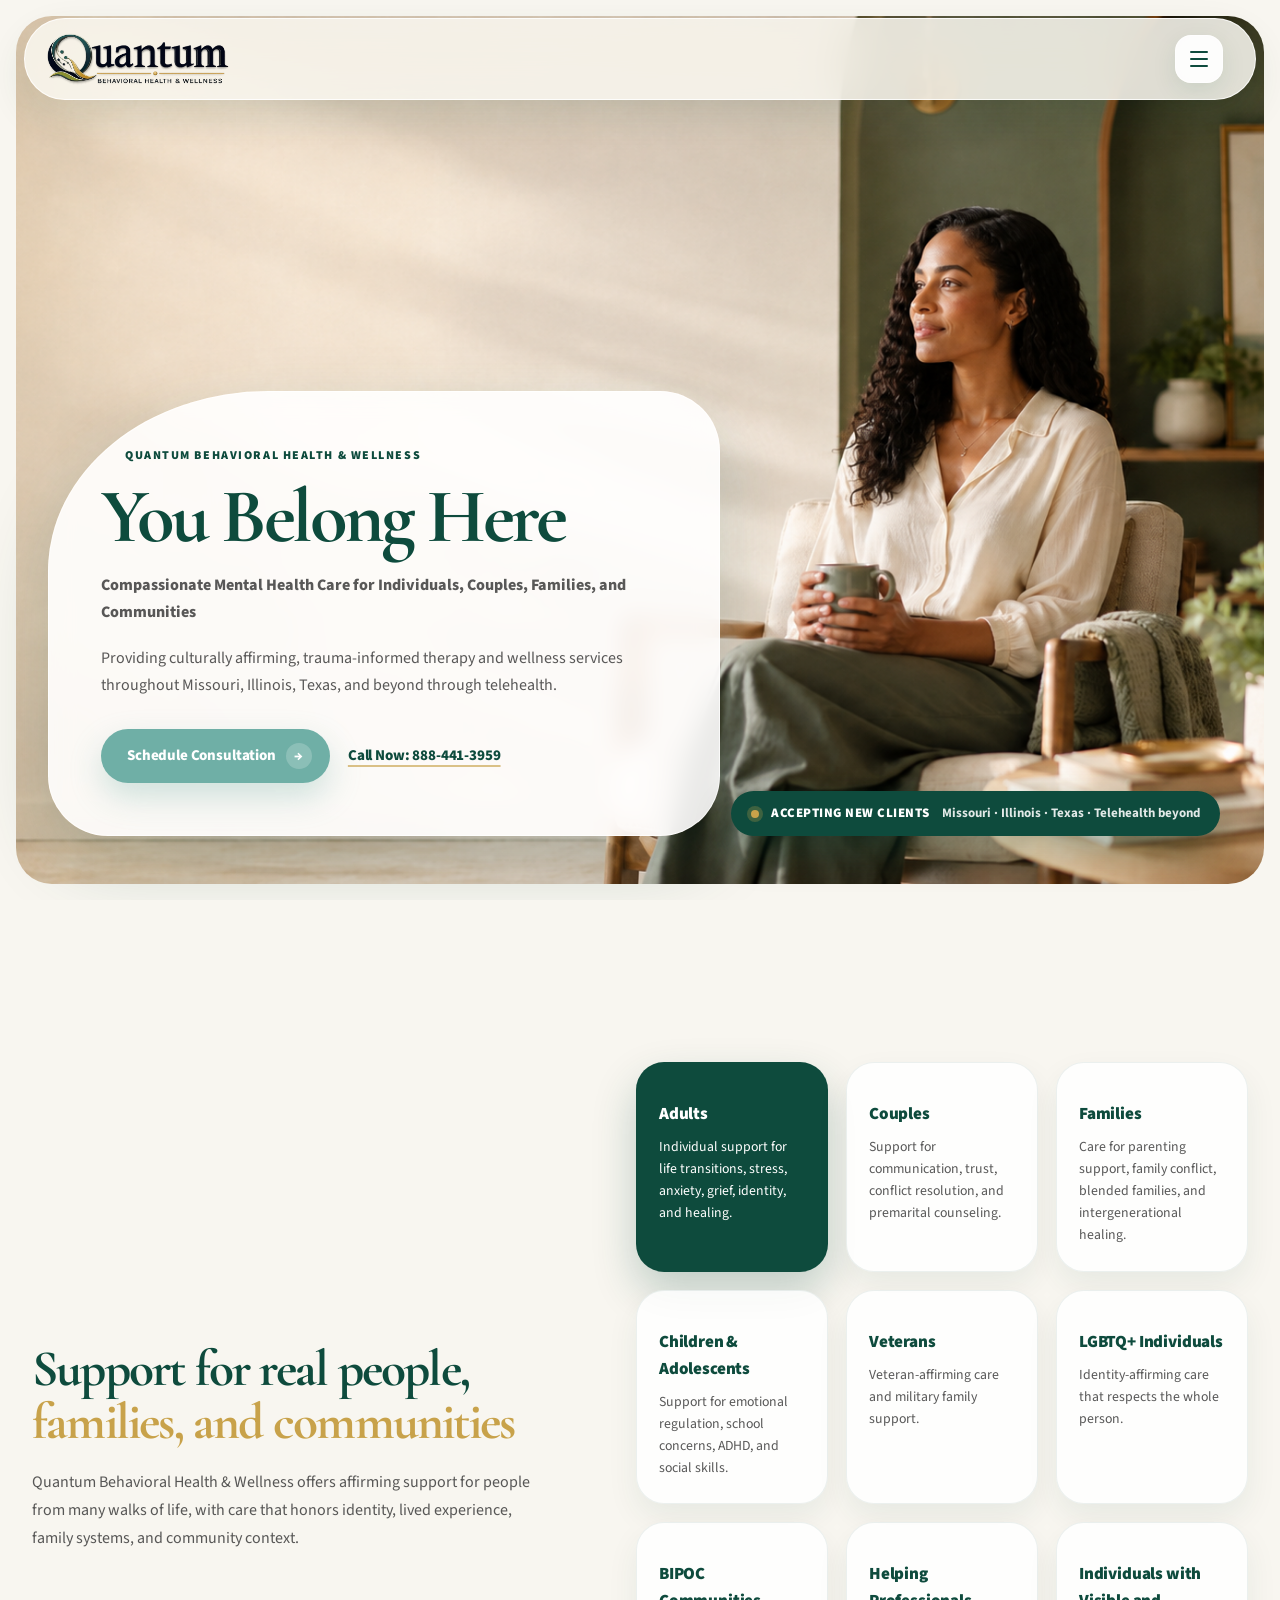
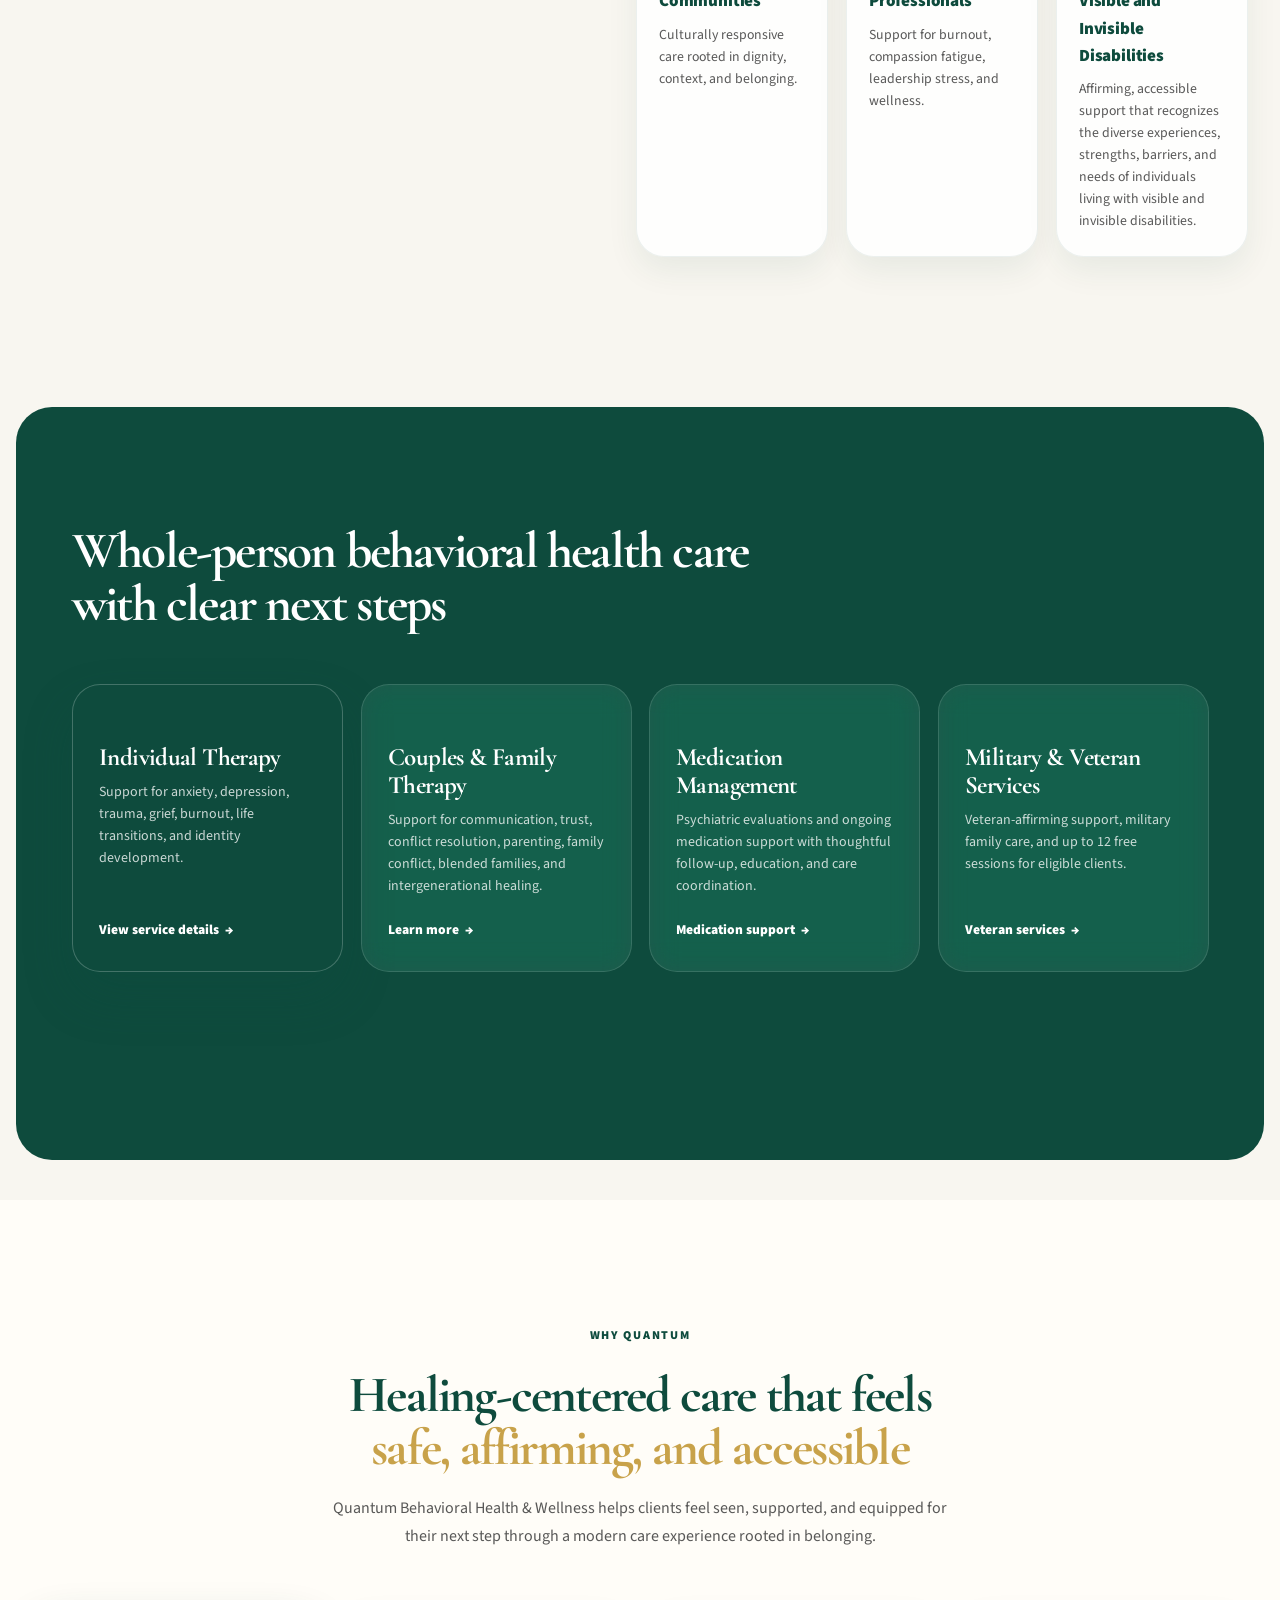
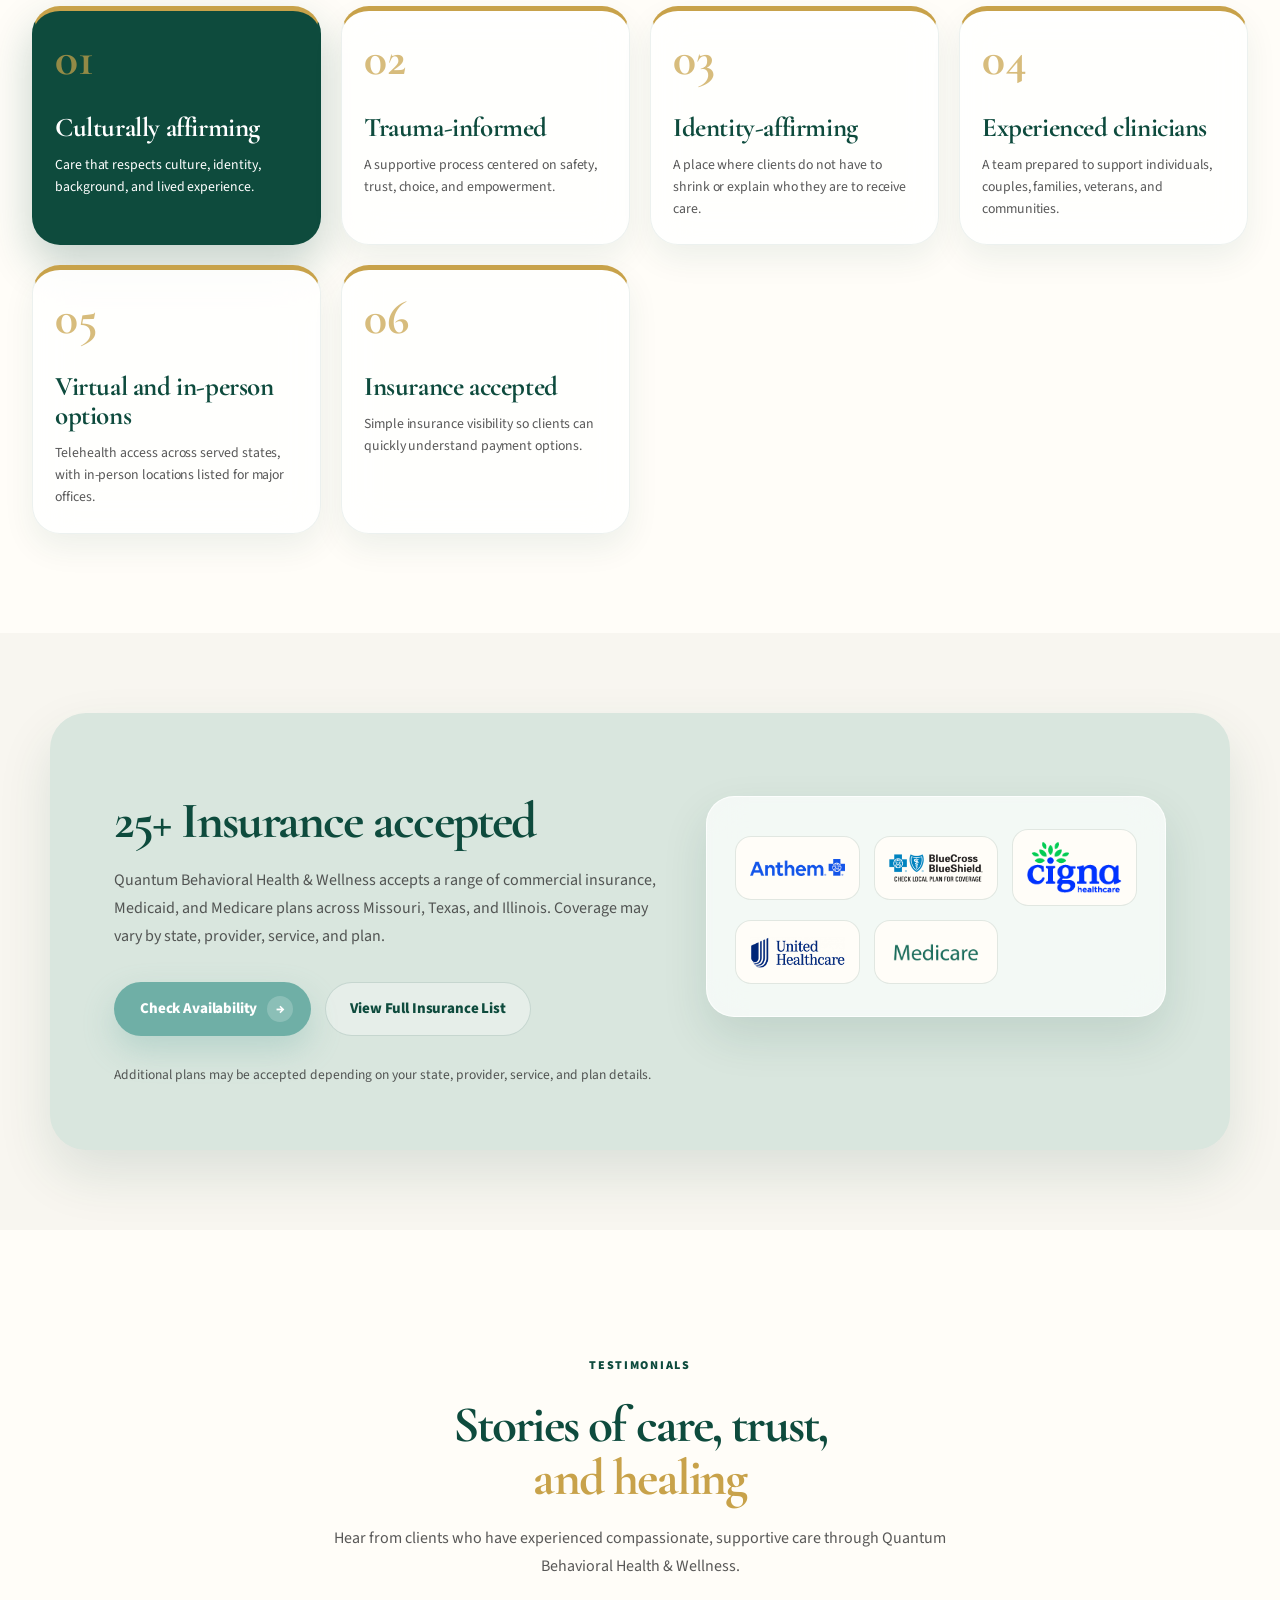
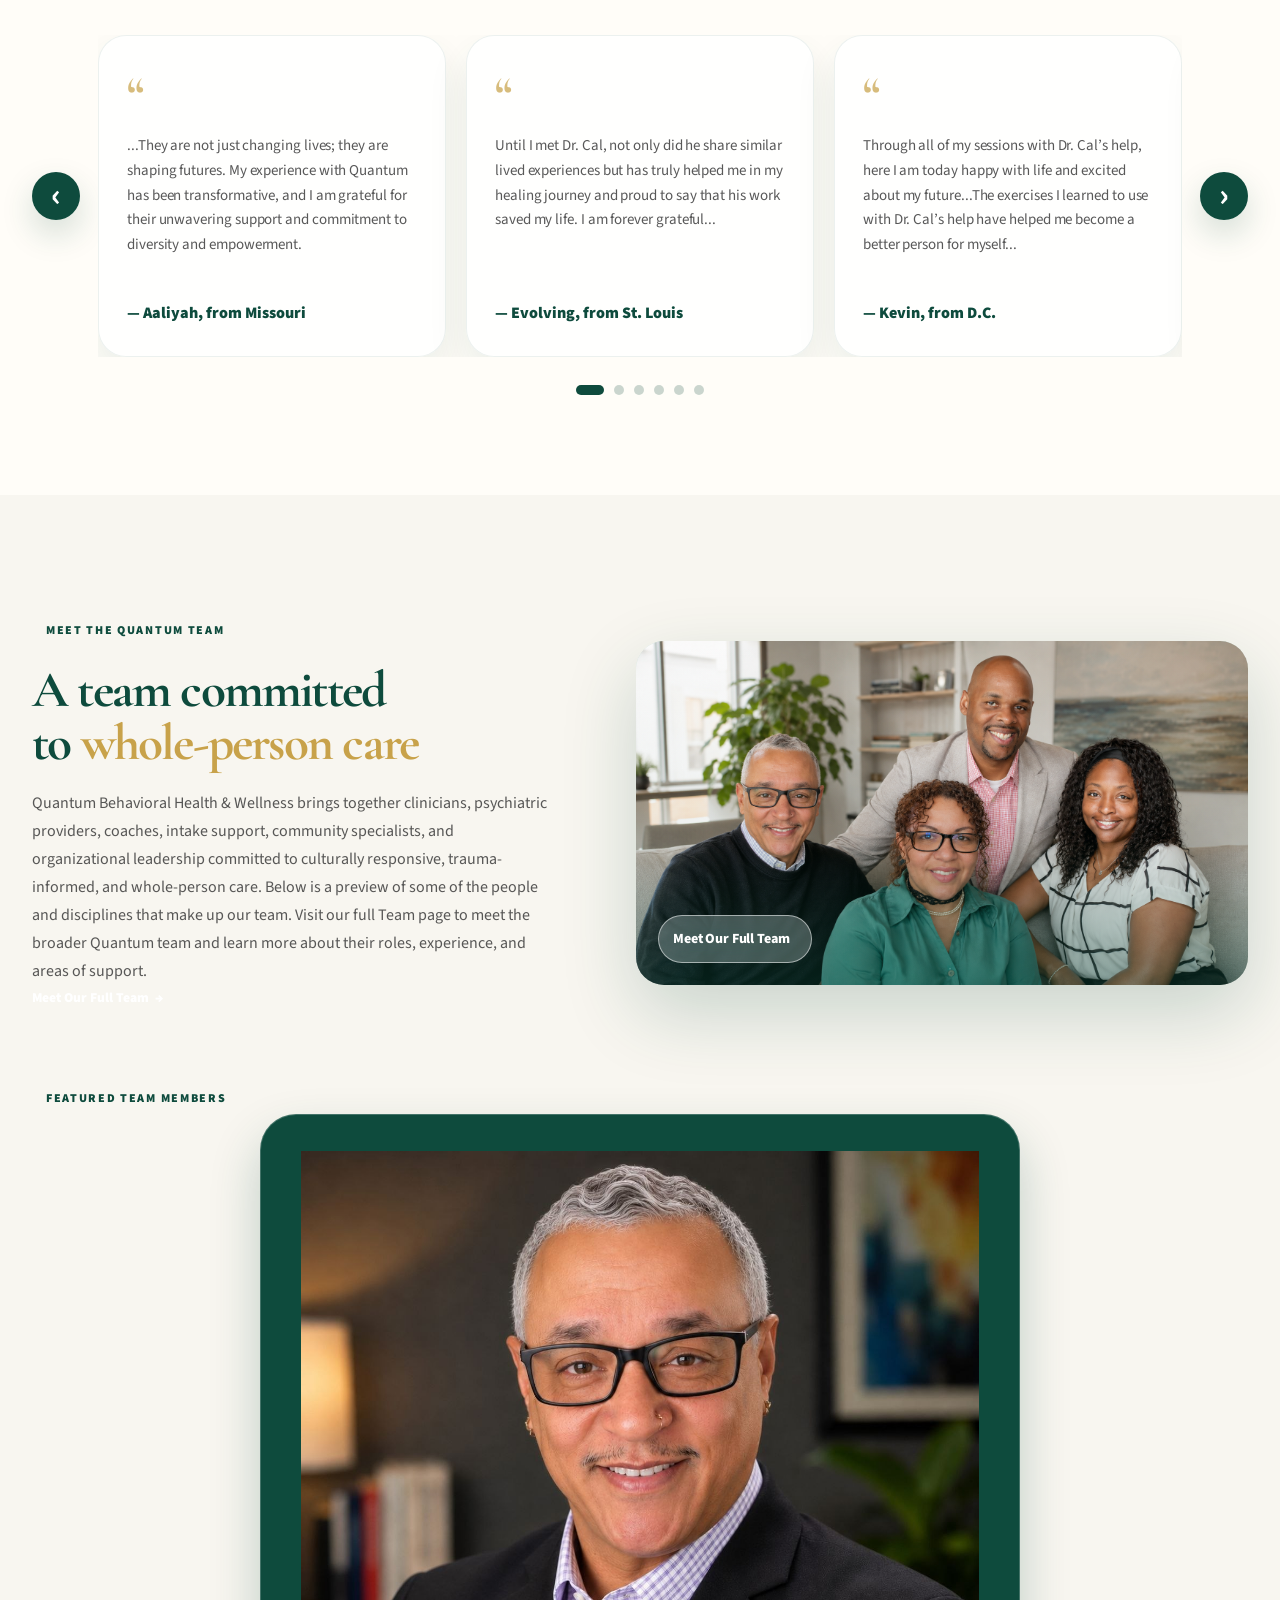
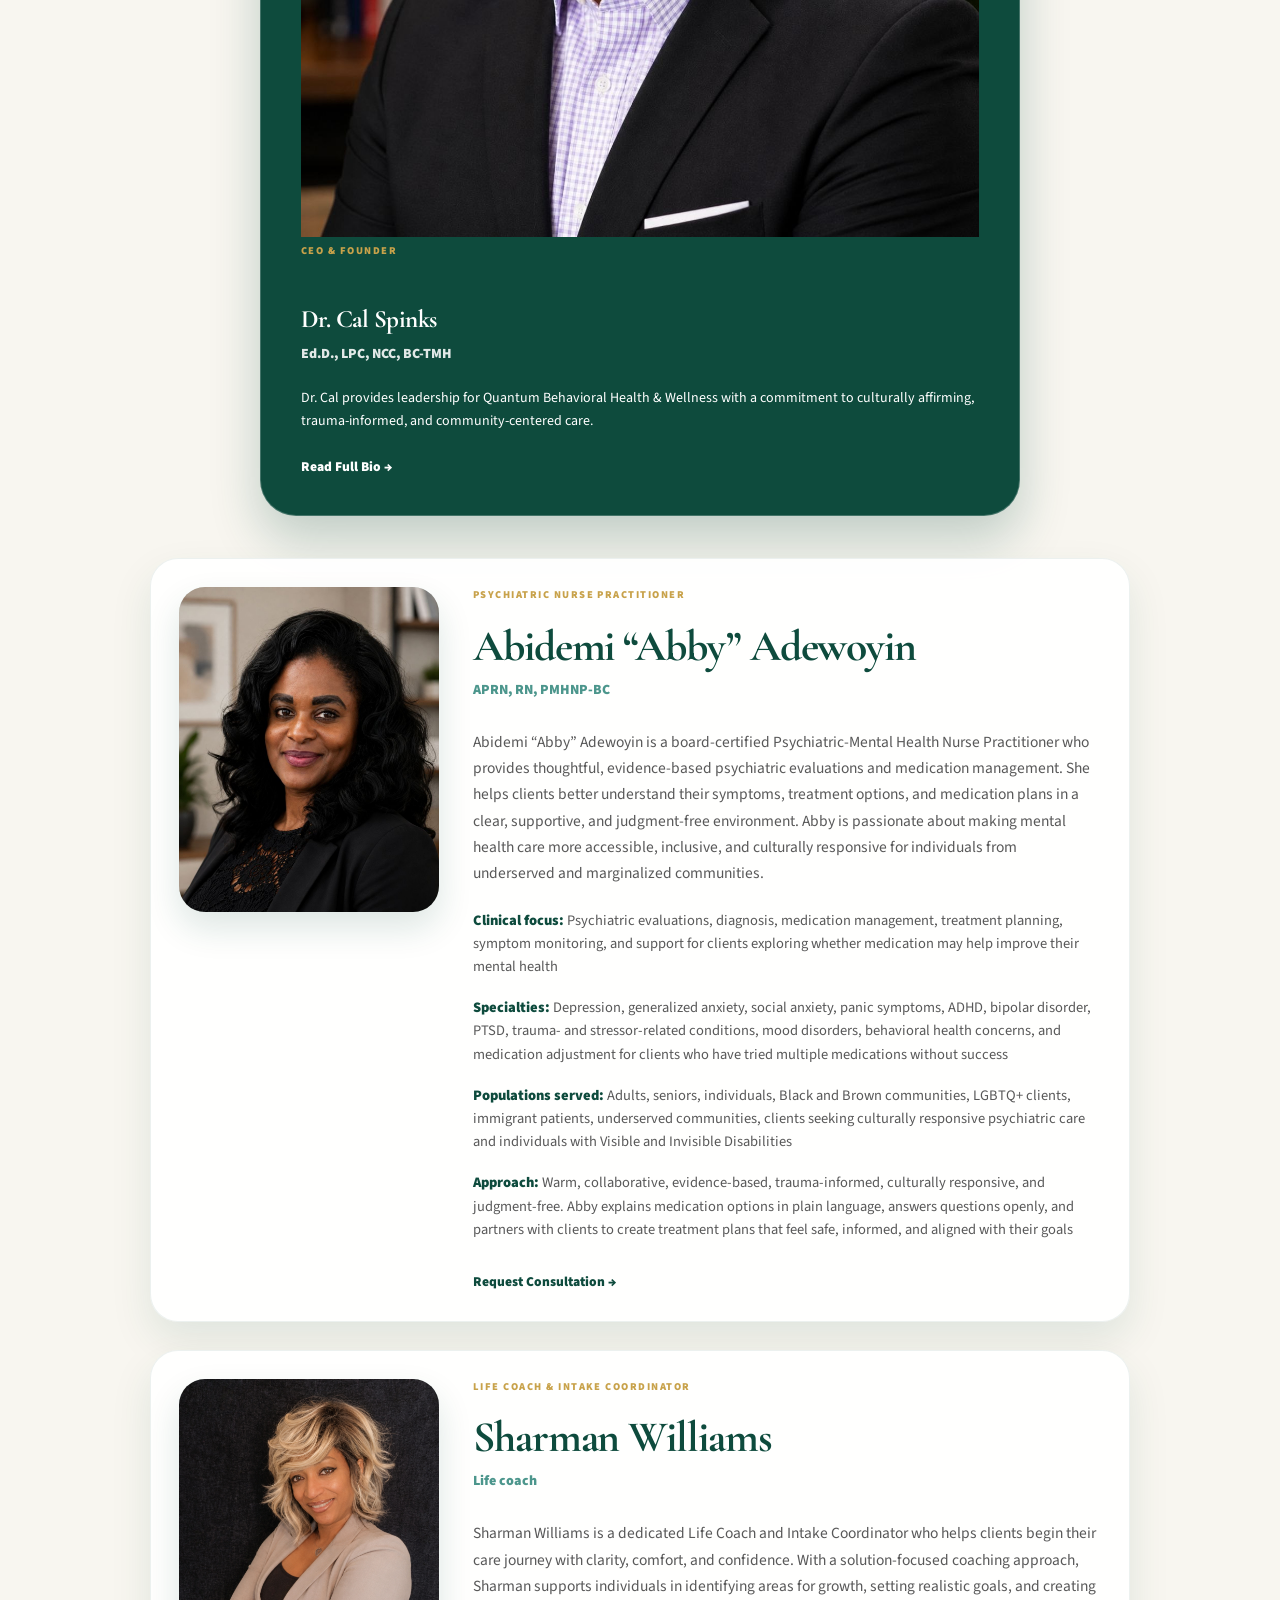
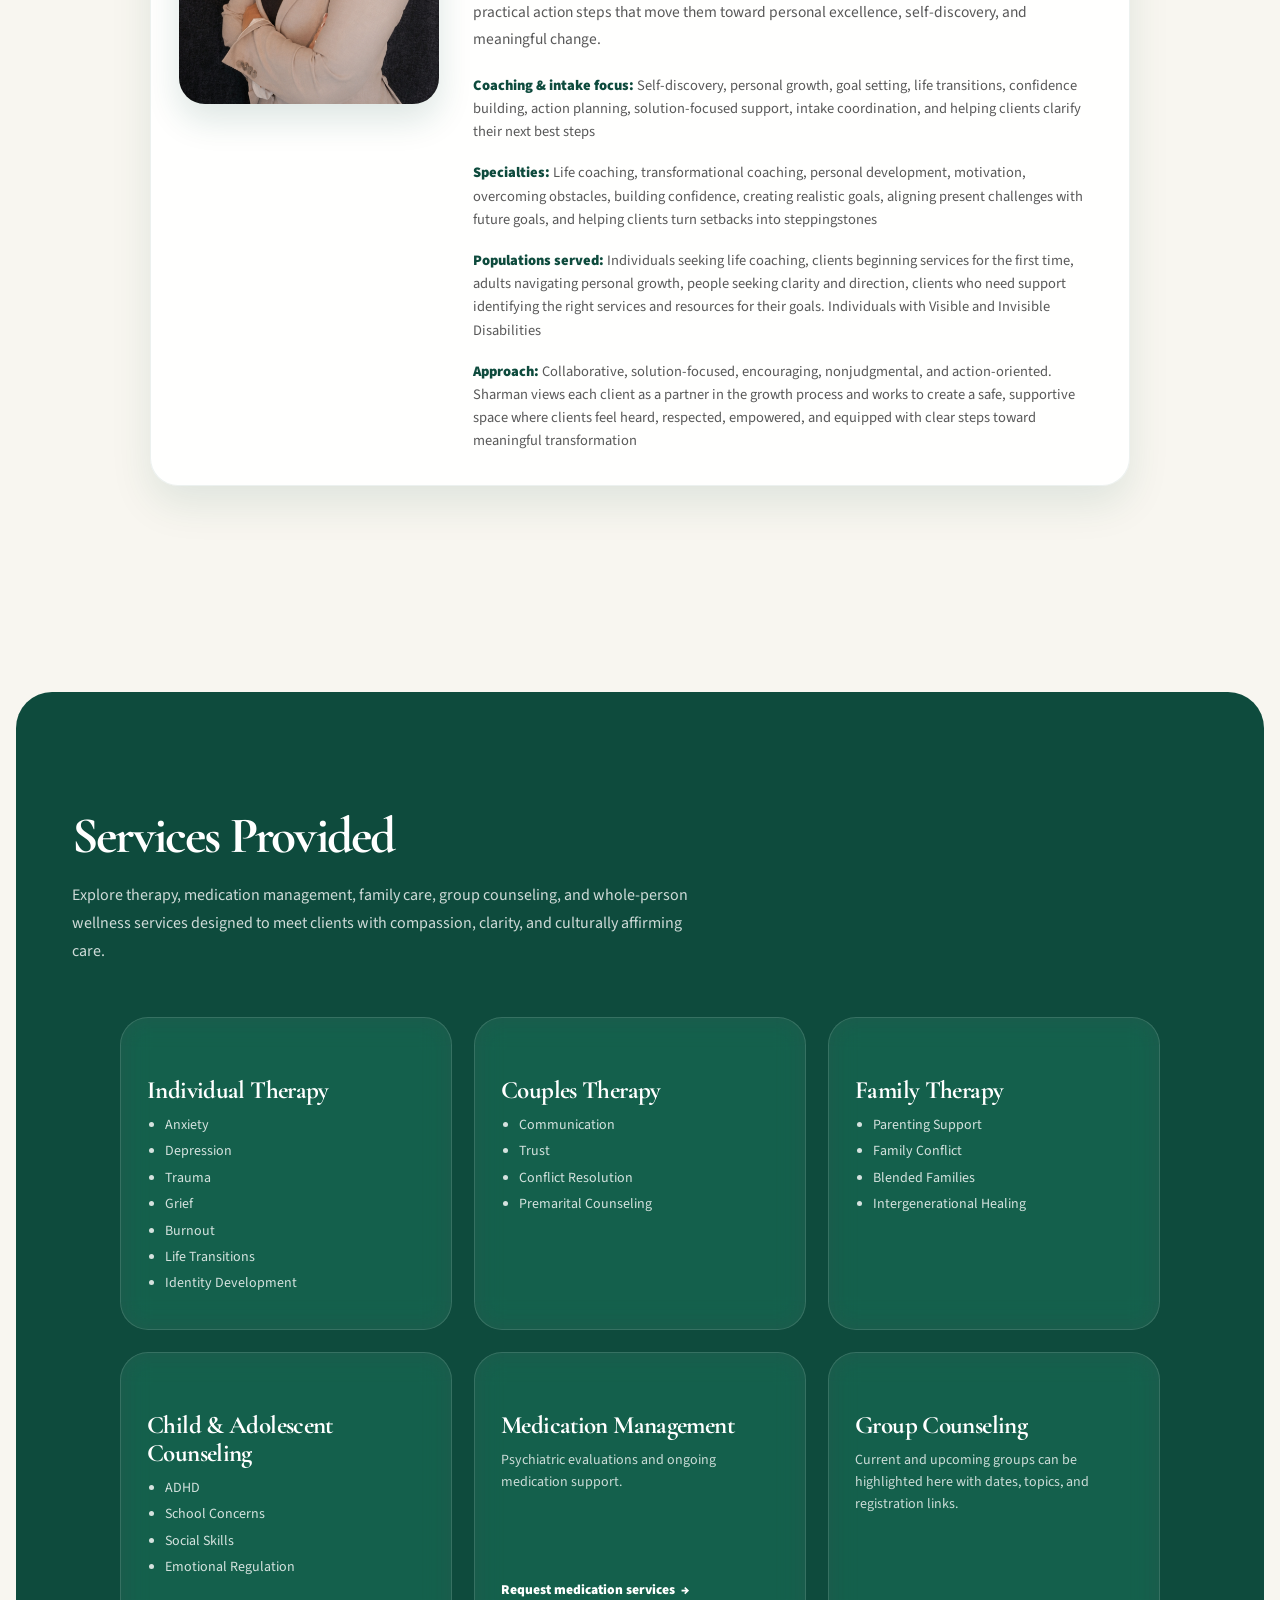
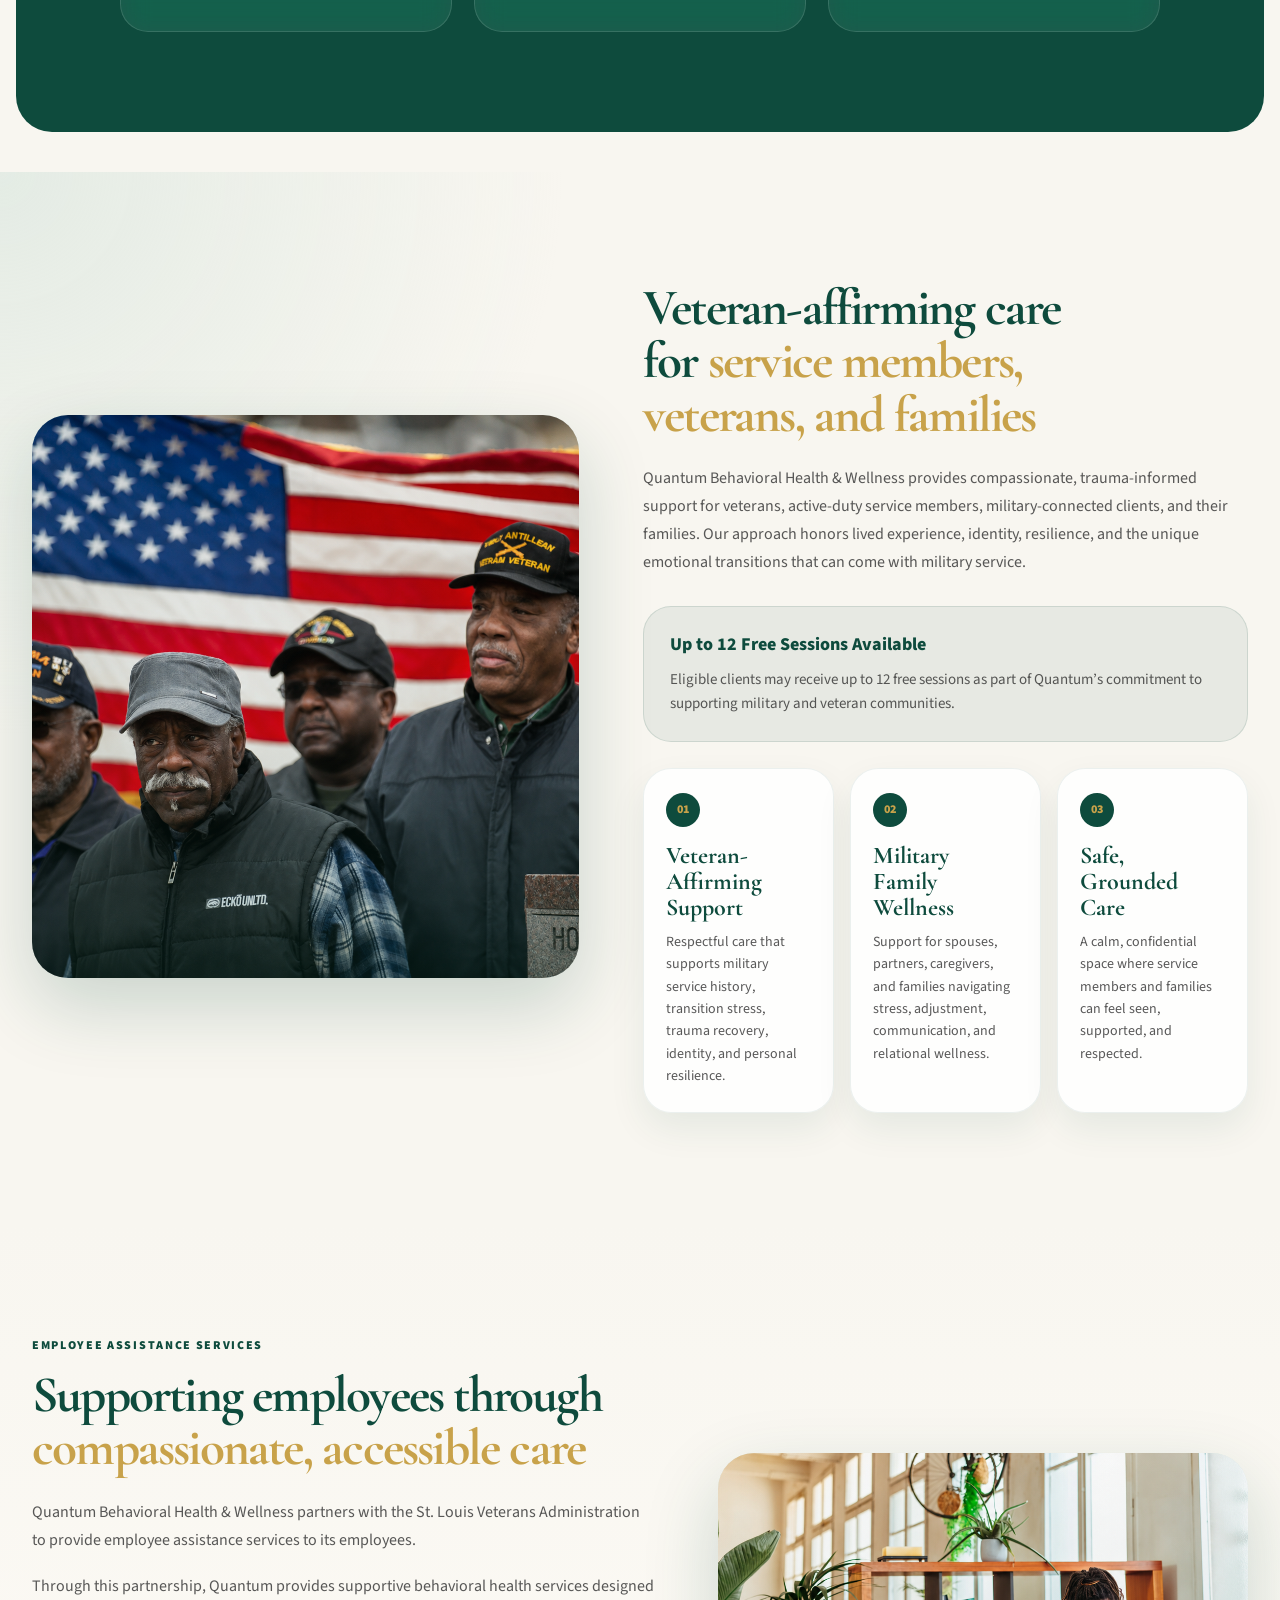
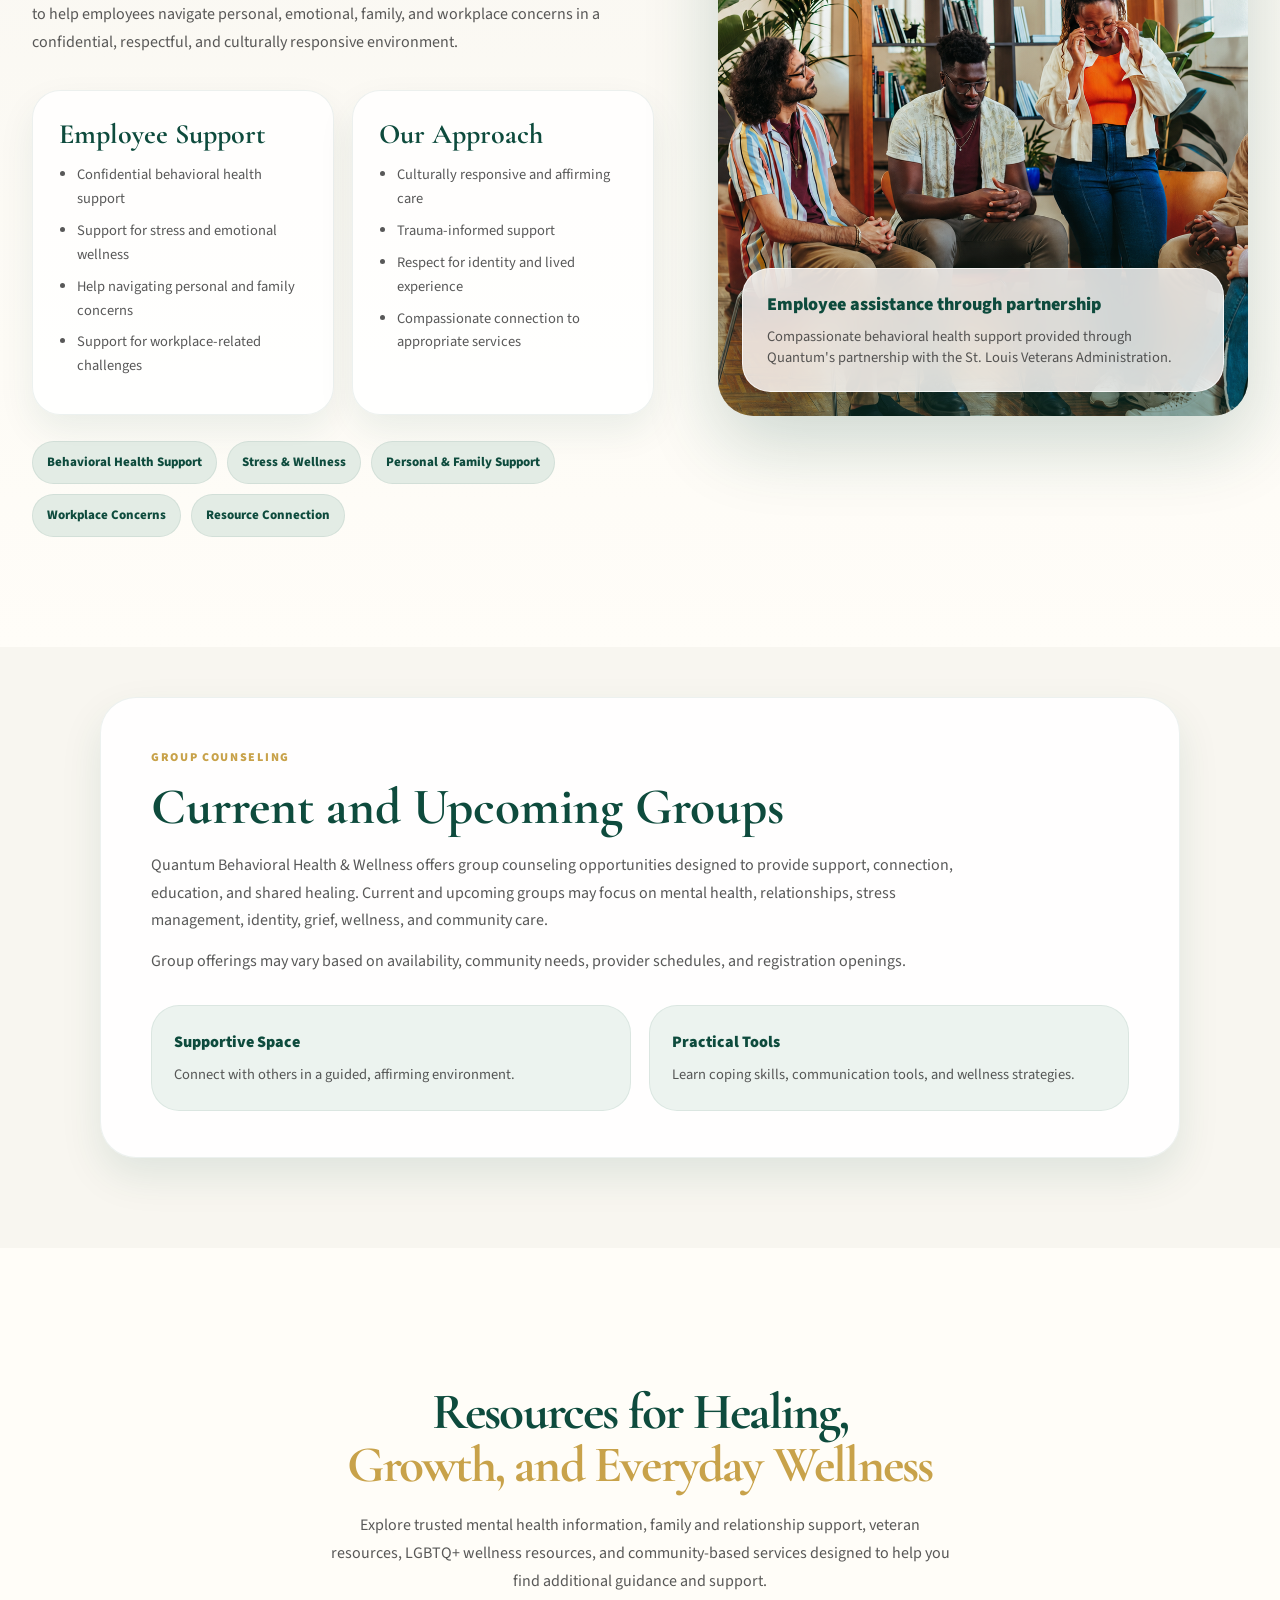
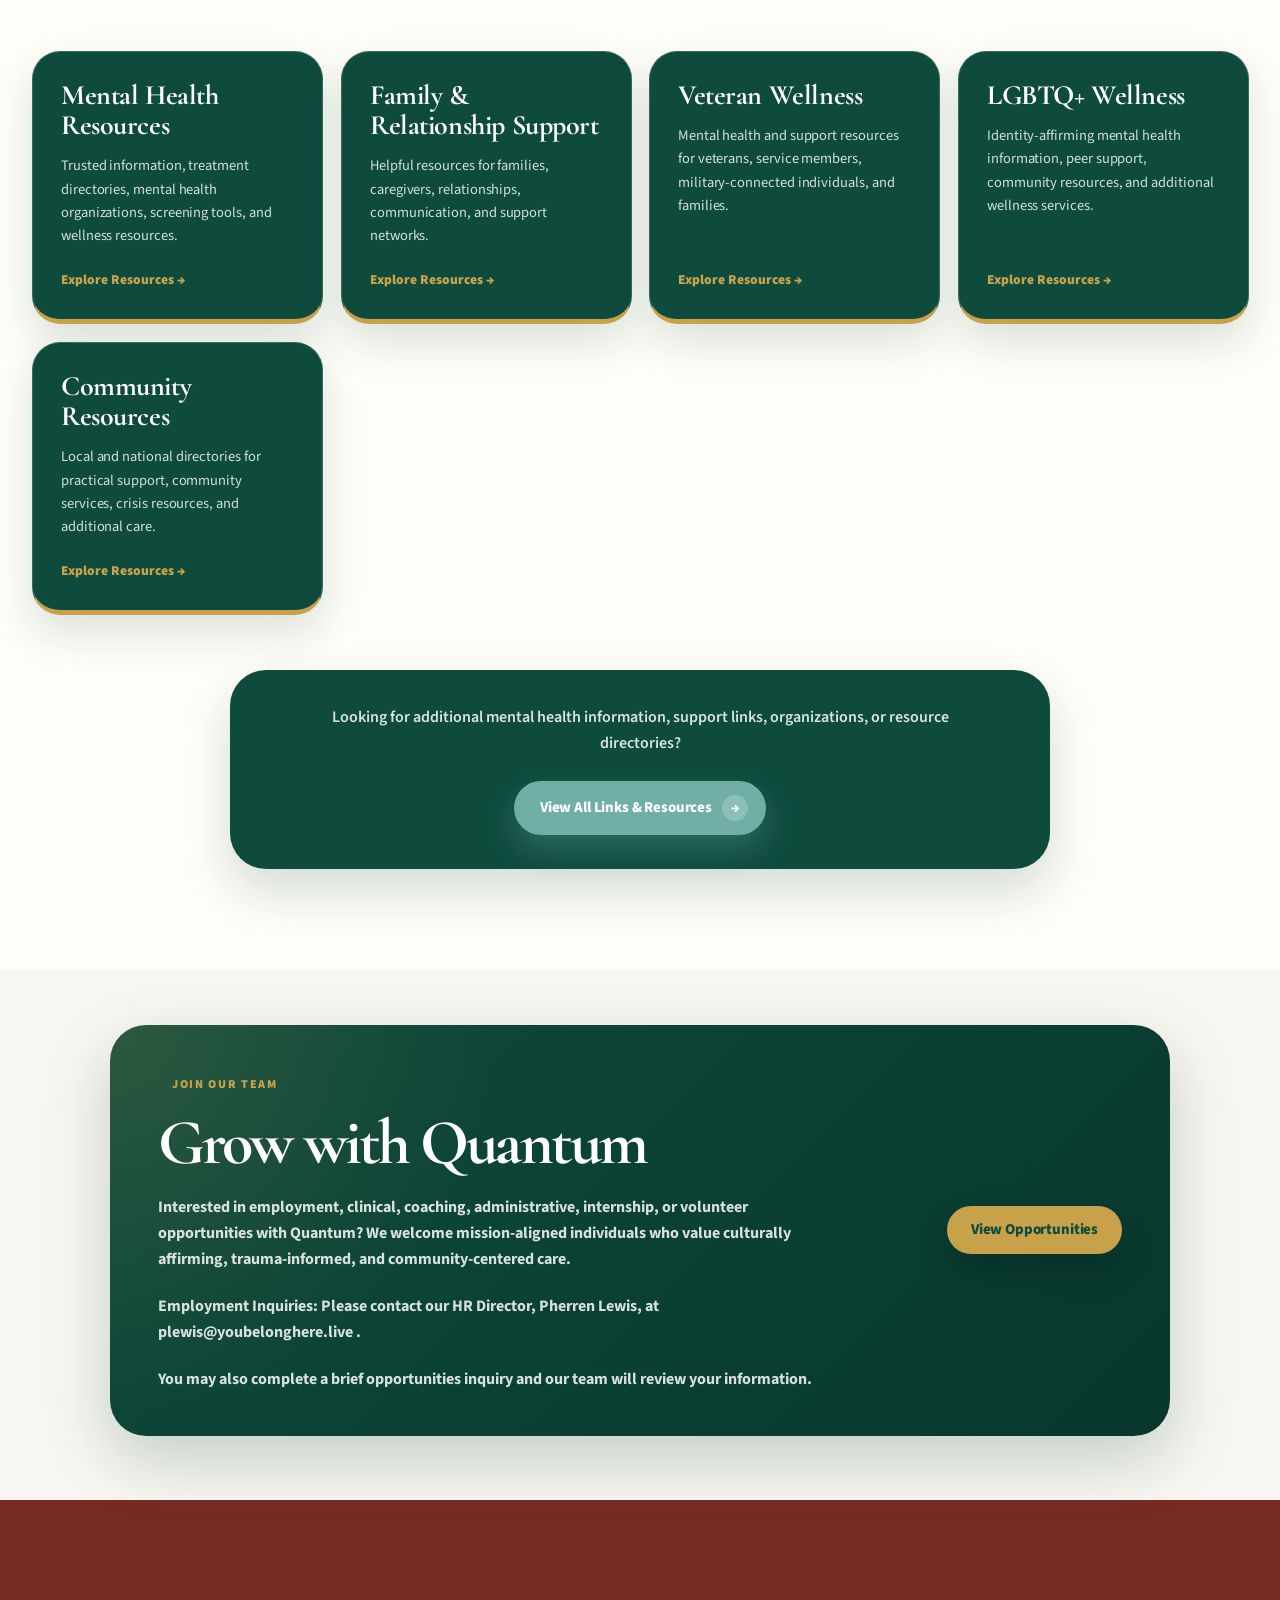
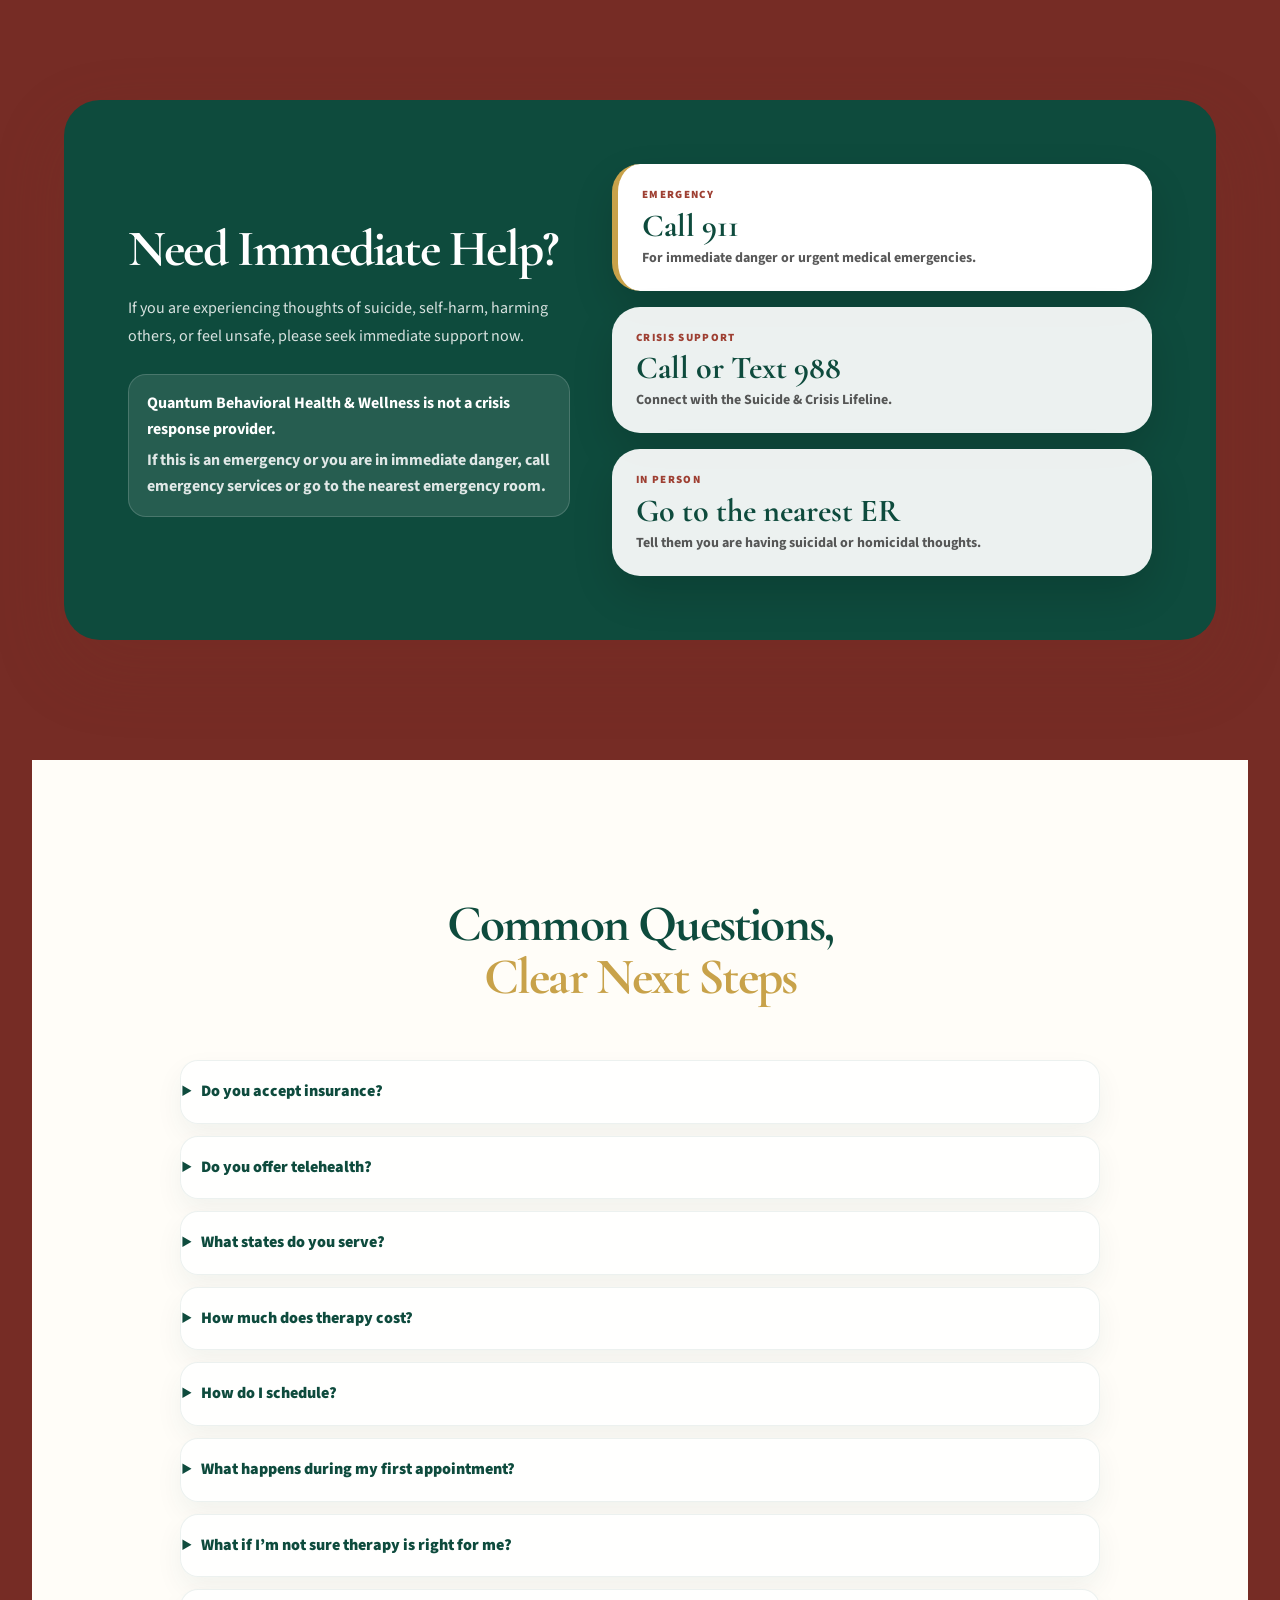
==== commit 65596356: "Update index.html udpated form script ," ====
--- a/index.html
+++ b/index.html
@@ -1392,7 +1392,7 @@
       class="contact-form reveal-fade-up reveal-delay-2"
       id="client-form"
       aria-label="Contact form"
-      action="https://formsubmit.co/ajax/vrodriguez@youbelonghere.live.com"
+      action="https://formsubmit.co/ajax/codedbymario@gmail.com"
       method="POST"
     >
 
@@ -1695,81 +1695,128 @@
     Get Started
   </a>
 
-  <script>
-    const menuToggle = document.querySelector('.menu-toggle');
-    const mobileMenu = document.querySelector('.mobile-menu');
-
-    if (menuToggle && mobileMenu) {
-      menuToggle.addEventListener('click', () => {
-        mobileMenu.classList.toggle('active');
-        const isOpen = mobileMenu.classList.contains('active');
-        menuToggle.setAttribute('aria-expanded', isOpen);
-        menuToggle.classList.toggle('is-open', isOpen);
-      });
-    }
-
-    const mobileLinks = document.querySelectorAll('.mobile-menu a');
-    mobileLinks.forEach((link) => {
-      link.addEventListener('click', () => {
-        mobileMenu.classList.remove('active');
+<script>
+  const menuToggle = document.querySelector('.menu-toggle');
+  const mobileMenu = document.querySelector('.mobile-menu');
+
+  if (menuToggle && mobileMenu) {
+    menuToggle.addEventListener('click', () => {
+      mobileMenu.classList.toggle('active');
+
+      const isOpen = mobileMenu.classList.contains('active');
+
+      menuToggle.setAttribute('aria-expanded', isOpen);
+      menuToggle.classList.toggle('is-open', isOpen);
+    });
+  }
+
+  const mobileLinks = document.querySelectorAll('.mobile-menu a');
+
+  mobileLinks.forEach((link) => {
+    link.addEventListener('click', () => {
+      mobileMenu.classList.remove('active');
+
+      if (menuToggle) {
         menuToggle.setAttribute('aria-expanded', 'false');
         menuToggle.classList.remove('is-open');
-      });
+      }
     });
-
-    const revealElements = document.querySelectorAll('.reveal-fade-up');
-
-    const revealObserver = new IntersectionObserver((entries, observer) => {
+  });
+
+
+  /* =========================================================
+     Reveal Animations
+     ========================================================= */
+
+  const revealElements = document.querySelectorAll('.reveal-fade-up');
+
+  const revealObserver = new IntersectionObserver(
+    (entries, observer) => {
       entries.forEach((entry) => {
         if (entry.isIntersecting) {
           entry.target.classList.add('is-visible');
           observer.unobserve(entry.target);
         }
       });
-    }, {
+    },
+    {
       threshold: 0.12,
       rootMargin: '0px 0px -10% 0px'
-    });
-
-    revealElements.forEach((el) => revealObserver.observe(el));
-
-    const floatingStartButton = document.querySelector('.floating-start-button');
-const heroSection = document.querySelector('#home');
-
-if (floatingStartButton && heroSection) {
-  const toggleFloatingStartButton = () => {
-    const heroBottom = heroSection.offsetTop + heroSection.offsetHeight;
-
-    if (window.scrollY > heroBottom - 40) {
-      floatingStartButton.classList.add('is-visible');
-    } else {
-      floatingStartButton.classList.remove('is-visible');
     }
-  };
-
-  window.addEventListener('scroll', toggleFloatingStartButton);
-  window.addEventListener('load', toggleFloatingStartButton);
-}
-
-const testimonialTrack = document.querySelector('.testimonial-track');
-  const testimonialCards = document.querySelectorAll('.testimonial-track .testimonial');
-  const testimonialPrev = document.querySelector('.testimonial-prev');
-  const testimonialNext = document.querySelector('.testimonial-next');
-  const testimonialDots = document.querySelector('.testimonial-dots');
-  const testimonialCarousel = document.querySelector('.testimonial-carousel');
-
-  if (testimonialTrack && testimonialCards.length > 0) {
+  );
+
+  revealElements.forEach((el) => {
+    revealObserver.observe(el);
+  });
+
+
+  /* =========================================================
+     Floating Get Started Button
+     ========================================================= */
+
+  const floatingStartButton = document.querySelector('.floating-start-button');
+  const heroSection = document.querySelector('#home');
+
+  if (floatingStartButton && heroSection) {
+    const toggleFloatingStartButton = () => {
+      const heroBottom =
+        heroSection.offsetTop + heroSection.offsetHeight;
+
+      if (window.scrollY > heroBottom - 40) {
+        floatingStartButton.classList.add('is-visible');
+      } else {
+        floatingStartButton.classList.remove('is-visible');
+      }
+    };
+
+    window.addEventListener('scroll', toggleFloatingStartButton);
+    window.addEventListener('load', toggleFloatingStartButton);
+  }
+
+
+  /* =========================================================
+     Testimonial Carousel
+     ========================================================= */
+
+  const testimonialTrack =
+    document.querySelector('.testimonial-track');
+
+  const testimonialCards =
+    document.querySelectorAll('.testimonial-track .testimonial');
+
+  const testimonialPrev =
+    document.querySelector('.testimonial-prev');
+
+  const testimonialNext =
+    document.querySelector('.testimonial-next');
+
+  const testimonialDots =
+    document.querySelector('.testimonial-dots');
+
+  const testimonialCarousel =
+    document.querySelector('.testimonial-carousel');
+
+
+  if (
+    testimonialTrack &&
+    testimonialCards.length > 0 &&
+    testimonialDots
+  ) {
     let testimonialIndex = 0;
     let autoRotate;
 
     const getVisibleCount = () => {
       if (window.innerWidth <= 720) return 1;
       if (window.innerWidth <= 1000) return 2;
+
       return 3;
     };
 
     const getMaxIndex = () => {
-      return Math.max(0, testimonialCards.length - getVisibleCount());
+      return Math.max(
+        0,
+        testimonialCards.length - getVisibleCount()
+      );
     };
 
     const buildDots = () => {
@@ -1777,11 +1824,17 @@
 
       for (let i = 0; i <= getMaxIndex(); i++) {
         const dot = document.createElement('button');
+
         dot.type = 'button';
-        dot.setAttribute('aria-label', `Go to testimonial set ${i + 1}`);
+
+        dot.setAttribute(
+          'aria-label',
+          `Go to testimonial set ${i + 1}`
+        );
 
         dot.addEventListener('click', () => {
           testimonialIndex = i;
+
           updateCarousel();
           restartAutoRotate();
         });
@@ -1795,28 +1848,48 @@
       const gap = 20;
       const cardWidth = card.offsetWidth + gap;
 
-      testimonialIndex = Math.min(testimonialIndex, getMaxIndex());
-
-      testimonialTrack.style.transform = `translateX(-${testimonialIndex * cardWidth}px)`;
-
-      const dots = testimonialDots.querySelectorAll('button');
+      testimonialIndex = Math.min(
+        testimonialIndex,
+        getMaxIndex()
+      );
+
+      testimonialTrack.style.transform =
+        `translateX(-${testimonialIndex * cardWidth}px)`;
+
+      const dots =
+        testimonialDots.querySelectorAll('button');
+
       dots.forEach((dot, index) => {
-        dot.classList.toggle('is-active', index === testimonialIndex);
+        dot.classList.toggle(
+          'is-active',
+          index === testimonialIndex
+        );
       });
     };
 
     const nextTestimonial = () => {
-      testimonialIndex = testimonialIndex >= getMaxIndex() ? 0 : testimonialIndex + 1;
+      testimonialIndex =
+        testimonialIndex >= getMaxIndex()
+          ? 0
+          : testimonialIndex + 1;
+
       updateCarousel();
     };
 
     const prevTestimonial = () => {
-      testimonialIndex = testimonialIndex <= 0 ? getMaxIndex() : testimonialIndex - 1;
+      testimonialIndex =
+        testimonialIndex <= 0
+          ? getMaxIndex()
+          : testimonialIndex - 1;
+
       updateCarousel();
     };
 
     const startAutoRotate = () => {
-      autoRotate = setInterval(nextTestimonial, 4500);
+      autoRotate = setInterval(
+        nextTestimonial,
+        4500
+      );
     };
 
     const stopAutoRotate = () => {
@@ -1828,18 +1901,31 @@
       startAutoRotate();
     };
 
-    testimonialNext?.addEventListener('click', () => {
-      nextTestimonial();
-      restartAutoRotate();
-    });
-
-    testimonialPrev?.addEventListener('click', () => {
-      prevTestimonial();
-      restartAutoRotate();
-    });
-
-    testimonialCarousel?.addEventListener('mouseenter', stopAutoRotate);
-    testimonialCarousel?.addEventListener('mouseleave', startAutoRotate);
+    testimonialNext?.addEventListener(
+      'click',
+      () => {
+        nextTestimonial();
+        restartAutoRotate();
+      }
+    );
+
+    testimonialPrev?.addEventListener(
+      'click',
+      () => {
+        prevTestimonial();
+        restartAutoRotate();
+      }
+    );
+
+    testimonialCarousel?.addEventListener(
+      'mouseenter',
+      stopAutoRotate
+    );
+
+    testimonialCarousel?.addEventListener(
+      'mouseleave',
+      startAutoRotate
+    );
 
     window.addEventListener('resize', () => {
       buildDots();
@@ -1851,8 +1937,125 @@
     startAutoRotate();
   }
 
-document.addEventListener("DOMContentLoaded", function () { const clientForm = document.getElementById("client-form"); if (!clientForm) return; clientForm.addEventListener("submit", function (event) { event.preventDefault(); const submitButton = clientForm.querySelector("button[type='submit']"); const originalButtonText = submitButton ? submitButton.innerHTML : ""; if (submitButton) { submitButton.disabled = true; submitButton.innerHTML = "Sending..."; } const formData = new FormData(clientForm); let hasRedirected = false; function goToThankYouPage() { if (hasRedirected) return; hasRedirected = true; window.location.href = "./thank-you/thank-you.html"; } fetch(clientForm.action, { method: "POST", body: formData, headers: { Accept: "application/json" } }) .then(function () { goToThankYouPage(); }) .catch(function (error) { console.warn("Form submitted, but redirect fallback was needed:", error); goToThankYouPage(); }); /* Backup redirect: Since the email is successfully being sent, this prevents the button from staying stuck on "Sending..." if FormSubmit does not return a clean browser response. */ setTimeout(function () { goToThankYouPage(); }, 3500); }); });
-    
-  </script>
+
+  /* =========================================================
+     CLIENT INTAKE FORM — TEMPORARY DELIVERY TEST
+     ========================================================= */
+
+  document.addEventListener(
+    'DOMContentLoaded',
+    function () {
+      const clientForm =
+        document.getElementById('client-form');
+
+      if (!clientForm) {
+        console.error(
+          'Client intake form was not found.'
+        );
+
+        return;
+      }
+
+      console.log(
+        'Form recipient endpoint:',
+        clientForm.action
+      );
+
+      clientForm.addEventListener(
+        'submit',
+        async function (event) {
+          event.preventDefault();
+
+          const submitButton =
+            clientForm.querySelector(
+              "button[type='submit']"
+            );
+
+          const originalButtonText =
+            submitButton
+              ? submitButton.innerHTML
+              : '';
+
+          if (submitButton) {
+            submitButton.disabled = true;
+            submitButton.innerHTML =
+              'Sending...';
+          }
+
+          const formData =
+            new FormData(clientForm);
+
+          try {
+            const response = await fetch(
+              clientForm.action,
+              {
+                method: 'POST',
+                body: formData,
+                headers: {
+                  Accept: 'application/json'
+                }
+              }
+            );
+
+            const responseText =
+              await response.text();
+
+            let responseData;
+
+            try {
+              responseData =
+                JSON.parse(responseText);
+            } catch {
+              responseData =
+                responseText;
+            }
+
+            console.log(
+              'FormSubmit HTTP status:',
+              response.status
+            );
+
+            console.log(
+              'FormSubmit response:',
+              responseData
+            );
+
+            if (!response.ok) {
+              throw new Error(
+                typeof responseData === 'object' &&
+                responseData !== null &&
+                responseData.message
+                  ? responseData.message
+                  : `FormSubmit returned HTTP ${response.status}`
+              );
+            }
+
+            alert(
+              'TEST SUCCESS: FormSubmit accepted the intake submission. Please check your email inbox and spam folder.'
+            );
+
+            window.location.href =
+              './thank-you/thank-you.html';
+          } catch (error) {
+            console.error(
+              'FORM SUBMISSION FAILED:',
+              error
+            );
+
+            alert(
+              'TEST FAILED: The intake form was not successfully submitted. Please open the browser Console so we can see the FormSubmit error.'
+            );
+
+            if (submitButton) {
+              submitButton.disabled = false;
+              submitButton.innerHTML =
+                originalButtonText;
+            }
+          }
+        }
+      );
+    }
+  );
+</script>
 </body>
 </html>
